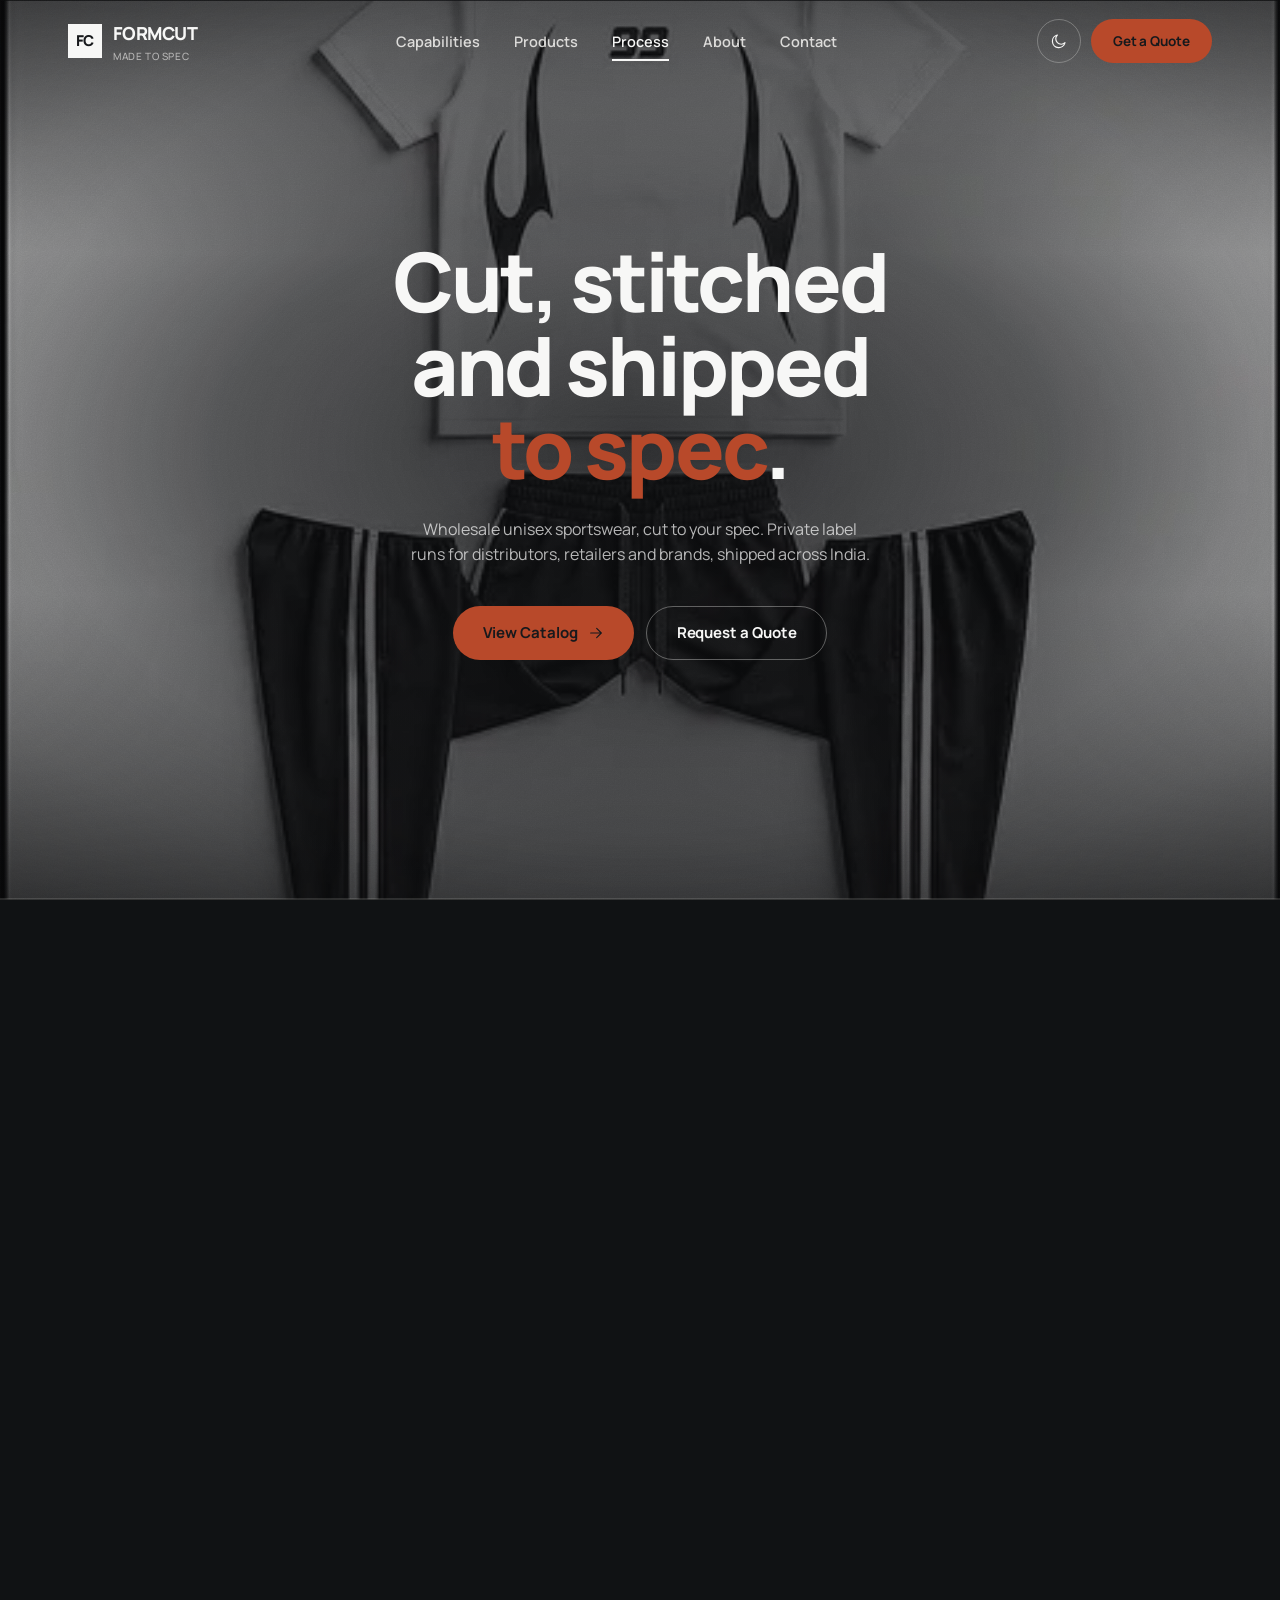
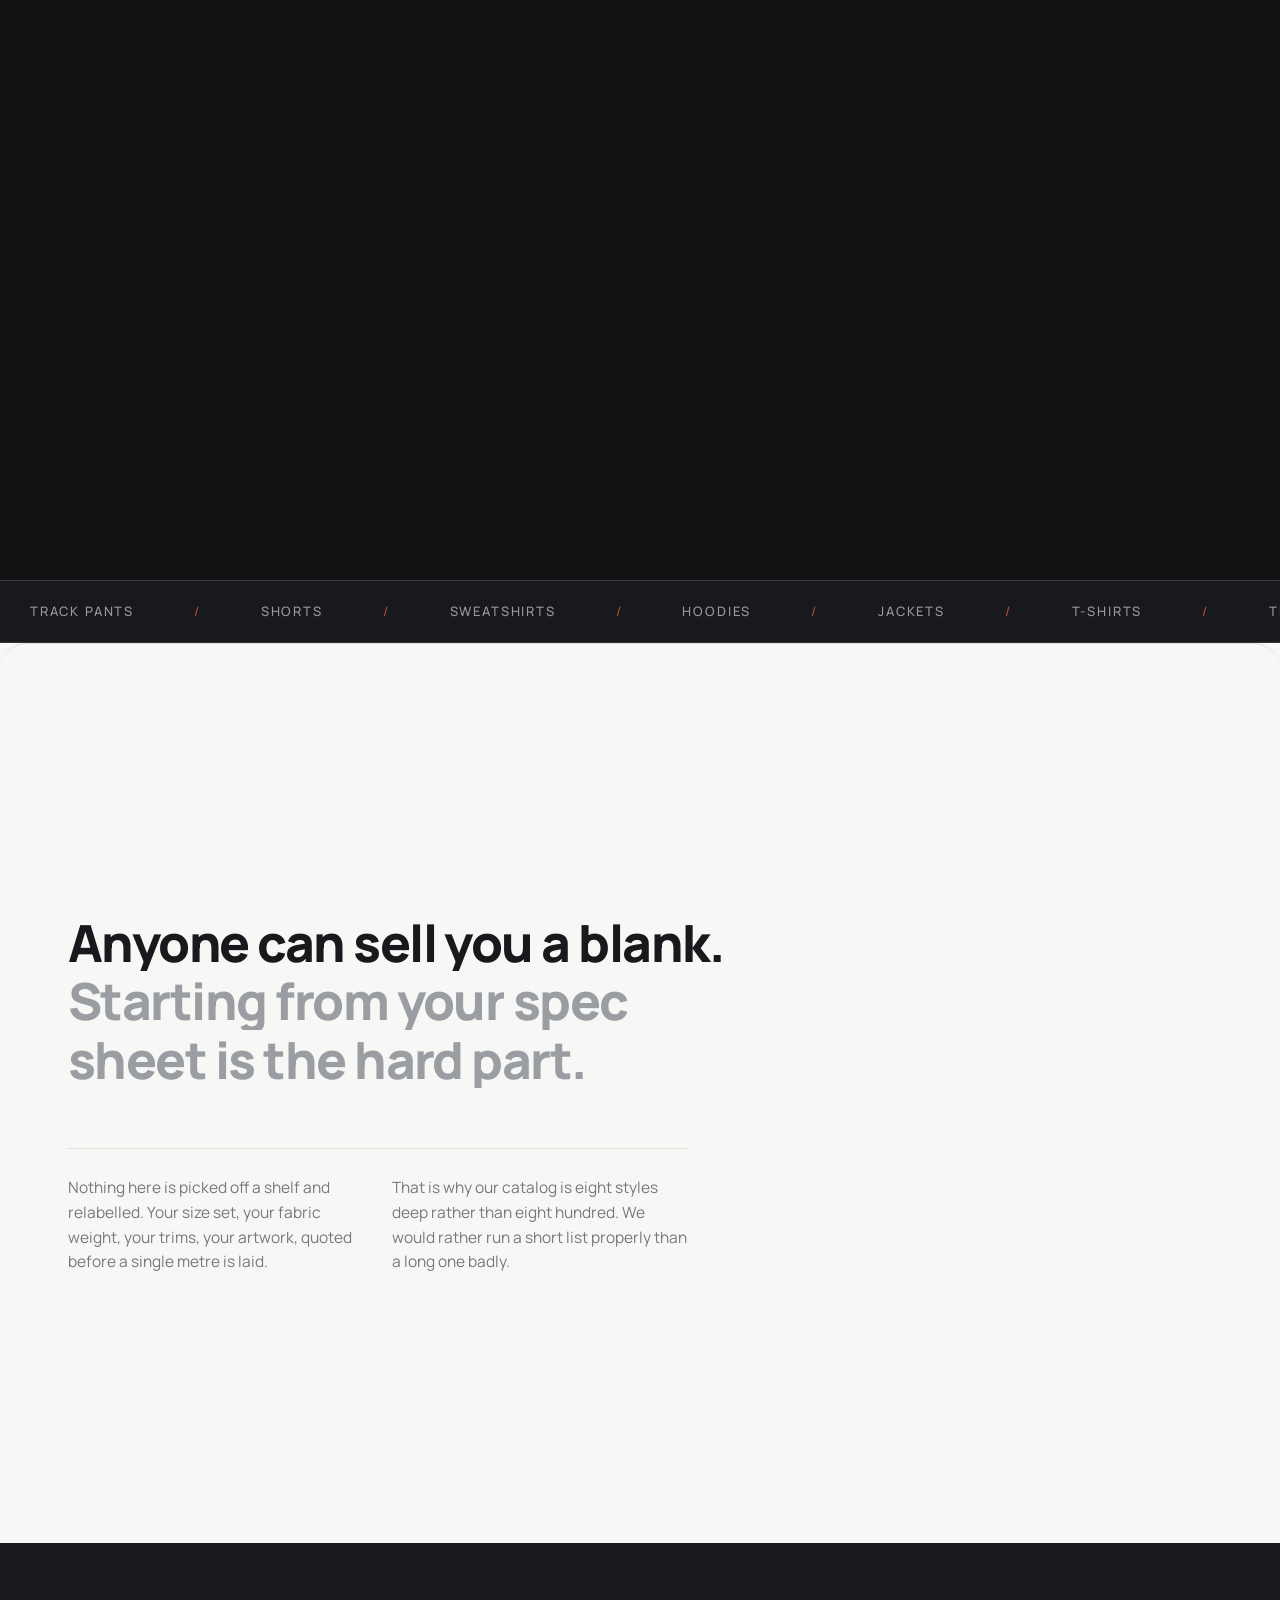
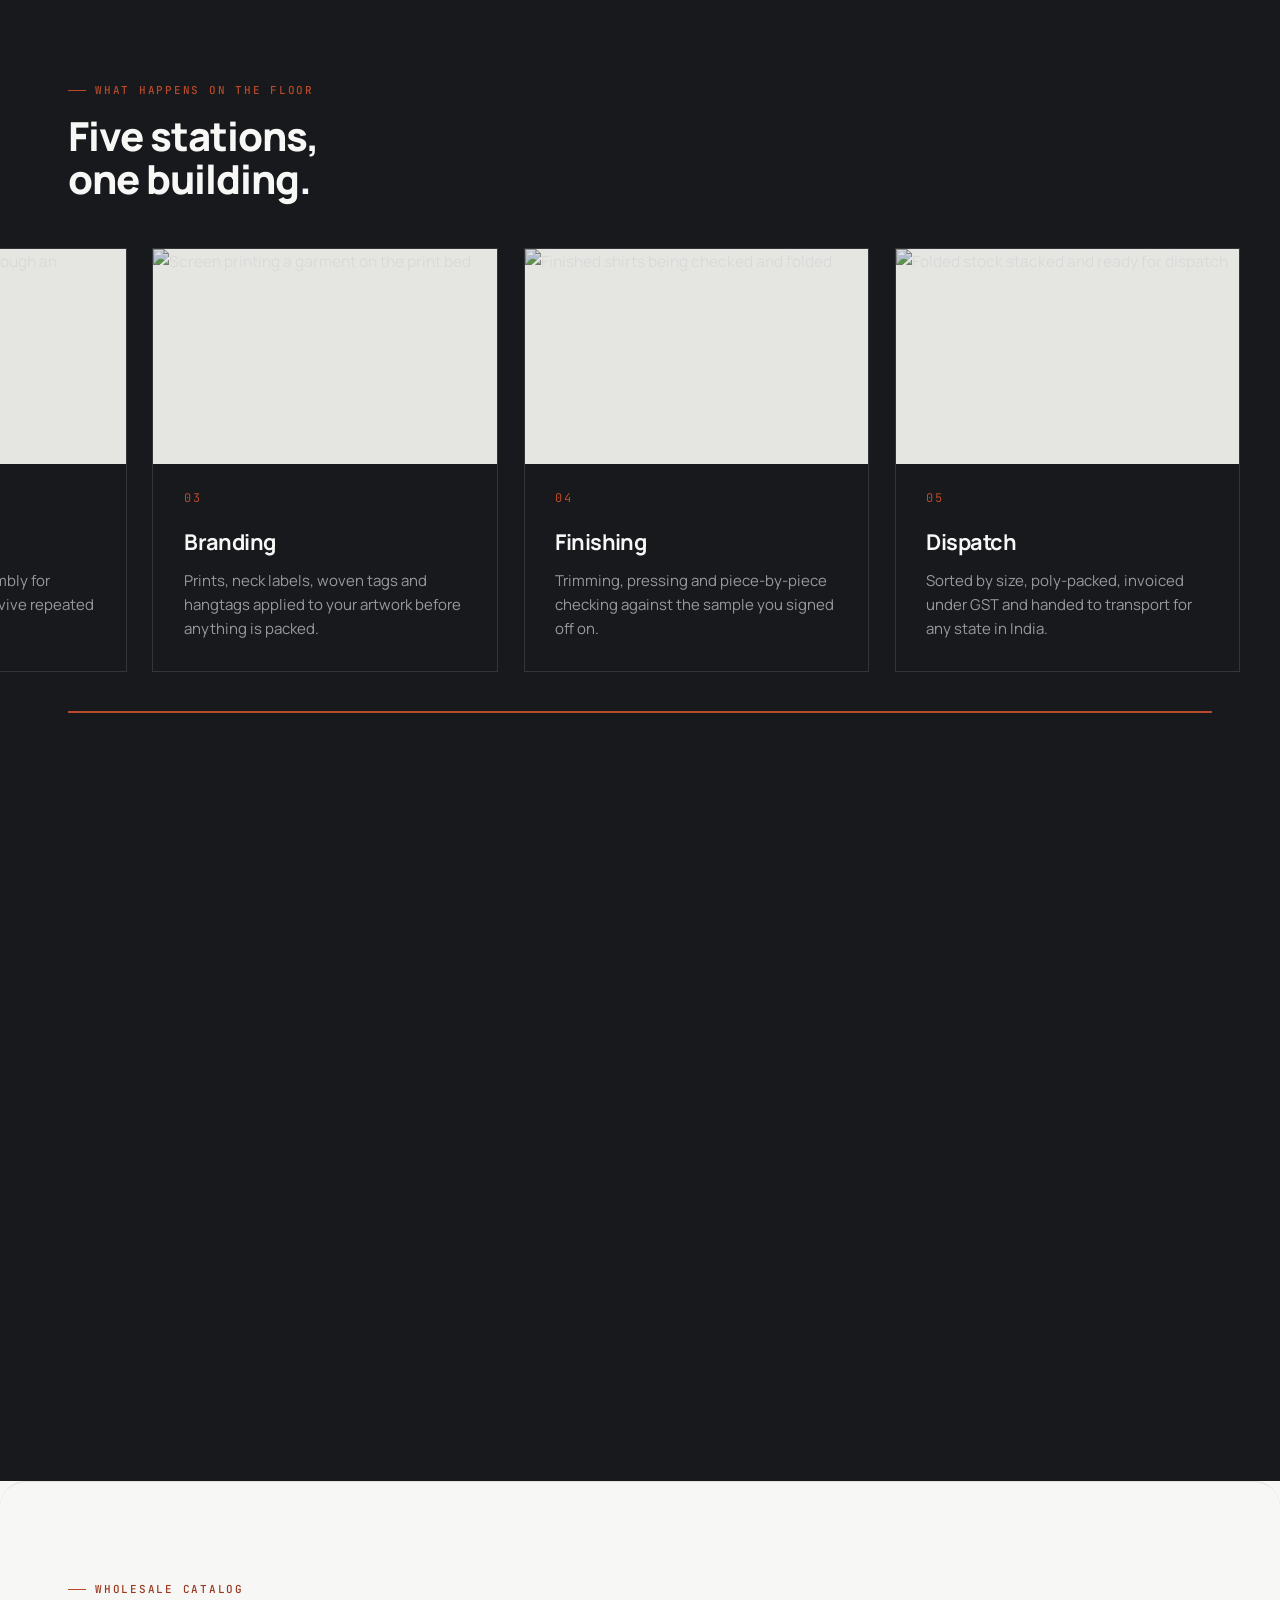
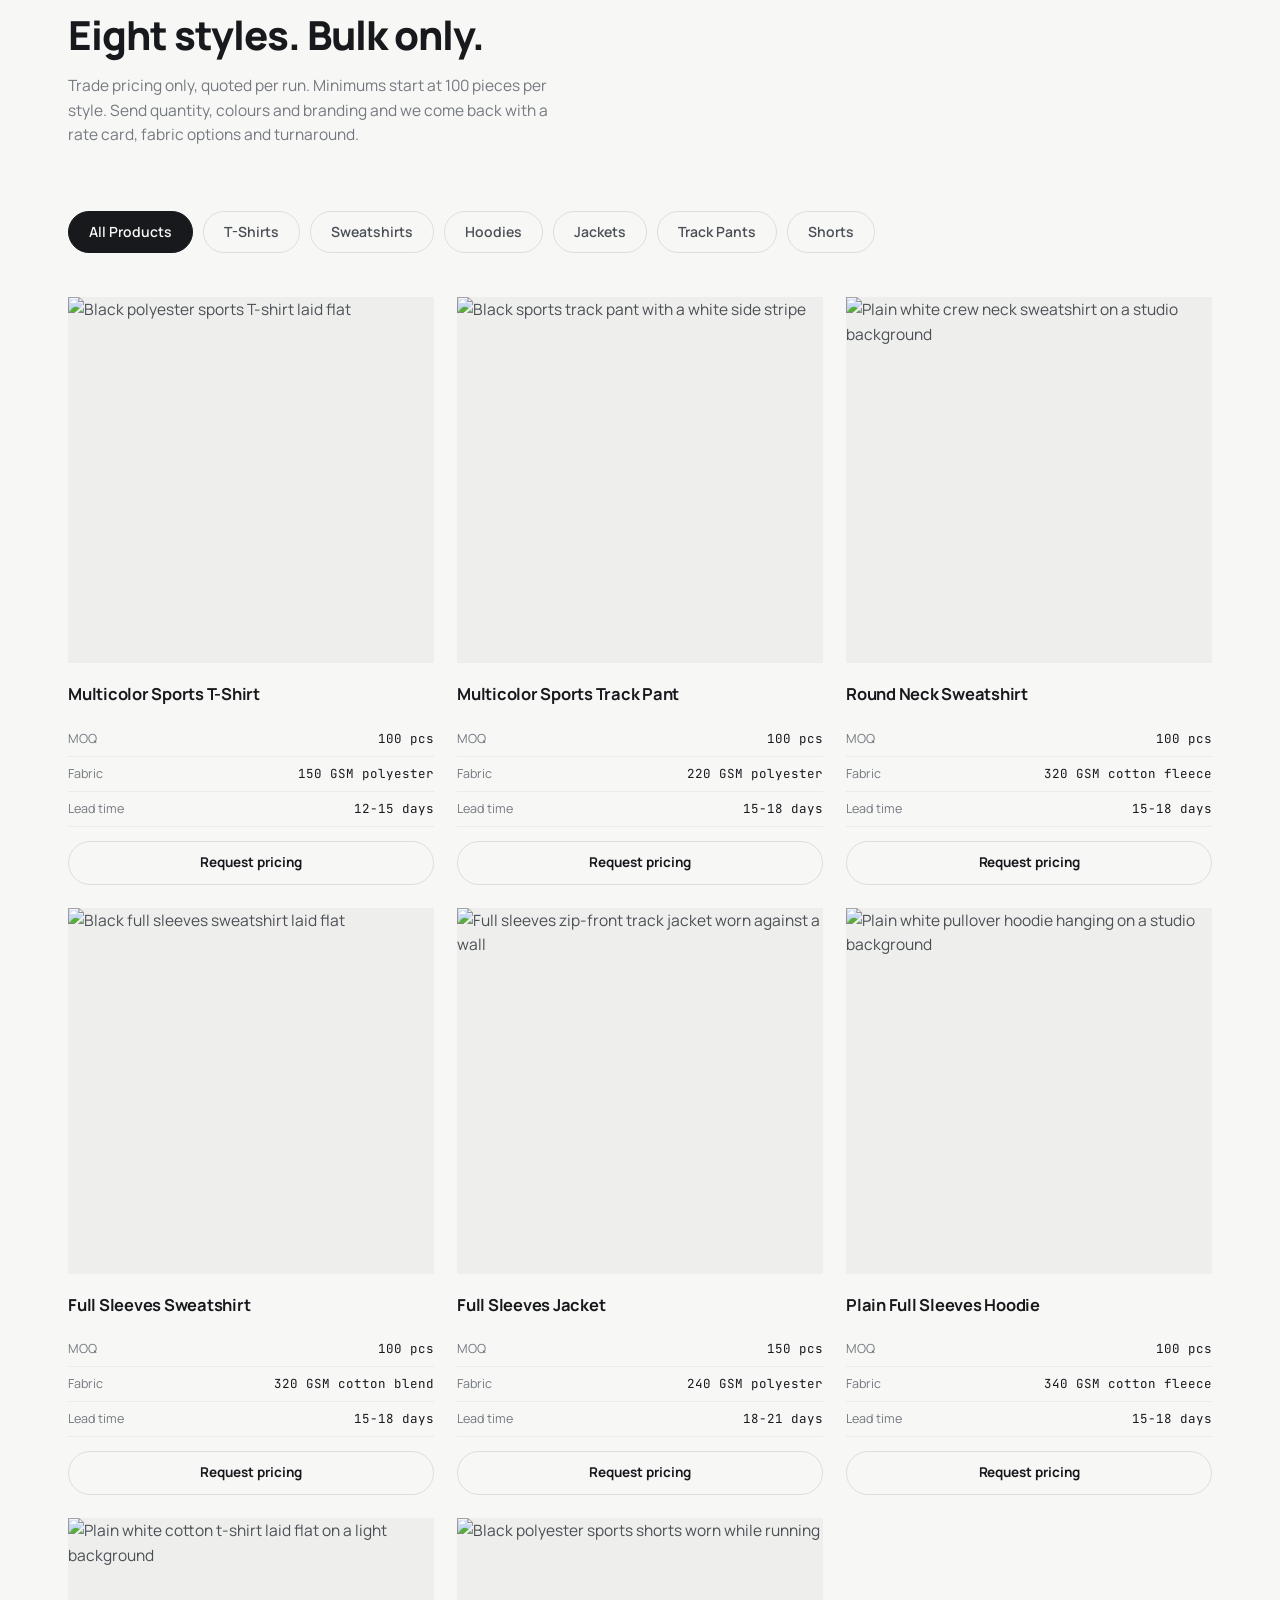
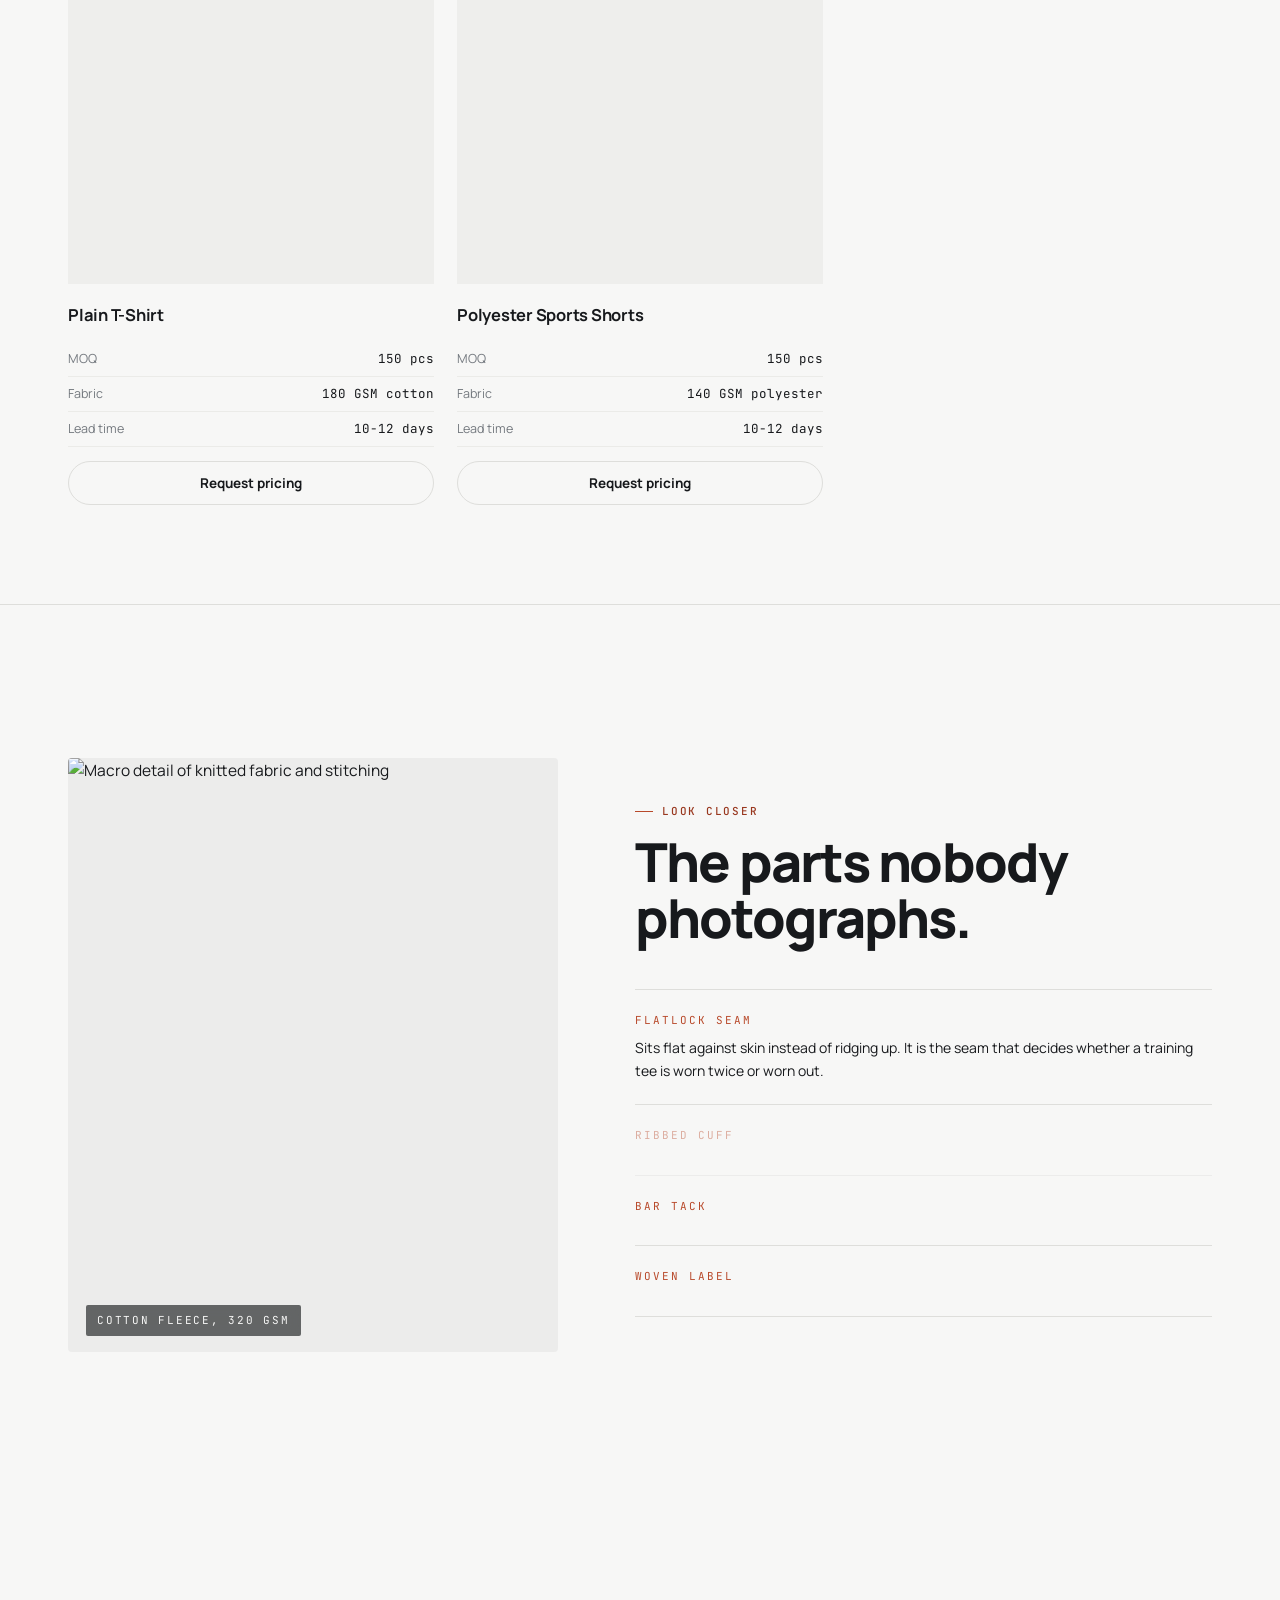
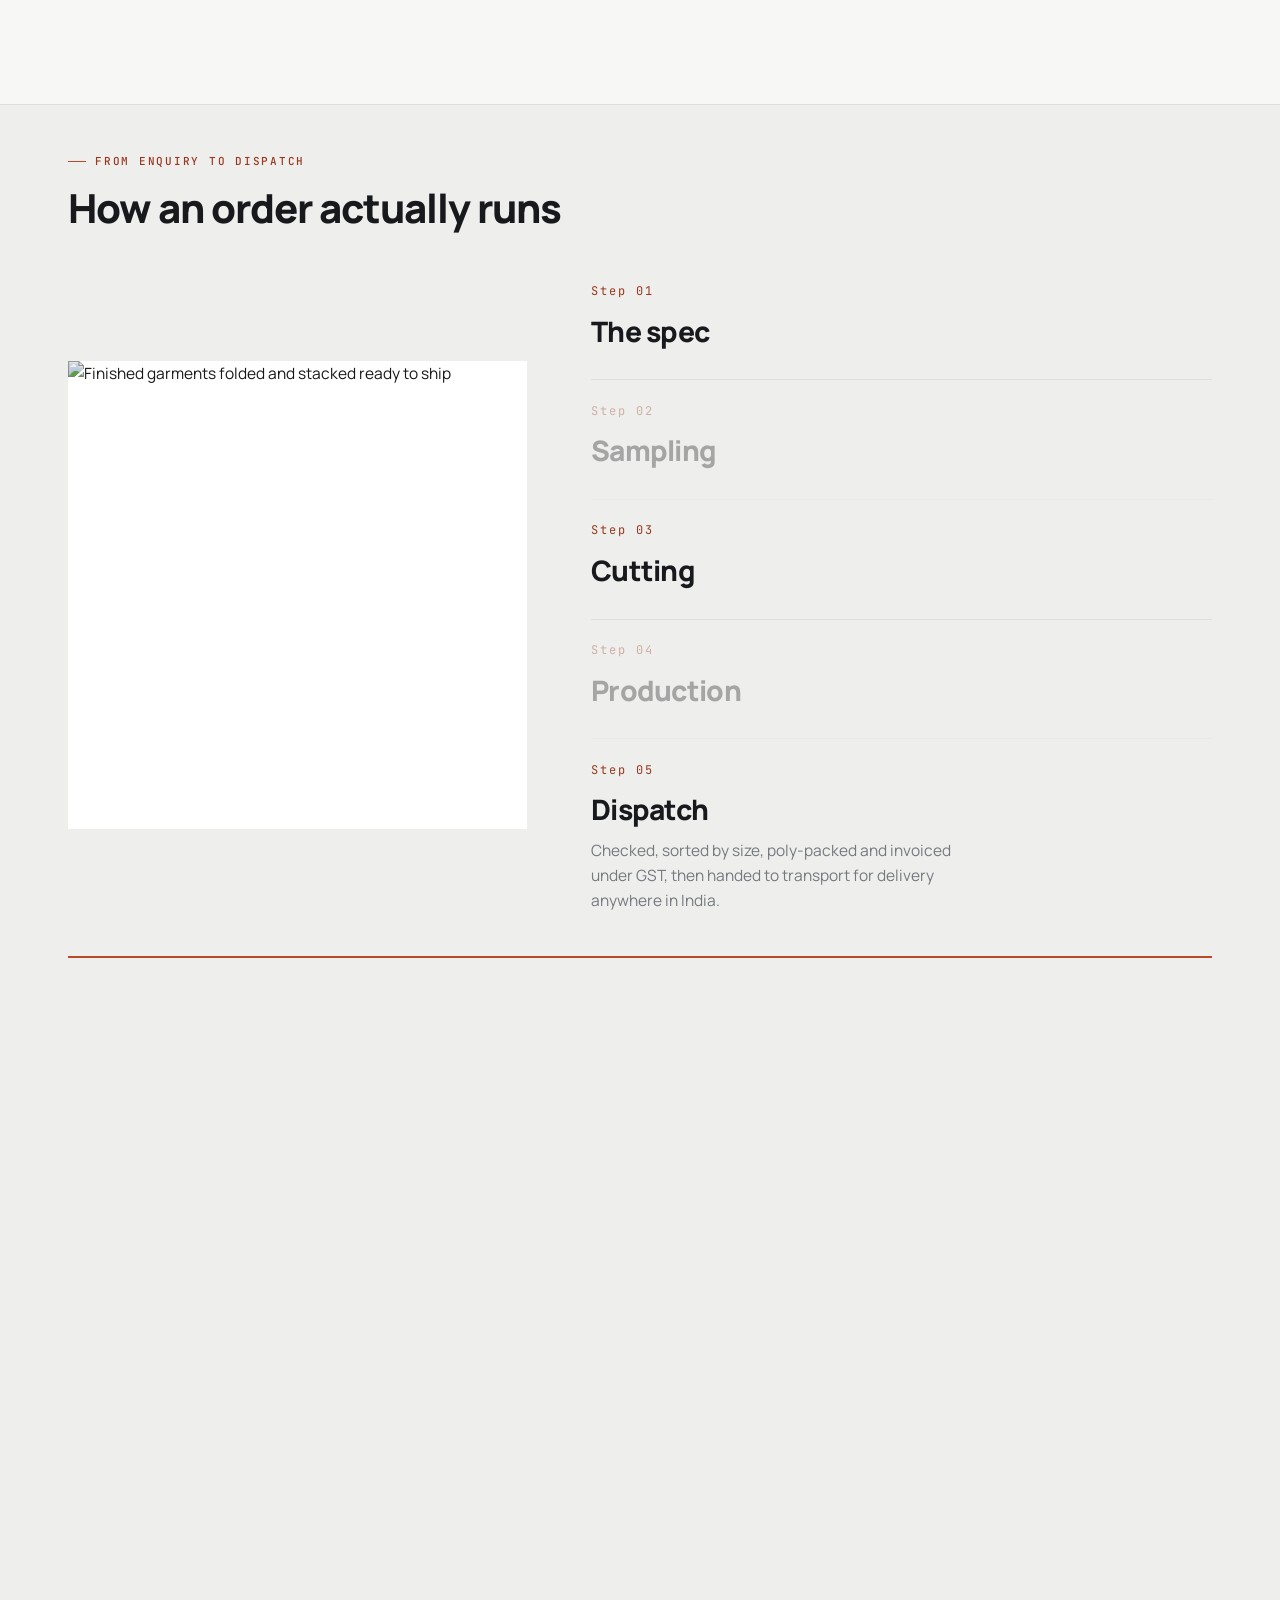
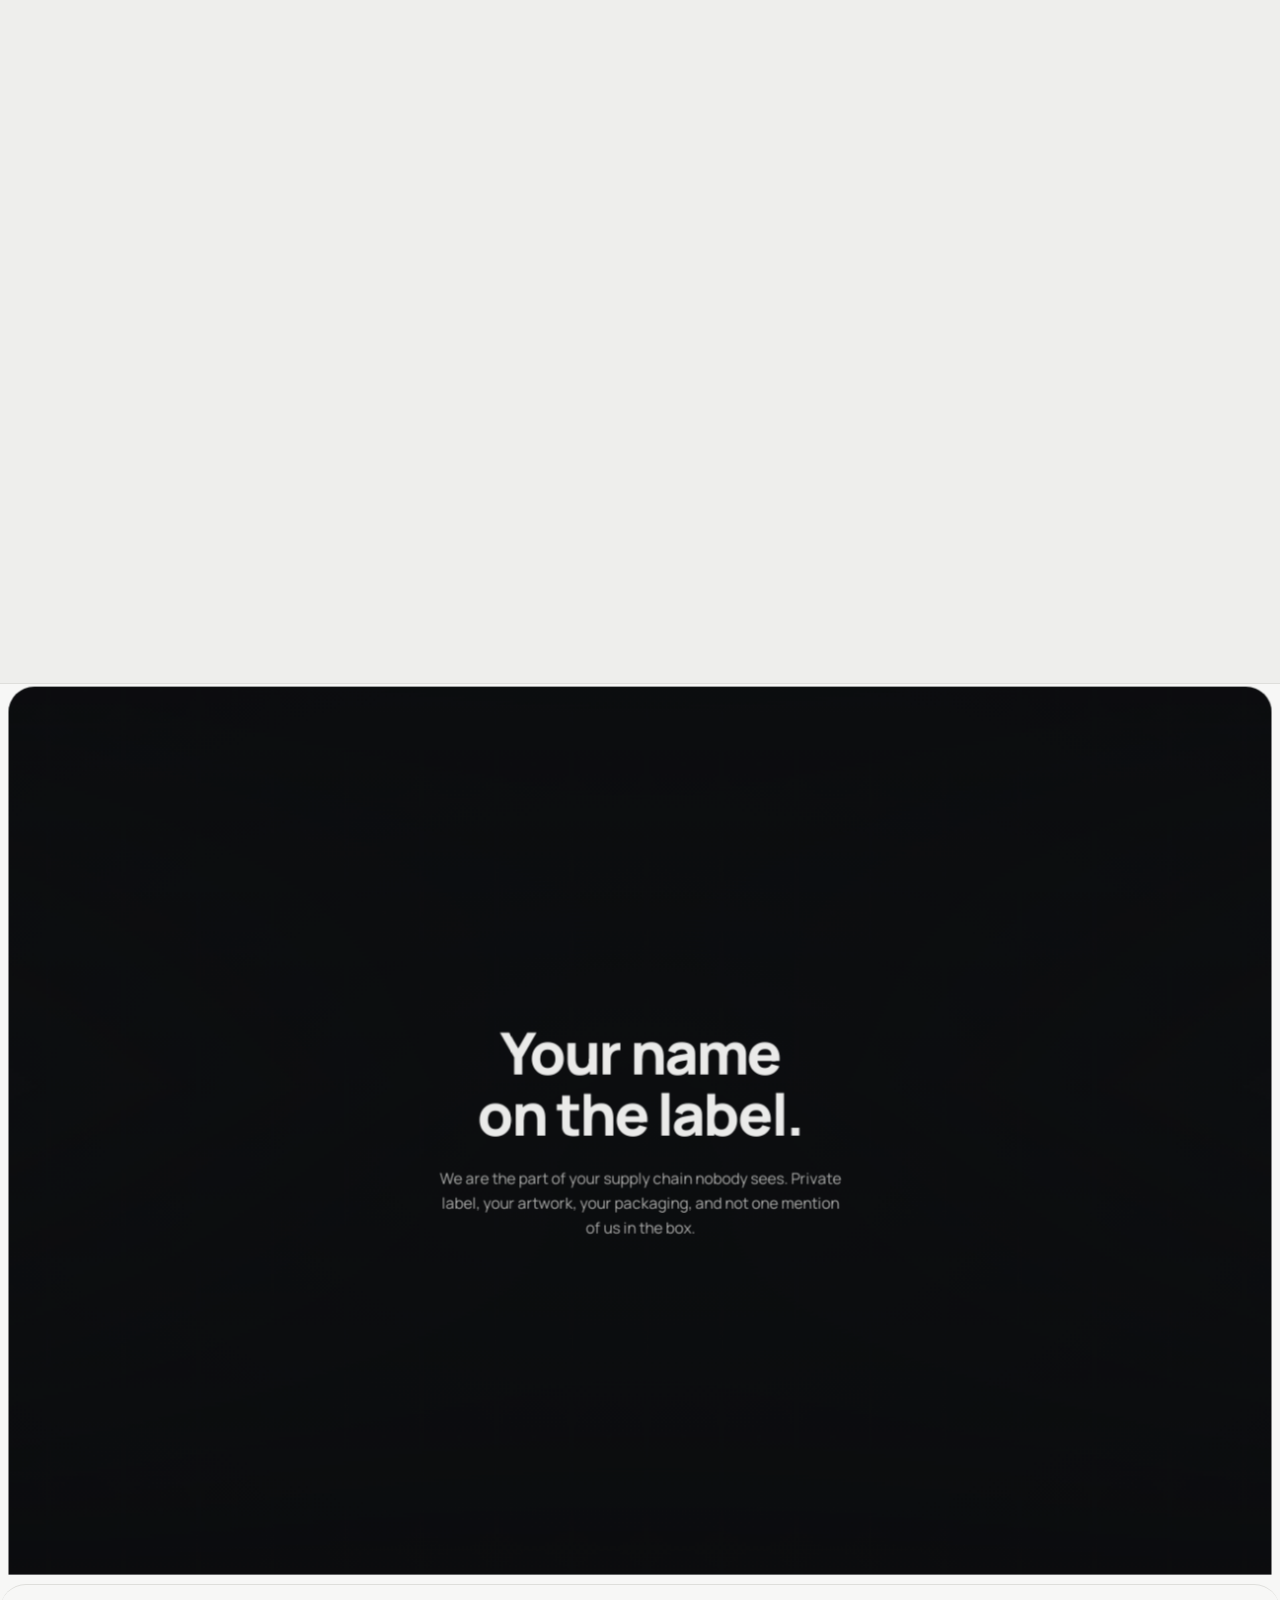
==== index.html @ 36f15566 "Add phone and WhatsApp to contact, wire the dead footer icons Adds a tappable phone row and a click-" ====
<!DOCTYPE html>
<html lang="en" class="is-loading">
<head>
<meta charset="UTF-8">
<meta name="viewport" content="width=device-width, initial-scale=1.0">
<title>FORMCUT - Made-to-Spec Unisex Sportswear</title>
<meta name="description" content="FORMCUT cuts unisex sportswear to your spec: track pants, hoodies, sweatshirts, jackets, tees and shorts. Wholesale runs and private label, shipped across India.">
<link rel="canonical" href="https://formcut.panshulgaur1.workers.dev/">
<meta property="og:type" content="website">
<meta property="og:site_name" content="FORMCUT">
<meta property="og:url" content="https://formcut.panshulgaur1.workers.dev/">
<meta property="og:title" content="FORMCUT - Made-to-Spec Unisex Sportswear">
<meta property="og:description" content="Wholesale unisex sportswear cut to your spec. Private label runs for distributors, retailers and brands, shipped across India. Minimum 100 pieces per style.">
<meta property="og:image" content="https://formcut.panshulgaur1.workers.dev/assets/og-formcut.png">
<meta property="og:image:width" content="1200">
<meta property="og:image:height" content="630">
<meta property="og:image:alt" content="FORMCUT - made-to-spec wholesale sportswear">
<meta name="twitter:card" content="summary_large_image">
<meta name="twitter:title" content="FORMCUT - Made-to-Spec Unisex Sportswear">
<meta name="twitter:description" content="Wholesale unisex sportswear cut to your spec. Private label runs for distributors, retailers and brands, shipped across India. Minimum 100 pieces per style.">
<meta name="twitter:image" content="https://formcut.panshulgaur1.workers.dev/assets/og-formcut.png">
<meta name="theme-color" content="#17191c">
<link rel="icon" href="data:image/svg+xml,<svg xmlns=%22http://www.w3.org/2000/svg%22 viewBox=%220 0 100 100%22><rect width=%22100%22 height=%22100%22 fill=%22%2317191c%22/><text x=%2250%22 y=%2272%22 font-family=%22Arial%22 font-weight=%22900%22 font-size=%2242%22 letter-spacing=%22-2%22 fill=%22%23b8492a%22 text-anchor=%22middle%22>FC</text></svg>">
<link rel="preconnect" href="https://fonts.googleapis.com">
<link rel="preconnect" href="https://fonts.gstatic.com" crossorigin>
<!-- type= lets a browser without WebP skip this rather than waste the
     request; js/script.js probes support and picks the matching set. -->
<link rel="preload" as="image" type="image/webp" href="assets/flowshirt/frame-01.webp">
<link rel="preconnect" href="https://images.unsplash.com" crossorigin>
<link rel="stylesheet" href="css/styles.css?v=38">
</head>
<body>

<!-- ============================================================
     Icon sprite (inlined so file:// previews and static hosting
     both work without a build step or external fetch)
     ============================================================ -->
<svg style="display:none" aria-hidden="true">
  <symbol id="icon-menu" viewBox="0 0 24 24"><path d="M3 7h18M3 12h18M3 17h18" fill="none" stroke="currentColor" stroke-width="1.75" stroke-linecap="round"/></symbol>
  <symbol id="icon-close" viewBox="0 0 24 24"><path d="M5 5l14 14M19 5L5 19" fill="none" stroke="currentColor" stroke-width="1.75" stroke-linecap="round"/></symbol>
  <symbol id="icon-arrow-right" viewBox="0 0 24 24"><path d="M4 12h16M13 5l7 7-7 7" fill="none" stroke="currentColor" stroke-width="1.75" stroke-linecap="round" stroke-linejoin="round"/></symbol>
  <symbol id="icon-check" viewBox="0 0 24 24"><path d="M4 12.5l5.5 5.5L20 6.5" fill="none" stroke="currentColor" stroke-width="2" stroke-linecap="round" stroke-linejoin="round"/></symbol>
  <symbol id="icon-badge-check" viewBox="0 0 24 24"><path d="M9 12.2l2.2 2.2L16 9.5M12 3l2 1.6 2.5-.4 1 2.3 2.3 1-.4 2.5L21 12l-1.6 2 .4 2.5-2.3 1-1 2.3-2.5-.4L12 21l-2-1.6-2.5.4-1-2.3-2.3-1 .4-2.5L3 12l1.6-2-.4-2.5 2.3-1 1-2.3 2.5.4z" fill="none" stroke="currentColor" stroke-width="1.6" stroke-linecap="round" stroke-linejoin="round"/></symbol>
  <symbol id="icon-mail" viewBox="0 0 24 24"><path d="M4 6h16v12H4z" fill="none" stroke="currentColor" stroke-width="1.75" stroke-linejoin="round"/><path d="M4.5 6.5l7.5 6 7.5-6" fill="none" stroke="currentColor" stroke-width="1.75" stroke-linecap="round" stroke-linejoin="round"/></symbol>
  <symbol id="icon-phone" viewBox="0 0 24 24"><path d="M6 3.5l3 1.2 -1.2 2.8a12 12 0 0 0 6.7 6.7l2.8-1.2 1.2 3v3a1.5 1.5 0 0 1-1.6 1.5C10.9 20 4 13.1 4.5 6.1A1.5 1.5 0 0 1 6 3.5z" fill="none" stroke="currentColor" stroke-width="1.6" stroke-linejoin="round" stroke-linecap="round"/></symbol>
  <symbol id="icon-pin" viewBox="0 0 24 24"><path d="M12 21s7-6.5 7-12a7 7 0 1 0-14 0c0 5.5 7 12 7 12z" fill="none" stroke="currentColor" stroke-width="1.6" stroke-linejoin="round"/><circle cx="12" cy="9" r="2.4" fill="none" stroke="currentColor" stroke-width="1.6"/></symbol>
  <symbol id="icon-shield" viewBox="0 0 24 24"><path d="M12 3.5l7 2.6v5.4c0 4.8-3 7.9-7 9-4-1.1-7-4.2-7-9V6.1z" fill="none" stroke="currentColor" stroke-width="1.6" stroke-linejoin="round"/><path d="M9 12l2.2 2.2L15.5 9.5" fill="none" stroke="currentColor" stroke-width="1.6" stroke-linecap="round" stroke-linejoin="round"/></symbol>
  <symbol id="icon-factory" viewBox="0 0 24 24"><path d="M3 20V10l5 3v-3l5 3V6l6 4v10z" fill="none" stroke="currentColor" stroke-width="1.6" stroke-linejoin="round"/><path d="M3 20h18M7 16v2M11.5 16v2M16 16v2" fill="none" stroke="currentColor" stroke-width="1.6" stroke-linecap="round"/></symbol>
  <symbol id="icon-truck" viewBox="0 0 24 24"><path d="M3 6h10v10H3zM13 10h4l4 3v3h-8z" fill="none" stroke="currentColor" stroke-width="1.6" stroke-linejoin="round"/><circle cx="7" cy="18" r="1.8" fill="none" stroke="currentColor" stroke-width="1.6"/><circle cx="17.5" cy="18" r="1.8" fill="none" stroke="currentColor" stroke-width="1.6"/></symbol>
  <symbol id="icon-users" viewBox="0 0 24 24"><circle cx="9" cy="8" r="3" fill="none" stroke="currentColor" stroke-width="1.6"/><path d="M3.5 19c0-3 2.5-5 5.5-5s5.5 2 5.5 5" fill="none" stroke="currentColor" stroke-width="1.6" stroke-linecap="round"/><path d="M15.5 5.5a3 3 0 0 1 0 5.8M20.5 19c0-2.6-1.9-4.5-4.2-5" fill="none" stroke="currentColor" stroke-width="1.6" stroke-linecap="round"/></symbol>
  <symbol id="icon-tag" viewBox="0 0 24 24"><path d="M11.5 3.5H20v8.5L12 20 3.5 11.5z" fill="none" stroke="currentColor" stroke-width="1.6" stroke-linejoin="round"/><circle cx="15.5" cy="7.5" r="1.4" fill="currentColor" stroke="none"/></symbol>
  <symbol id="icon-package" viewBox="0 0 24 24"><path d="M3.5 7.5L12 3.5l8.5 4L12 11.5z" fill="none" stroke="currentColor" stroke-width="1.6" stroke-linejoin="round"/><path d="M3.5 7.5v9L12 20.5l8.5-4v-9M12 11.5v9" fill="none" stroke="currentColor" stroke-width="1.6" stroke-linejoin="round"/></symbol>
  <symbol id="icon-scissors" viewBox="0 0 24 24"><circle cx="6" cy="6" r="2.6" fill="none" stroke="currentColor" stroke-width="1.6"/><circle cx="6" cy="18" r="2.6" fill="none" stroke="currentColor" stroke-width="1.6"/><path d="M8.3 7.6L20 18M8.3 16.4L20 6" fill="none" stroke="currentColor" stroke-width="1.6" stroke-linecap="round"/></symbol>
  <symbol id="icon-thread" viewBox="0 0 24 24"><path d="M12 2v14" fill="none" stroke="currentColor" stroke-width="1.6" stroke-linecap="round"/><ellipse cx="12" cy="4" rx="3.4" ry="1.6" fill="none" stroke="currentColor" stroke-width="1.6"/><path d="M8.6 4v9c0 2 1.5 3.4 3.4 3.4s3.4-1.4 3.4-3.4V4" fill="none" stroke="currentColor" stroke-width="1.6"/><path d="M12 16.4V22M10.4 20.4l1.6 1.6 1.6-1.6" fill="none" stroke="currentColor" stroke-width="1.6" stroke-linecap="round" stroke-linejoin="round"/></symbol>
  <symbol id="icon-ruler" viewBox="0 0 24 24"><path d="M3 8h18v8H3z" fill="none" stroke="currentColor" stroke-width="1.6" stroke-linejoin="round"/><path d="M7 8v4M11 8v3M15 8v4M19 8v3" fill="none" stroke="currentColor" stroke-width="1.6" stroke-linecap="round"/></symbol>
  <symbol id="icon-spec" viewBox="0 0 24 24"><path d="M5.5 3h9l4.5 4.5V21H5.5z" fill="none" stroke="currentColor" stroke-width="1.6" stroke-linejoin="round"/><path d="M14.2 3v4.8H19" fill="none" stroke="currentColor" stroke-width="1.6" stroke-linejoin="round"/><path d="M8.6 12h6.8M8.6 15.4h6.8M8.6 18h4.2" fill="none" stroke="currentColor" stroke-width="1.6" stroke-linecap="round"/></symbol>
  <symbol id="icon-sun" viewBox="0 0 24 24"><circle cx="12" cy="12" r="4.2" fill="none" stroke="currentColor" stroke-width="1.6"/><path d="M12 2.5v2.5M12 19v2.5M4.2 4.2l1.8 1.8M18 18l1.8 1.8M2.5 12H5M19 12h2.5M4.2 19.8L6 18M18 6l1.8-1.8" fill="none" stroke="currentColor" stroke-width="1.6" stroke-linecap="round"/></symbol>
  <symbol id="icon-moon" viewBox="0 0 24 24"><path d="M20 14.2A8.5 8.5 0 1 1 9.8 4a7 7 0 0 0 10.2 10.2z" fill="none" stroke="currentColor" stroke-width="1.6" stroke-linejoin="round"/></symbol>
  <symbol id="icon-scale" viewBox="0 0 24 24"><path d="M12 3v18M7 3h10M4 8l3.5-4L11 8M13 8l3.5-4L20 8M4 8a3.5 3.5 0 0 0 7 0M13 8a3.5 3.5 0 0 0 7 0" fill="none" stroke="currentColor" stroke-width="1.5" stroke-linecap="round" stroke-linejoin="round"/></symbol>
  <symbol id="icon-instagram" viewBox="0 0 24 24"><rect x="3.5" y="3.5" width="17" height="17" rx="4.6" fill="none" stroke="currentColor" stroke-width="1.6"/><circle cx="12" cy="12" r="3.9" fill="none" stroke="currentColor" stroke-width="1.6"/><circle cx="17" cy="7" r="1.1" fill="currentColor"/></symbol>
  <symbol id="icon-linkedin" viewBox="0 0 24 24"><rect x="3.5" y="3.5" width="17" height="17" rx="2.4" fill="none" stroke="currentColor" stroke-width="1.6"/><path d="M8 10.5V17M8 7.6v.1M12 17v-3.6c0-1.6 1-2.6 2.3-2.6S16.5 11.8 16.5 13.4V17" fill="none" stroke="currentColor" stroke-width="1.6" stroke-linecap="round"/></symbol>
  <symbol id="icon-whatsapp" viewBox="0 0 24 24"><path d="M20.2 11.6a8.2 8.2 0 0 1-12.2 7.2L3.8 20.2l1.4-4.1A8.2 8.2 0 1 1 20.2 11.6z" fill="none" stroke="currentColor" stroke-width="1.6" stroke-linejoin="round"/><path d="M9.2 8.4c.6-.1.9.1 1.1.6l.5 1.2c.1.3 0 .5-.2.7l-.4.4c-.2.2-.2.4-.1.6a6 6 0 0 0 2.4 2.4c.2.1.4.1.6-.1l.4-.4c.2-.2.4-.3.7-.2l1.2.5c.5.2.7.5.6 1.1-.1.7-.8 1.3-1.6 1.3-3 0-6.5-3.5-6.5-6.5 0-.8.6-1.5 1.3-1.6z" fill="currentColor"/></symbol>

  <symbol id="icon-tshirt" viewBox="0 0 100 100"><path d="M35,15 Q50,22 65,15 L85,25 L95,40 L80,35 L78,85 L22,85 L20,35 L5,40 L15,25 Z" fill="none" stroke="currentColor" stroke-width="3" stroke-linejoin="round" stroke-linecap="round"/></symbol>
  <symbol id="icon-tshirt-sport" viewBox="0 0 100 100"><path d="M35,15 Q50,22 65,15 L85,25 L95,40 L80,35 L78,85 L22,85 L20,35 L5,40 L15,25 Z" fill="none" stroke="currentColor" stroke-width="3" stroke-linejoin="round" stroke-linecap="round"/><path d="M28,42 L42,80 M58,42 L72,80" fill="none" stroke="currentColor" stroke-width="2.5" stroke-linecap="round" opacity="0.55"/></symbol>
  <symbol id="icon-sweatshirt-round" viewBox="0 0 100 100"><path d="M35,15 Q50,21 65,15 L85,26 L95,42 L80,36 L78,92 L22,92 L20,36 L5,42 L15,26 Z" fill="none" stroke="currentColor" stroke-width="3" stroke-linejoin="round" stroke-linecap="round"/><path d="M25,87 L75,87 M9,39 L18,36 M91,39 L82,36" fill="none" stroke="currentColor" stroke-width="2.5" stroke-linecap="round" opacity="0.55"/></symbol>
  <symbol id="icon-sweatshirt-full" viewBox="0 0 100 100"><path d="M35,15 L30,9 L70,9 L65,15 L88,21 L92,80 L80,77 L78,91 L22,91 L20,77 L8,80 L12,21 Z" fill="none" stroke="currentColor" stroke-width="3" stroke-linejoin="round" stroke-linecap="round"/><path d="M47,15 L47,29 M53,15 L53,29 M13,78 L20,76 M87,78 L80,76" fill="none" stroke="currentColor" stroke-width="2.5" stroke-linecap="round" opacity="0.55"/></symbol>
  <symbol id="icon-hoodie" viewBox="0 0 100 100"><path d="M25,21 Q50,2 75,21 L89,23 L93,82 L80,79 L78,93 L22,93 L20,79 L7,82 L11,23 Z" fill="none" stroke="currentColor" stroke-width="3" stroke-linejoin="round" stroke-linecap="round"/><path d="M25,63 Q50,56 75,63" fill="none" stroke="currentColor" stroke-width="2.5" stroke-linecap="round" opacity="0.55"/><path d="M46,23 L44,34 M54,23 L56,34" fill="none" stroke="currentColor" stroke-width="2.5" stroke-linecap="round" opacity="0.55"/></symbol>
  <symbol id="icon-jacket" viewBox="0 0 100 100"><path d="M32,18 L38,7 L62,7 L68,18 L90,24 L94,85 L80,82 L78,95 L22,95 L20,82 L6,85 L10,24 Z" fill="none" stroke="currentColor" stroke-width="3" stroke-linejoin="round" stroke-linecap="round"/><path d="M38,7 L45,21 M62,7 L55,21" fill="none" stroke="currentColor" stroke-width="2.5" stroke-linecap="round" opacity="0.55"/><path d="M50,19 L50,92" fill="none" stroke="currentColor" stroke-width="2.25" stroke-linecap="round" opacity="0.55"/><circle cx="50" cy="30" r="1.8" fill="currentColor" opacity="0.55"/></symbol>
  <symbol id="icon-trackpant" viewBox="0 0 100 100"><path d="M27,10 L73,10 L75,23 L25,23 Z" fill="none" stroke="currentColor" stroke-width="3" stroke-linejoin="round" stroke-linecap="round"/><path d="M25,23 L48,23 L45,90 L31,90 L29,52 Z" fill="none" stroke="currentColor" stroke-width="3" stroke-linejoin="round" stroke-linecap="round"/><path d="M52,23 L75,23 L71,52 L69,90 L55,90 Z" fill="none" stroke="currentColor" stroke-width="3" stroke-linejoin="round" stroke-linecap="round"/><path d="M29,28 L27,86 M71,28 L73,86" fill="none" stroke="currentColor" stroke-width="2.25" stroke-linecap="round" opacity="0.55"/></symbol>
  <symbol id="icon-shorts" viewBox="0 0 100 100"><path d="M27,10 L73,10 L75,23 L25,23 Z" fill="none" stroke="currentColor" stroke-width="3" stroke-linejoin="round" stroke-linecap="round"/><path d="M25,23 L48,23 L45,58 L30,58 L28,40 Z" fill="none" stroke="currentColor" stroke-width="3" stroke-linejoin="round" stroke-linecap="round"/><path d="M52,23 L75,23 L72,40 L70,58 L55,58 Z" fill="none" stroke="currentColor" stroke-width="3" stroke-linejoin="round" stroke-linecap="round"/><path d="M29,27 L27,54 M71,27 L73,54" fill="none" stroke="currentColor" stroke-width="2.25" stroke-linecap="round" opacity="0.55"/></symbol>
</svg>

<a href="#main" class="skip-link">Skip to content</a>

<!-- ============================================================
     Loader - short, tied to real frame-decode progress
     ============================================================ -->
<div class="loader" id="loader" role="status" aria-live="polite">
  <div class="loader-inner">
    <span class="loader-word">FORMCUT</span>
    <span class="loader-count" id="loaderCount">0</span>
  </div>
  <div class="loader-bar"><span id="loaderBar"></span></div>
  <span class="sr-only">Loading product imagery</span>
</div>

<!-- Custom cursor, desktop pointer only -->
<div class="cursor" id="cursor" aria-hidden="true"><span class="cursor-label" id="cursorLabel"></span></div>

<!-- ============================================================
     Header
     ============================================================ -->
<header class="site-header on-hero" id="siteHeader">
  <div class="container">
    <!-- Full navigation, not "#top": clicking the wordmark reloads the site
         at the home page, which is what a logo is expected to do. -->
    <a href="index.html" class="brand" data-cursor="home">
      <span class="brand-mark">FC</span>
      <span>FORMCUT<span class="brand-sub">Made to spec</span></span>
    </a>

    <nav class="nav-links" aria-label="Primary">
      <a href="#capabilities">Capabilities</a>
      <a href="#products">Products</a>
      <a href="#process">Process</a>
      <a href="#about">About</a>
      <a href="#contact">Contact</a>
    </nav>

    <div class="header-actions">
      <button class="btn-icon" id="themeToggle" aria-label="Switch to dark mode">
        <svg class="icon-sun"><use href="#icon-sun"/></svg>
        <svg class="icon-moon" hidden><use href="#icon-moon"/></svg>
      </button>
      <a href="quote.html" class="btn btn-primary btn-sm" id="headerCta" data-magnetic>Get a Quote</a>
      <button class="nav-toggle" id="navToggle" aria-label="Open menu" aria-expanded="false" aria-controls="mobileNav">
        <svg><use href="#icon-menu"/></svg>
      </button>
    </div>
  </div>
</header>

<!-- Mobile overlay menu -->
<div class="mobile-nav" id="mobileNav">
  <button class="mobile-nav-close" id="mobileNavClose" aria-label="Close menu">
    <svg><use href="#icon-close"/></svg>
  </button>
  <nav class="mobile-nav-links" aria-label="Mobile">
    <a href="#capabilities" style="--i:0">Capabilities</a>
    <a href="#products" style="--i:1">Products</a>
    <a href="#process" style="--i:2">Process</a>
    <a href="#about" style="--i:3">About</a>
    <a href="#contact" style="--i:4">Contact</a>
  </nav>
  <div class="mobile-nav-foot">
    <a href="mailto:hello@formcut.studio">hello@formcut.studio</a>
    <a href="#contact">Udyog Vihar, Gurugram</a>
    <a href="quote.html" class="btn btn-primary">Get a Quote</a>
  </div>
</div>

<main id="main">

<!-- ============================================================
     HERO - the scroll animation is the hero. 16 real photos of the
     tee + track pant set preload, decode, then draw to <canvas> as
     the pinned section scrolls: assembled set exploding into its
     labeled construction panels.
     ============================================================ -->
<section class="hero" id="top">
  <div class="hero-sticky">
    <div class="hero-frame">
      <canvas id="heroCanvas" width="853" height="480" role="img"
              aria-label="A graphic tee and striped track pant set separating into its labeled construction panels as the page scrolls"></canvas>
      <!-- WebGL elastic sheet; takes over from the 2D canvas above when
           supported (js/hero-mesh.js). The photo then warps under the pointer. -->
      <div class="hero-mesh" id="heroMesh" aria-hidden="true"></div>
      <noscript>
        <img src="assets/flowshirt/frame-16.jpg" alt="Tee and track pant set shown fully separated into labeled construction panels">
      </noscript>
    </div>

    <div class="hero-scrim" aria-hidden="true"></div>
    <!-- photographic finish: lens vignette + fine film grain over the sheet -->
    <div class="hero-vignette" aria-hidden="true"></div>
    <div class="hero-grain" aria-hidden="true"></div>

    <div class="hero-overlay">
      <div class="hero-copy" id="heroCopy">
        <h1>Cut, stitched<br>and shipped<br><em>to spec</em>.</h1>
        <p class="lead">Wholesale unisex sportswear, cut to your spec. Private label runs for distributors, retailers and brands, shipped across India.</p>
        <div class="hero-actions">
          <a href="#products" class="btn btn-primary" data-magnetic>
            View Catalog
            <svg><use href="#icon-arrow-right"/></svg>
          </a>
          <a href="quote.html" class="btn btn-on-dark">Request a Quote</a>
        </div>
      </div>

      <!-- Captions carry the narrative across the rest of the frames, taking
           over the same slot once the opening copy has faded. Bands are in
           scroll-progress units (0-1) and are read by js/script.js. -->
      <div class="hero-captions" id="heroCaptions" aria-hidden="true">
        <!-- The space before each <br> matters: the break is hidden on narrow
             screens (see styles.css) and without it the two lines would run
             together into one word. -->
        <p class="hero-caption" data-from="0.30" data-to="0.46">
          Every panel cut to <br>your size set. Not ours.
        </p>
        <p class="hero-caption" data-from="0.46" data-to="0.62">
          Sleeve, leg, collar, cuff. <br>Nothing drifts across the run.
        </p>
        <p class="hero-caption" data-from="0.62" data-to="0.80">
          Seams built to survive <br>the wash, not the photo.
        </p>
        <p class="hero-caption" data-from="0.80" data-to="1.01">
          Your label goes on it. <br>Ours never does.
        </p>
      </div>
    </div>

    <div class="hero-progress"><div class="hero-progress-bar" id="heroBar"></div></div>
  </div>
</section>

<!-- ============================================================
     Marquee
     ============================================================ -->
<div class="marquee" aria-hidden="true">
  <div class="marquee-track">
    <div class="marquee-item">
      <span>Track Pants</span><span>Shorts</span><span>Sweatshirts</span><span>Hoodies</span><span>Jackets</span><span>T-Shirts</span>
    </div>
    <div class="marquee-item">
      <span>Track Pants</span><span>Shorts</span><span>Sweatshirts</span><span>Hoodies</span><span>Jackets</span><span>T-Shirts</span>
    </div>
  </div>
</div>

<!-- ============================================================
     Editorial statement
     ============================================================ -->
<section class="statement panel">
  <div class="container">
    <h2 class="statement-text" data-split>
      Anyone can sell you a blank.
      <span class="dim">Starting from your spec sheet is the hard part.</span>
    </h2>
    <div class="statement-meta">
      <p data-reveal style="--stagger:0">Nothing here is picked off a shelf and relabelled. Your size set, your fabric weight, your trims, your artwork, quoted before a single metre is laid.</p>
      <p data-reveal style="--stagger:1">That is why our catalog is eight styles deep rather than eight hundred. We would rather run a short list properly than a long one badly.</p>
    </div>
  </div>
</section>

<!-- ============================================================
     Horizontal scroll - capabilities
     ============================================================ -->
<section class="hscroll" id="capabilities" aria-label="Manufacturing capabilities">
  <div class="hscroll-sticky">
    <div class="hscroll-head">
      <span class="eyebrow eyebrow-on-dark">What happens on the floor</span>
      <h2>Five stations,<br>one building.</h2>
    </div>

    <div class="hscroll-track" id="hscrollTrack">
      <article class="hcard">
        <div class="hcard-media">
          <img src="https://images.unsplash.com/photo-1718184021018-d2158af6b321?ixlib=rb-4.1.0&amp;w=760&amp;h=520&amp;fit=crop&amp;q=80&amp;fm=jpg"
               alt="Fabric being cut with shears on the cutting table" loading="lazy" width="760" height="520">
        </div>
        <span class="hcard-num">01</span>
        <div>
          <h3>Cutting</h3>
          <p>Fabric is laid, marked and cut against the approved size set, so panel consistency holds across the full run.</p>
        </div>
      </article>
      <article class="hcard">
        <div class="hcard-media">
          <img src="https://images.unsplash.com/photo-1534126511673-b6899657816a?ixlib=rb-4.1.0&amp;w=760&amp;h=520&amp;fit=crop&amp;q=80&amp;fm=jpg"
               alt="Operator running a panel through an industrial sewing machine" loading="lazy" width="760" height="520">
        </div>
        <span class="hcard-num">02</span>
        <div>
          <h3>Stitching</h3>
          <p>Flatlock and overlock assembly for sportswear seams that survive repeated wear and washing.</p>
        </div>
      </article>
      <article class="hcard">
        <div class="hcard-media">
          <img src="https://images.unsplash.com/photo-1586939735437-d61392bd039b?ixlib=rb-4.1.0&amp;w=760&amp;h=520&amp;fit=crop&amp;q=80&amp;fm=jpg"
               alt="Screen printing a garment on the print bed" loading="lazy" width="760" height="520">
        </div>
        <span class="hcard-num">03</span>
        <div>
          <h3>Branding</h3>
          <p>Prints, neck labels, woven tags and hangtags applied to your artwork before anything is packed.</p>
        </div>
      </article>
      <article class="hcard">
        <div class="hcard-media">
          <img src="https://images.unsplash.com/photo-1635274605638-d44babc08a4f?ixlib=rb-4.1.0&amp;w=760&amp;h=520&amp;fit=crop&amp;q=80&amp;fm=jpg"
               alt="Finished shirts being checked and folded" loading="lazy" width="760" height="520">
        </div>
        <span class="hcard-num">04</span>
        <div>
          <h3>Finishing</h3>
          <p>Trimming, pressing and piece-by-piece checking against the sample you signed off on.</p>
        </div>
      </article>
      <article class="hcard">
        <div class="hcard-media">
          <img src="https://images.unsplash.com/photo-1515459961680-58264ee27219?ixlib=rb-4.1.0&amp;w=760&amp;h=520&amp;fit=crop&amp;q=80&amp;fm=jpg"
               alt="Folded stock stacked and ready for dispatch" loading="lazy" width="760" height="520">
        </div>
        <span class="hcard-num">05</span>
        <div>
          <h3>Dispatch</h3>
          <p>Sorted by size, poly-packed, invoiced under GST and handed to transport for any state in India.</p>
        </div>
      </article>
    </div>

    <div class="hscroll-progress">
      <div class="hscroll-progress-track"><div class="hscroll-progress-bar" id="hscrollBar"></div></div>
    </div>
  </div>
</section>

<!-- ============================================================
     Products
     ============================================================ -->
<section id="products" class="panel">
  <div class="container">
    <div class="section-head">
      <span class="eyebrow" data-reveal>Wholesale catalog</span>
      <h2 data-reveal style="--stagger:1">Eight styles. Bulk only.</h2>
      <p data-reveal style="--stagger:2">Trade pricing only, quoted per run. Minimums start at 100 pieces per style. Send quantity, colours and branding and we come back with a rate card, fabric options and turnaround.</p>
    </div>

    <div class="category-rail" role="group" aria-label="Filter products by category">
      <button class="pill is-active" data-filter="all">All Products</button>
      <button class="pill" data-filter="tshirts">T-Shirts</button>
      <button class="pill" data-filter="sweatshirts">Sweatshirts</button>
      <button class="pill" data-filter="hoodies">Hoodies</button>
      <button class="pill" data-filter="jackets">Jackets</button>
      <button class="pill" data-filter="trackpants">Track Pants</button>
      <button class="pill" data-filter="shorts">Shorts</button>
    </div>

    <div class="product-grid" id="productGrid">

      <article class="product-card" data-category="tshirts" data-reveal style="--stagger:0">
        <div class="product-stage">
          <img src="https://images.unsplash.com/photo-1716952029045-feb119b58583?ixlib=rb-4.1.0&amp;w=640&amp;h=640&amp;fit=crop&amp;q=80&amp;fm=jpg"
               alt="Black polyester sports T-shirt laid flat" loading="lazy" width="640" height="640">
        </div>
        <div class="product-body">
          <h3>Multicolor Sports T-Shirt</h3>
          <ul class="spec-list">
            <li><span>MOQ</span><span>100 pcs</span></li>
            <li><span>Fabric</span><span>150 GSM polyester</span></li>
            <li><span>Lead time</span><span>12-15 days</span></li>
          </ul>
          <a href="quote.html?product=Unisex%20Multicolor%20Sports%20T-Shirt" class="btn btn-secondary btn-sm" data-product="Unisex Multicolor Sports T-Shirt">Request pricing</a>
        </div>
      </article>

      <article class="product-card" data-category="trackpants" data-reveal style="--stagger:1">
        <div class="product-stage">
          <img src="https://images.unsplash.com/photo-1715532098035-a343b26eaeaa?ixlib=rb-4.1.0&amp;w=640&amp;h=640&amp;fit=crop&amp;q=80&amp;fm=jpg"
               alt="Black sports track pant with a white side stripe" loading="lazy" width="640" height="640">
        </div>
        <div class="product-body">
          <h3>Multicolor Sports Track Pant</h3>
          <ul class="spec-list">
            <li><span>MOQ</span><span>100 pcs</span></li>
            <li><span>Fabric</span><span>220 GSM polyester</span></li>
            <li><span>Lead time</span><span>15-18 days</span></li>
          </ul>
          <a href="quote.html?product=Unisex%20Multicolor%20Sports%20Track%20Pant" class="btn btn-secondary btn-sm" data-product="Unisex Multicolor Sports Track Pant">Request pricing</a>
        </div>
      </article>

      <article class="product-card" data-category="sweatshirts" data-reveal style="--stagger:2">
        <div class="product-stage">
          <img src="https://images.unsplash.com/photo-1620799140408-edc6dcb6d633?ixlib=rb-4.1.0&amp;w=640&amp;h=640&amp;fit=crop&amp;q=80&amp;fm=jpg"
               alt="Plain white crew neck sweatshirt on a studio background" loading="lazy" width="640" height="640">
        </div>
        <div class="product-body">
          <h3>Round Neck Sweatshirt</h3>
          <ul class="spec-list">
            <li><span>MOQ</span><span>100 pcs</span></li>
            <li><span>Fabric</span><span>320 GSM cotton fleece</span></li>
            <li><span>Lead time</span><span>15-18 days</span></li>
          </ul>
          <a href="quote.html?product=Unisex%20Round%20Neck%20Sweatshirt" class="btn btn-secondary btn-sm" data-product="Unisex Round Neck Sweatshirt">Request pricing</a>
        </div>
      </article>

      <article class="product-card" data-category="sweatshirts" data-reveal style="--stagger:3">
        <div class="product-stage">
          <img src="https://images.unsplash.com/photo-1655183003950-3b803a84202d?ixlib=rb-4.1.0&amp;w=640&amp;h=640&amp;fit=crop&amp;q=80&amp;fm=jpg"
               alt="Black full sleeves sweatshirt laid flat" loading="lazy" width="640" height="640">
        </div>
        <div class="product-body">
          <h3>Full Sleeves Sweatshirt</h3>
          <ul class="spec-list">
            <li><span>MOQ</span><span>100 pcs</span></li>
            <li><span>Fabric</span><span>320 GSM cotton blend</span></li>
            <li><span>Lead time</span><span>15-18 days</span></li>
          </ul>
          <a href="quote.html?product=Unisex%20Full%20Sleeves%20Sweatshirt" class="btn btn-secondary btn-sm" data-product="Unisex Full Sleeves Sweatshirt">Request pricing</a>
        </div>
      </article>

      <article class="product-card" data-category="jackets" data-reveal style="--stagger:0">
        <div class="product-stage">
          <img src="https://images.unsplash.com/photo-1643622782660-30dedcd8d75a?ixlib=rb-4.1.0&amp;w=640&amp;h=640&amp;fit=crop&amp;q=80&amp;fm=jpg"
               alt="Full sleeves zip-front track jacket worn against a wall" loading="lazy" width="640" height="640">
        </div>
        <div class="product-body">
          <h3>Full Sleeves Jacket</h3>
          <ul class="spec-list">
            <li><span>MOQ</span><span>150 pcs</span></li>
            <li><span>Fabric</span><span>240 GSM polyester</span></li>
            <li><span>Lead time</span><span>18-21 days</span></li>
          </ul>
          <a href="quote.html?product=Unisex%20Full%20Sleeves%20Jacket" class="btn btn-secondary btn-sm" data-product="Unisex Full Sleeves Jacket">Request pricing</a>
        </div>
      </article>

      <article class="product-card" data-category="hoodies" data-reveal style="--stagger:1">
        <div class="product-stage">
          <img src="https://images.unsplash.com/photo-1620799140188-3b2a02fd9a77?ixlib=rb-4.1.0&amp;w=640&amp;h=640&amp;fit=crop&amp;q=80&amp;fm=jpg"
               alt="Plain white pullover hoodie hanging on a studio background" loading="lazy" width="640" height="640">
        </div>
        <div class="product-body">
          <h3>Plain Full Sleeves Hoodie</h3>
          <ul class="spec-list">
            <li><span>MOQ</span><span>100 pcs</span></li>
            <li><span>Fabric</span><span>340 GSM cotton fleece</span></li>
            <li><span>Lead time</span><span>15-18 days</span></li>
          </ul>
          <a href="quote.html?product=Unisex%20Plain%20Full%20Sleeves%20Hoodie" class="btn btn-secondary btn-sm" data-product="Unisex Plain Full Sleeves Hoodie">Request pricing</a>
        </div>
      </article>

      <article class="product-card" data-category="tshirts" data-reveal style="--stagger:2">
        <div class="product-stage">
          <img src="https://images.unsplash.com/photo-1651761179569-4ba2aa054997?ixlib=rb-4.1.0&amp;w=640&amp;h=640&amp;fit=crop&amp;q=80&amp;fm=jpg"
               alt="Plain white cotton t-shirt laid flat on a light background" loading="lazy" width="640" height="640">
        </div>
        <div class="product-body">
          <h3>Plain T-Shirt</h3>
          <ul class="spec-list">
            <li><span>MOQ</span><span>150 pcs</span></li>
            <li><span>Fabric</span><span>180 GSM cotton</span></li>
            <li><span>Lead time</span><span>10-12 days</span></li>
          </ul>
          <a href="quote.html?product=Unisex%20Plain%20T-Shirt" class="btn btn-secondary btn-sm" data-product="Unisex Plain T-Shirt">Request pricing</a>
        </div>
      </article>

      <article class="product-card" data-category="shorts" data-reveal style="--stagger:3">
        <div class="product-stage">
          <img src="https://images.unsplash.com/photo-1554139844-af2fc8ad3a3a?ixlib=rb-4.1.0&amp;w=640&amp;h=640&amp;fit=crop&amp;q=80&amp;fm=jpg"
               alt="Black polyester sports shorts worn while running" loading="lazy" width="640" height="640">
        </div>
        <div class="product-body">
          <h3>Polyester Sports Shorts</h3>
          <ul class="spec-list">
            <li><span>MOQ</span><span>150 pcs</span></li>
            <li><span>Fabric</span><span>140 GSM polyester</span></li>
            <li><span>Lead time</span><span>10-12 days</span></li>
          </ul>
          <a href="quote.html?product=Unisex%20Polyester%20Sports%20Shorts" class="btn btn-secondary btn-sm" data-product="Unisex Polyester Sports Shorts">Request pricing</a>
        </div>
      </article>

    </div>
  </div>
</section>

<!-- ============================================================
     Construction detail - editorial annotation
     ------------------------------------------------------------
     Menswear-tailoring device: one garment held still while named
     construction details are called out one at a time. Pinned so the
     reader gets a deliberate pause here rather than scrolling past.
     ============================================================ -->
<section class="detail" id="detail" aria-label="Construction detail">
  <div class="detail-sticky">
    <div class="container detail-grid">

      <figure class="detail-media">
        <img src="https://images.unsplash.com/photo-1777413138420-b598fe3cf938?ixlib=rb-4.1.0&amp;w=900&amp;h=1180&amp;fit=crop&amp;q=80&amp;fm=jpg"
             alt="Macro detail of knitted fabric and stitching" loading="lazy" width="900" height="1180">
        <figcaption class="detail-stamp">Cotton fleece, 320 GSM</figcaption>
      </figure>

      <div class="detail-copy">
        <span class="eyebrow">Look closer</span>
        <h2>The parts nobody<br>photographs.</h2>

        <ul class="detail-list" id="detailList">
          <li class="detail-item is-active">
            <span class="detail-key">Flatlock seam</span>
            <p><span>Sits flat against skin instead of ridging up. It is the seam that decides whether a training tee is worn twice or worn out.</span></p>
          </li>
          <li class="detail-item">
            <span class="detail-key">Ribbed cuff</span>
            <p><span>Knitted with enough recovery to still grip the wrist after thirty washes, not just on the day it ships.</span></p>
          </li>
          <li class="detail-item">
            <span class="detail-key">Bar tack</span>
            <p><span>Pocket mouths and drawcord exits get reinforced where the stress actually lands. Cheap runs skip this and split there first.</span></p>
          </li>
          <li class="detail-item">
            <span class="detail-key">Woven label</span>
            <p><span>Your mark, sewn into the neck seam. The one part of the garment that says who it belongs to.</span></p>
          </li>
        </ul>
      </div>

    </div>
  </div>
</section>

<!-- ============================================================
     Process - sticky visual, stepped narrative
     ============================================================ -->
<!-- Pinned screen with its own scroll runway, like the hero and the
     capabilities pan. The steps advance with scroll progress, so nothing
     inside it scrolls independently. -->
<section class="process" id="process">
  <div class="process-sticky">
   <div class="container">
    <div class="section-head">
      <span class="eyebrow">From enquiry to dispatch</span>
      <h2>How an order actually runs</h2>
    </div>

    <div class="process-grid">
      <div class="process-visual" aria-hidden="true">
        <div class="process-visual-inner" id="processVisual">
          <img class="pv-shot is-current" data-step="0" alt="A buyer and maker going over garment measurements together" loading="lazy" width="760" height="950"
               src="https://images.unsplash.com/photo-1753162659146-c2997eb8bc45?ixlib=rb-4.1.0&amp;w=760&amp;h=950&amp;fit=crop&amp;q=80&amp;fm=jpg">
          <img class="pv-shot" data-step="1" alt="A paper pattern being cut for the first sample" loading="lazy" width="760" height="950"
               src="https://images.unsplash.com/photo-1786276479250-e5840e89742e?ixlib=rb-4.1.0&amp;w=760&amp;h=950&amp;fit=crop&amp;q=80&amp;fm=jpg">
          <img class="pv-shot" data-step="2" alt="Fabric being cut to pattern on the cutting mat" loading="lazy" width="760" height="950"
               src="https://images.unsplash.com/photo-1771440048473-93e9171ad7d9?ixlib=rb-4.1.0&amp;w=760&amp;h=950&amp;fit=crop&amp;q=80&amp;fm=jpg">
          <img class="pv-shot" data-step="3" alt="A row of industrial sewing machines on the production line" loading="lazy" width="760" height="950"
               src="https://images.unsplash.com/photo-1640875129780-8bf56b672594?ixlib=rb-4.1.0&amp;w=760&amp;h=950&amp;fit=crop&amp;q=80&amp;fm=jpg">
          <img class="pv-shot" data-step="4" alt="Finished garments folded and stacked ready to ship" loading="lazy" width="760" height="950"
               src="https://images.unsplash.com/photo-1700659392887-0a026c53f8e2?ixlib=rb-4.1.0&amp;w=760&amp;h=950&amp;fit=crop&amp;q=80&amp;fm=jpg">
        </div>
      </div>

      <div class="process-steps" id="processSteps">
        <div class="process-step is-current" data-step-index="0">
          <span class="process-step-num">Step 01</span>
          <h3>The spec</h3>
          <p><span>You send style, quantity, colours and any branding. We come back with fabric options, pricing and a realistic lead time, usually inside one business day.</span></p>
        </div>
        <div class="process-step" data-step-index="1">
          <span class="process-step-num">Step 02</span>
          <h3>Sampling</h3>
          <p><span>We cut a sample against your size set so fit, fabric weight and print placement are settled on cloth rather than on a screen.</span></p>
        </div>
        <div class="process-step" data-step-index="2">
          <span class="process-step-num">Step 03</span>
          <h3>Cutting</h3>
          <p><span>Once the sample is approved, the full lay is marked and cut. Panels are bundled per size so nothing drifts during assembly.</span></p>
        </div>
        <div class="process-step" data-step-index="3">
          <span class="process-step-num">Step 04</span>
          <h3>Production</h3>
          <p><span>Stitching, branding and finishing run back to back, so a delay at one station gets caught the same day instead of surfacing at delivery.</span></p>
        </div>
        <div class="process-step" data-step-index="4">
          <span class="process-step-num">Step 05</span>
          <h3>Dispatch</h3>
          <p><span>Checked, sorted by size, poly-packed and invoiced under GST, then handed to transport for delivery anywhere in India.</span></p>
        </div>
      </div>
    </div>

    <div class="process-progress"><div class="process-progress-bar" id="processBar"></div></div>
   </div>
  </div>
</section>

<!-- ============================================================
     Cinematic full-bleed
     ============================================================ -->
<section class="cinematic panel" aria-label="Your brand, our craft">
  <div class="cinematic-media" id="cinematicMedia">
    <img src="https://images.unsplash.com/photo-1673201229733-69d19c5c4a87?ixlib=rb-4.1.0&amp;w=1800&amp;q=80&amp;fm=jpg"
         alt="Hands guiding fabric through an industrial sewing machine" loading="lazy">
  </div>
  <div class="cinematic-copy">
    <h2 data-split>Your name<br>on the label.</h2>
    <p data-reveal>We are the part of your supply chain nobody sees. Private label, your artwork, your packaging, and not one mention of us in the box.</p>
  </div>
</section>

<!-- ============================================================
     About
     ============================================================ -->
<section id="about" class="panel">
  <div class="container">
    <div class="about-grid">
      <div class="about-copy">
        <span class="eyebrow" data-reveal>About FORMCUT</span>
        <h2 data-reveal style="--stagger:1">Small enough to answer, set up to run bulk</h2>
        <p data-reveal style="--stagger:2">Started in 2024 out of Gurugram, FORMCUT is a wholesale-only manufacturer. We supply distributors, multi-brand retailers, private-label owners, corporate uniform buyers and teams. We do not sell single pieces to the public.</p>
        <p data-reveal style="--stagger:3">We keep the team small on purpose. It means shorter approval chains, direct contact with the person cutting your fabric, and room to take both bulk wholesale orders and smaller custom runs.</p>
        <div style="margin-top:32px" data-reveal>
          <a href="quote.html" class="btn btn-secondary" data-magnetic>
            Start an enquiry
            <svg><use href="#icon-arrow-right"/></svg>
          </a>
        </div>
      </div>

      <div class="about-panel" data-reveal>
        <div>
          <div class="about-row"><span>Nature of business</span><span>Manufacturer &amp; Supplier</span></div>
          <div class="about-row"><span>Year established</span><span>2024</span></div>
          <div class="about-row"><span>Team size</span><span>Up to 8 people</span></div>
          <div class="about-row"><span>Market covered</span><span>Pan India</span></div>
          <div class="about-row"><span>GST status</span><span>Registered</span></div>
        </div>
        <p class="about-quote">"Talk to the person who will actually cut your fabric."</p>
      </div>
    </div>
  </div>
</section>

<!-- ============================================================
     Capability grid
     ============================================================ -->
<section id="why-us" class="panel">
  <div class="container">
    <div class="section-head">
      <span class="eyebrow" data-reveal>Why us</span>
      <h2 data-reveal style="--stagger:1">Cheap is easy. Consistent is not.</h2>
    </div>

    <div class="bento">
      <div class="bento-card dark span-2" data-reveal style="--stagger:0">
        <div class="bento-icon"><svg><use href="#icon-factory"/></svg></div>
        <div>
          <h3>One name on the order</h3>
          <p>No subcontractor in the middle, no fabric or trim swapped without asking you. If something slips, there is exactly one number to call.</p>
        </div>
      </div>
      <div class="bento-card" data-reveal style="--stagger:1">
        <div class="bento-icon"><svg><use href="#icon-tag"/></svg></div>
        <div>
          <h3>Private label</h3>
          <p>Your neck labels, hangtags and packaging, applied before it ships.</p>
        </div>
      </div>
      <div class="bento-card" data-reveal style="--stagger:2">
        <div class="bento-icon"><svg><use href="#icon-scale"/></svg></div>
        <div>
          <h3>Flexible batches</h3>
          <p>Bulk wholesale or a short custom run. Same care either way.</p>
        </div>
      </div>
      <div class="bento-card span-2" data-reveal style="--stagger:3">
        <div class="bento-icon"><svg><use href="#icon-truck"/></svg></div>
        <div>
          <h3>Pan-India dispatch</h3>
          <p>Packed and shipped to any state from Gurugram.</p>
        </div>
      </div>
      <div class="bento-card span-2" data-reveal style="--stagger:4">
        <div class="bento-icon"><svg><use href="#icon-shield"/></svg></div>
        <div>
          <h3>GST-compliant billing</h3>
          <p>Registered under 07AAAFC0000A1Z5, with proper invoicing on every order, wholesale or retail.</p>
        </div>
      </div>
    </div>
  </div>
</section>

<!-- ============================================================
     Stats
     ============================================================ -->
<section class="stats panel" aria-label="Company facts">
  <div class="container">
    <div class="stats-grid">
      <div class="stat" data-reveal style="--stagger:0">
        <div class="stat-value"><span data-count="25000">25000</span><span class="unit">+</span></div>
        <p class="stat-label">Pieces we can cut per month</p>
      </div>
      <div class="stat" data-reveal style="--stagger:1">
        <div class="stat-value"><span data-count="100">100</span></div>
        <p class="stat-label">Minimum order quantity, per style</p>
      </div>
      <div class="stat" data-reveal style="--stagger:2">
        <div class="stat-value"><span data-count="21">21</span><span class="unit">d</span></div>
        <p class="stat-label">Outer lead time on a full bulk run</p>
      </div>
      <div class="stat" data-reveal style="--stagger:3">
        <div class="stat-value">Pan<span class="unit">.</span></div>
        <p class="stat-label">India delivery coverage, every state</p>
      </div>
    </div>
  </div>
</section>

<!-- ============================================================
     Big type
     ============================================================ -->
<section class="bigtype panel">
  <div class="container">
    <h2 data-split>Made to spec.<br><span class="accent">Not to stock.</span></h2>
    <div class="bigtype-foot">
      <p data-reveal>We do not hold warehouse inventory hoping it matches your order. Every run is cut for the buyer who asked for it.</p>
      <a href="quote.html" class="btn btn-on-dark" data-magnetic>
        Get pricing
        <svg><use href="#icon-arrow-right"/></svg>
      </a>
    </div>
  </div>
</section>

<!-- ============================================================
     Enquiry form
     ============================================================ -->
<section class="enquiry panel" id="enquiry">
  <div class="container">
    <div class="enquiry-grid">
      <div class="enquiry-info">
        <span class="eyebrow" data-reveal>Get a quote</span>
        <h2 data-reveal style="--stagger:1">Tell us what you need. We'll price it.</h2>
        <p data-reveal style="--stagger:2">Share the style, quantity and any branding on the quote form. We reply within one business day with trade pricing, fabric options and a realistic lead time. Minimum 100 pieces per style.</p>

        <div class="enquiry-contact" data-reveal style="--stagger:3">
          <a href="mailto:hello@formcut.studio" class="link-underline"><svg><use href="#icon-mail"/></svg>hello@formcut.studio</a>
          <div><svg><use href="#icon-pin"/></svg>Udyog Vihar, Gurugram - 122015</div>
        </div>

        <div style="margin-top:34px" data-reveal style="--stagger:4">
          <a href="quote.html" class="btn btn-primary btn-lg" data-magnetic data-cursor="quote">
            Open the quote form
            <svg><use href="#icon-arrow-right"/></svg>
          </a>
        </div>
      </div>

      <!-- The form itself lives on quote.html so there is a single copy of
           it to maintain; this panel just routes people there. -->
      <div class="quote-card" data-reveal>
        <h2>What happens next</h2>
        <ol class="quote-steps quote-steps-light">
          <li><span>1</span> We read the spec and check fabric availability.</li>
          <li><span>2</span> You get pricing, lead time and fabric options, usually within one business day.</li>
          <li><span>3</span> Approve a sample, then we cut the full run.</li>
        </ol>
        <div class="quote-assure">
          <div><svg><use href="#icon-badge-check"/></svg> GST registered, 07AAAFC0000A1Z5</div>
          <div><svg><use href="#icon-factory"/></svg> Sampled first, then cut in bulk</div>
          <div><svg><use href="#icon-truck"/></svg> Shipped pan-India</div>
        </div>
      </div>
    </div>
  </div>
</section>

<!-- ============================================================
     Contact
     ============================================================ -->
<section id="contact" class="panel">
  <div class="container">
    <div class="section-head">
      <span class="eyebrow" data-reveal>Visit the floor</span>
      <h2 data-reveal style="--stagger:1">Second Floor, Udyog Vihar</h2>
      <p data-reveal style="--stagger:2">Phase IV, Gurugram. Walk-ins are welcome, though a call ahead helps us have samples ready.</p>
    </div>

    <div class="contact-grid">
      <div class="contact-card" data-reveal>
        <div class="contact-row">
          <span class="ico"><svg><use href="#icon-pin"/></svg></span>
          <div>
            <h4>Address</h4>
            <p>Unit 12, Second Floor, Udyog Vihar Phase IV, Gurugram, Haryana, India - 122015</p>
          </div>
        </div>
        <div class="contact-row">
          <span class="ico"><svg><use href="#icon-mail"/></svg></span>
          <div>
            <h4>Email</h4>
            <a href="mailto:hello@formcut.studio">hello@formcut.studio</a>
          </div>
        </div>
        <div class="contact-row">
          <span class="ico"><svg><use href="#icon-phone"/></svg></span>
          <div>
            <h4>Contact person</h4>
            <p>Panshul Gaur, Head of Operations</p>
          </div>
        </div>
        <div class="contact-row">
          <span class="ico"><svg><use href="#icon-phone"/></svg></span>
          <div>
            <h4>Phone</h4>
            <!-- tel: uses the full E.164 number so it dials correctly from
                 abroad; the visible text stays in readable Indian grouping. -->
            <p><a href="tel:+917292002551" class="link-underline">+91 72920 02551</a></p>
          </div>
        </div>
        <div class="contact-row">
          <span class="ico"><svg><use href="#icon-whatsapp"/></svg></span>
          <div>
            <h4>WhatsApp</h4>
            <p><a href="https://wa.me/917292002551?text=Hi%20FORMCUT%2C%20I%27d%20like%20a%20wholesale%20quote." class="link-underline" target="_blank" rel="noopener noreferrer">Message us on WhatsApp</a></p>
          </div>
        </div>
        <div class="contact-row">
          <span class="ico"><svg><use href="#icon-badge-check"/></svg></span>
          <div>
            <h4>GST number</h4>
            <p style="font-family:var(--font-mono)">07AAAFC0000A1Z5</p>
          </div>
        </div>
        <a href="quote.html" class="btn btn-primary" style="align-self:flex-start" data-magnetic>
          Send an Enquiry
          <svg><use href="#icon-arrow-right"/></svg>
        </a>
      </div>

      <div class="map-frame" data-reveal style="--stagger:1">
        <!-- Approximate pin over Udyog Vihar, Gurugram. Placeholder location:
             this is a portfolio build, not a real facility. -->
        <iframe title="Map showing the approximate location of FORMCUT in Gurugram" loading="lazy"
                src="https://www.openstreetmap.org/export/embed.html?bbox=77.0650%2C28.4850%2C77.1090%2C28.5180&layer=mapnik&marker=28.5015%2C77.0870"></iframe>
      </div>
    </div>
  </div>
</section>

<!-- ============================================================
     Final CTA
     ============================================================ -->
<section class="final-cta panel">
  <div class="container">
    <h2 data-split>Ready to put it<br>into production?</h2>
    <p data-reveal>Send the spec. We will come back with fabric, pricing and a lead time you can plan around.</p>
    <a href="quote.html" class="btn btn-primary btn-lg" data-magnetic data-cursor="quote">
      Start an enquiry
      <svg><use href="#icon-arrow-right"/></svg>
    </a>
  </div>
</section>

</main>

<!-- ============================================================
     Footer
     ============================================================ -->
<footer class="site-footer">
  <div class="container">
    <div class="footer-top">
      <div class="footer-brand">
        <a href="#top" class="brand" style="color:var(--canvas-fixed)">
          <span class="brand-mark" style="background:var(--accent);color:var(--on-accent)">FC</span>
          <span>FORMCUT</span>
        </a>
        <p>Unisex sportswear manufacturer and supplier in Gurugram. GST registered, shipping pan-India since 2024.</p>
        <div class="footer-socials">
          <a href="mailto:hello@formcut.studio" aria-label="Email FORMCUT"><svg><use href="#icon-mail"/></svg></a>
          <a href="https://wa.me/917292002551?text=Hi%20FORMCUT%2C%20I%27d%20like%20a%20wholesale%20quote." target="_blank" rel="noopener noreferrer" aria-label="FORMCUT on WhatsApp"><svg><use href="#icon-whatsapp"/></svg></a>
          <a href="#contact" aria-label="FORMCUT on Instagram"><svg><use href="#icon-instagram"/></svg></a>
          <a href="#contact" aria-label="FORMCUT on LinkedIn"><svg><use href="#icon-linkedin"/></svg></a>
        </div>
      </div>

      <div class="footer-col">
        <h5>Site</h5>
        <ul>
          <li><a href="#top">Home</a></li>
          <li><a href="#capabilities">Capabilities</a></li>
          <li><a href="#products">Products</a></li>
          <li><a href="#process">Process</a></li>
          <li><a href="#about">About</a></li>
          <li><a href="#contact">Contact</a></li>
        </ul>
      </div>

      <div class="footer-col">
        <h5>Products</h5>
        <ul>
          <li><a href="#products" data-filter-link="tshirts">T-Shirts</a></li>
          <li><a href="#products" data-filter-link="sweatshirts">Sweatshirts</a></li>
          <li><a href="#products" data-filter-link="hoodies">Hoodies</a></li>
          <li><a href="#products" data-filter-link="jackets">Jackets</a></li>
          <li><a href="#products" data-filter-link="trackpants">Track Pants</a></li>
          <li><a href="#products" data-filter-link="shorts">Shorts</a></li>
        </ul>
      </div>

      <div class="footer-col">
        <h5>Enquiries</h5>
        <ul>
          <li><a href="mailto:hello@formcut.studio">hello@formcut.studio</a></li>
          <li><a href="#contact">Udyog Vihar, Gurugram - 122015</a></li>
          <li><a href="#contact">GST 07AAAFC0000A1Z5</a></li>
        </ul>

        <div class="newsletter">
          <h5>Trade updates</h5>
          <form class="newsletter-row" id="newsletterForm">
            <label for="nlEmail" class="sr-only">Email address for trade updates</label>
            <input type="email" id="nlEmail" name="email" placeholder="you@company.com" required>
            <button type="submit" aria-label="Subscribe to trade updates">
              <svg><use href="#icon-arrow-right"/></svg>
            </button>
          </form>
          <p class="newsletter-note" id="nlNote">New styles and capacity updates. No more than once a month.</p>
        </div>
      </div>
    </div>

    <div class="footer-bottom">
      <span>© <span id="year">2026</span> FORMCUT. All rights reserved.<span class="footer-credit">Designed &amp; built by Panshul Gaur</span></span>
      <div class="footer-legal">
        <a href="#about">Terms</a>
        <a href="privacy.html">Privacy</a>
        <a href="#contact">Trade enquiries</a>
        <a href="#photo-credits">Photo credits</a>
      </div>
      <button class="back-to-top" id="backToTop" aria-label="Back to top">
        <svg><use href="#icon-arrow-right"/></svg>
      </button>
    </div>

    <!-- Unsplash licence requires photographer attribution -->
    <p class="photo-credits" id="photo-credits">
      Catalogue and editorial photography via <a href="https://unsplash.com" rel="noopener">Unsplash</a>,
      including work by
      <a href="https://unsplash.com/@mediamodifier" rel="noopener">Mediamodifier</a>,
      <a href="https://unsplash.com/@rdcl" rel="noopener">Redicul Pict</a>,
      <a href="https://unsplash.com/@mockupbee" rel="noopener">mockupbee</a>,
      <a href="https://unsplash.com/@rezziizz" rel="noopener">Reza Hasannia</a> and
      <a href="https://unsplash.com/@flnkrs" rel="noopener">Florian Kurrasch</a>.
      Shown as stock reference only, not photographs of FORMCUT production.
    </p>
  </div>
</footer>

<script src="js/script.js?v=27"></script>
<!-- ES module: separate from the classic script above so script.js stays untouched -->
<script type="module" src="js/hero-mesh.js?v=6"></script>
</body>
</html>
---- css/styles.css ----
/* ==========================================================================
   FORMCUT - Design System
   ---------------------------------------------------------------------------
   Reading: premium B2B sportswear-manufacturer site for wholesale buyers,
   distributors and private-label brands. Restrained technical language:
   cool graphite neutrals, one muted terracotta accent used sparingly,
   real product photography, scroll as the primary storytelling device.

   Type: 1 grotesque (Manrope 400-800) + 1 utility mono. Display is the
   same family at 800 with tight tracking, not a separate condensed face.
   Shape: flat. Radius 0 on containers, full-pill on interactive only.
   Motion: 20% animation, 80% composition. Every move is scroll-motivated.
   ========================================================================== */

@import url("https://fonts.googleapis.com/css2?family=Manrope:wght@400;500;600;700;800&family=JetBrains+Mono:wght@400;500&display=swap");

/* --------------------------------------------------------------------------
   1. TOKENS
   -------------------------------------------------------------------------- */

:root {
  /* Surface + text (light, default).
     Cool graphite neutrals rather than warm cream - the warm-paper family
     reads generic and fought the accent. */
  --ink: #17191c;
  --ink-soft: #4a4f55;
  --canvas: #f7f7f6;
  --canvas-raised: #ffffff;
  --stage: #eeeeec;
  --stage-2: #e5e5e2;
  --line: #dededb;
  --line-soft: #ebebe8;
  --muted: #74797f;
  --muted-2: #9a9ea3;

  /* Accent: muted terracotta. One signal colour, used sparingly on
     primary actions and micro-labels only. */
  --accent: #b8492a;
  --accent-deep: #99381f;
  --accent-tint: #f2e5e0;

  --success: #2c6e4b;
  --danger: #b3382c;

  /* Fixed pair for intentionally-dark blocks (hero, cinematic, footer).
     These do NOT swap with theme, so those surfaces stay dark in both
     modes and their light text keeps contrast. */
  --ink-fixed: #17191c;
  --ink-fixed-2: #101214;
  --canvas-fixed: #f7f7f6;
  --on-dark-soft: rgba(247, 247, 246, 0.58);
  --on-dark-line: rgba(247, 247, 246, 0.13);

  /* Dark ink beats white for contrast on the accent orange in both
     themes, so accent buttons always use it. */
  --on-accent: var(--ink-fixed);

  /* Shape - flat system */
  --radius-pill: 999px;
  --radius-input: 2px;

  /* Type: one grotesque, one mono. The condensed display face was doing
     all the shouting, so display is now the same family at weight 800
     with tight tracking. */
  --font-display: "Manrope", "Segoe UI", Arial, sans-serif;
  --font-body: "Manrope", "Segoe UI", Arial, sans-serif;
  --font-mono: "JetBrains Mono", ui-monospace, "SFMono-Regular", Menlo, monospace;

  /* Fluid type scale - pulled back from poster sizes */
  --t-display: clamp(40px, 7.4vw, 104px);
  --t-h1: clamp(32px, 4.4vw, 56px);
  --t-h2: clamp(26px, 3.2vw, 40px);
  --t-h3: clamp(18px, 1.4vw, 21px);
  --t-body: clamp(15.5px, 1.05vw, 17px);
  --t-small: 14px;
  --t-caption: 12.5px;
  --t-eyebrow: 11px;

  /* Tracking for display sizes */
  --track-display: -0.035em;
  --track-heading: -0.025em;

  /* Layout - more air */
  --container: 1240px;
  --gutter: clamp(20px, 4vw, 48px);
  --section-y: clamp(84px, 11vw, 168px);

  /* Motion */
  --ease: cubic-bezier(0.16, 1, 0.3, 1);
  --ease-out: cubic-bezier(0.33, 1, 0.68, 1);
  --dur: 0.6s;

  --z-nav: 50;
  --z-mobile-nav: 60;
  --z-cursor: 80;
  --z-loader: 90;

  color-scheme: light;
}

:root[data-theme="dark"] {
  --ink: #eceded;
  --ink-soft: #b6babe;
  --canvas: #141516;
  --canvas-raised: #1a1c1e;
  --stage: #202224;
  --stage-2: #272a2c;
  --line: #2e3134;
  --line-soft: #242628;
  --muted: #9298a0;
  --muted-2: #767c84;

  --accent: #d4643f;
  --accent-deep: #e07c58;
  --accent-tint: #2e1c15;
  --on-accent: #141516;

  --success: #58a37c;
  --danger: #d9695c;

  color-scheme: dark;
}

@media (prefers-color-scheme: dark) {
  :root:not([data-theme="light"]) {
    --ink: #eceded;
    --ink-soft: #b6babe;
    --canvas: #141516;
    --canvas-raised: #1a1c1e;
    --stage: #202224;
    --stage-2: #272a2c;
    --line: #2e3134;
    --line-soft: #242628;
    --muted: #9298a0;
    --muted-2: #767c84;

    --accent: #d4643f;
    --accent-deep: #e07c58;
    --accent-tint: #2e1c15;
    --on-accent: #141516;

    --success: #58a37c;
    --danger: #d9695c;

    color-scheme: dark;
  }
}

/* --------------------------------------------------------------------------
   2. RESET
   -------------------------------------------------------------------------- */

*, *::before, *::after { box-sizing: border-box; }

html {
  -webkit-text-size-adjust: 100%;
  scroll-behavior: smooth;
  /* the pinned canvas sections handle their own offset; this keeps
     anchor jumps clear of the fixed header */
  scroll-padding-top: 80px;
  /* `clip`, NOT `hidden`. overflow-x:hidden turns <html> into a scroll
     container, which silently kills every position:sticky descendant
     (the pinned hero and the horizontal-scroll section). `clip` contains
     the overflow without creating a scroll container. */
  overflow-x: clip;
}

body {
  margin: 0;
  background: var(--canvas);
  color: var(--ink);
  font-family: var(--font-body);
  font-size: var(--t-body);
  line-height: 1.6;
  -webkit-font-smoothing: antialiased;
  overflow-x: clip;
  transition: background-color 0.4s var(--ease), color 0.4s var(--ease);
}

img, svg, canvas, video { display: block; max-width: 100%; }
/* the display:block above would otherwise beat the [hidden] attribute */
[hidden] { display: none !important; }
a { color: inherit; text-decoration: none; }
ul { list-style: none; margin: 0; padding: 0; }
button { font: inherit; color: inherit; background: none; border: none; cursor: pointer; }
input, textarea, select { font: inherit; color: inherit; }
h1, h2, h3, h4, h5, p, figure { margin: 0; }

:focus-visible {
  outline: 2px solid var(--accent);
  outline-offset: 3px;
  border-radius: 2px;
}

::selection { background: var(--accent); color: var(--on-accent); }

.skip-link {
  position: absolute;
  left: -9999px;
  top: 8px;
  z-index: 100;
  background: var(--ink-fixed);
  color: var(--canvas-fixed);
  padding: 12px 20px;
  font-weight: 700;
}
.skip-link:focus { left: 8px; }

.sr-only {
  position: absolute;
  width: 1px; height: 1px;
  padding: 0; margin: -1px;
  overflow: hidden;
  clip: rect(0 0 0 0);
  white-space: nowrap;
  border: 0;
}

@media (prefers-reduced-motion: reduce) {
  html { scroll-behavior: auto; }
  *, *::before, *::after {
    animation-duration: 0.001ms !important;
    animation-iteration-count: 1 !important;
    transition-duration: 0.001ms !important;
    scroll-behavior: auto !important;
  }
}

/* --------------------------------------------------------------------------
   3. LAYOUT PRIMITIVES
   -------------------------------------------------------------------------- */

.container {
  max-width: var(--container);
  margin-inline: auto;
  padding-inline: var(--gutter);
}

section { padding-block: var(--section-y); }
.section-tight { padding-block: calc(var(--section-y) * 0.55); }

/* --------------------------------------------------------------------------
   3b. STACKED PANELS
   Each panel sticks at the top of the viewport and the next one rides up
   over it, so every section reads as its own full-screen card. The panel
   underneath recedes (scale + dim) while it is being covered, driven by
   --panel-p (0 = front, 1 = fully covered) from js/script.js.

   NOT applied to .hero or .hscroll: both run their own pin + runway maths
   and a second sticky wrapper would fight them.
   -------------------------------------------------------------------------- */

.panel {
  --panel-p: 0;
  position: relative;
  min-height: 100vh;
  min-height: 100dvh;
  display: flex;
  align-items: center;
  /* opaque, or the panel below shows through as it slides under */
  background: var(--canvas);
  border-top: 1px solid var(--line);
  border-radius: 26px 26px 0 0;
  transform: scale(calc(1 - var(--panel-p) * 0.055));
  transform-origin: 50% 22%;
  filter: brightness(calc(1 - var(--panel-p) * 0.22));
}
.panel > .container { width: 100%; }
/* the panel is already a full screen, so the section rhythm padding on top
   of that only pushes borderline panels past the fold and out of stacking */
.panel { padding-block: clamp(88px, 11vh, 120px); }

/* Sticky is only safe when the panel fits the viewport. A sticky element
   taller than the screen pins its top at 0 and its lower content can never
   be scrolled to - that hid half the product grid. js/script.js measures
   each panel and only promotes the ones that fit. */
.panel.is-stacking {
  position: sticky;
  top: 0;
  overflow: hidden;
  will-change: transform, filter;
}

/* Taller-than-screen panels scroll normally, so they keep the card look
   without the stacking pin. */
.panel:not(.is-stacking) {
  transform: none;
  filter: none;
}

.panel-tall { align-items: flex-start; }

/* dark panels need their own opaque ground and no light hairline.
   position is restated because .cinematic sets `relative` later in the
   file at equal specificity, which would otherwise beat .panel. */
.panel.cinematic,
.panel.bigtype {
  background: var(--ink-fixed-2);
  border-top-color: transparent;
}
/* Full-bleed image panel. Pinned to exactly one screen and clipped: its
   own clamp() height plus the panel padding, and the -12% parallax inset
   on the media, pushed measured height past the fold and dropped it out
   of the stack. */
.panel.cinematic {
  padding-block: 0;
  height: 100vh;
  height: 100dvh;
  min-height: 0;
  max-height: 100vh;
  overflow: hidden;
}
/* restated: .cinematic sets `relative` later at equal specificity */
.panel.cinematic.is-stacking,
.panel.bigtype.is-stacking { position: sticky; top: 0; }
.panel.enquiry { background: var(--stage); }
.panel.process { background: var(--stage); }

/* the last panel sits on the footer, so no rounded lip below it */
.final-cta.panel { border-radius: 26px 26px 0 0; }

@media (prefers-reduced-motion: reduce) {
  .panel { transform: none !important; filter: none !important; }
}

@media (max-width: 767px) {
  .panel { border-radius: 18px 18px 0 0; }
}

.eyebrow {
  display: inline-flex;
  align-items: center;
  gap: 9px;
  font-family: var(--font-mono);
  font-size: var(--t-eyebrow);
  font-weight: 500;
  letter-spacing: 0.16em;
  text-transform: uppercase;
  color: var(--accent-deep);
}
.eyebrow::before {
  content: "";
  width: 18px;
  height: 1px;
  background: var(--accent);
}
.eyebrow-on-dark { color: var(--accent); }

.section-head {
  display: flex;
  flex-direction: column;
  gap: 16px;
  max-width: 680px;
  margin-bottom: clamp(40px, 5vw, 64px);
}
.section-head h2 {
  font-family: var(--font-body);
  font-weight: 800;
  font-size: var(--t-h2);
  line-height: 1.06;
  letter-spacing: -0.025em;
}
.section-head p {
  color: var(--muted);
  font-size: var(--t-body);
  max-width: 54ch;
}

/* --------------------------------------------------------------------------
   4. ANIMATION UTILITIES
   Data-attribute driven, all fed by one scroll engine in js/script.js.
   -------------------------------------------------------------------------- */

/* FadeIn / StaggerReveal */
[data-reveal] {
  opacity: 0;
  transform: translateY(26px);
  transition:
    opacity 0.8s var(--ease),
    transform 0.8s var(--ease);
  /* 100ms, not 80: at the tighter spacing a staggered group arrives as one
     clump. The extra beat is what makes the sequence read as deliberate. */
  transition-delay: calc(var(--stagger, 0) * 100ms);
}
[data-reveal].is-in { opacity: 1; transform: none; }

/* TextReveal - per-word mask wipe */
.split-word {
  display: inline-block;
  overflow: hidden;
  vertical-align: top;
}
.split-word > span {
  display: inline-block;
  transform: translateY(105%);
  transition: transform 0.85s var(--ease);
  transition-delay: calc(var(--stagger, 0) * 55ms);
}
[data-split].is-in .split-word > span { transform: none; }

/* ImageReveal - clip wipe */
[data-image-reveal] {
  clip-path: inset(0 0 100% 0);
  transition: clip-path 1.1s var(--ease);
}
[data-image-reveal].is-in { clip-path: inset(0 0 0 0); }

/* Parallax + scroll-scale, driven by --p (0-1 progress through viewport) */
[data-parallax] {
  --p: 0.5;
  transform: translate3d(0, calc((var(--p) - 0.5) * var(--parallax-shift, 60px) * -1), 0);
  will-change: transform;
}

@media (prefers-reduced-motion: reduce) {
  [data-reveal] { opacity: 1 !important; transform: none !important; }
  .split-word > span { transform: none !important; }
  [data-image-reveal] { clip-path: none !important; }
  [data-parallax] { transform: none !important; }
}

/* --------------------------------------------------------------------------
   5. LOADER
   -------------------------------------------------------------------------- */

.loader {
  position: fixed;
  inset: 0;
  z-index: var(--z-loader);
  background: var(--ink-fixed-2);
  color: var(--canvas-fixed);
  display: flex;
  flex-direction: column;
  justify-content: flex-end;
  padding: var(--gutter);
  transition: opacity 0.7s var(--ease), visibility 0.7s;
}
.loader.is-done { opacity: 0; visibility: hidden; }

.loader-inner {
  display: flex;
  align-items: flex-end;
  justify-content: space-between;
  gap: 24px;
  max-width: var(--container);
  margin-inline: auto;
  width: 100%;
}
.loader-word {
  font-family: var(--font-display);
  font-weight: 800;
  font-size: clamp(34px, 6.5vw, 76px);
  line-height: 0.95;
  letter-spacing: var(--track-display);
}
.loader-count {
  font-family: var(--font-mono);
  font-size: clamp(24px, 4vw, 44px);
  color: var(--accent);
  font-variant-numeric: tabular-nums;
}
.loader-bar {
  position: absolute;
  left: 0; right: 0; bottom: 0;
  height: 2px;
  background: rgba(250, 249, 246, 0.14);
}
.loader-bar span {
  display: block;
  height: 100%;
  width: 0%;
  background: var(--accent);
  transition: width 0.25s linear;
}

/* --------------------------------------------------------------------------
   6. CUSTOM CURSOR (desktop, fine pointer only)
   -------------------------------------------------------------------------- */

.cursor, .cursor-dot { display: none; }

@media (hover: hover) and (pointer: fine) {
  .cursor {
    display: grid;
    place-items: center;
    position: fixed;
    top: 0; left: 0;
    width: 40px; height: 40px;
    margin: -20px 0 0 -20px;
    border: 1px solid var(--ink);
    border-radius: 50%;
    pointer-events: none;
    z-index: var(--z-cursor);
    transition:
      width 0.3s var(--ease), height 0.3s var(--ease),
      margin 0.3s var(--ease), background-color 0.3s var(--ease),
      border-color 0.3s var(--ease), opacity 0.3s var(--ease);
    opacity: 0;
  }
  .cursor.is-active { opacity: 1; }
  .cursor-label {
    font-family: var(--font-mono);
    font-size: 10px;
    letter-spacing: 0.1em;
    text-transform: uppercase;
    color: var(--on-accent);
    opacity: 0;
    transition: opacity 0.2s var(--ease);
  }
  /* over an interactive target */
  .cursor.is-hover {
    width: 74px; height: 74px;
    margin: -37px 0 0 -37px;
    background: var(--accent);
    border-color: var(--accent);
  }
  .cursor.is-hover .cursor-label { opacity: 1; }
  /* over dark surfaces the ring needs to invert */
  .cursor.on-dark { border-color: var(--canvas-fixed); }
}

@media (prefers-reduced-motion: reduce) {
  .cursor { display: none !important; }
}

/* --------------------------------------------------------------------------
   7. BUTTONS
   -------------------------------------------------------------------------- */

.btn {
  position: relative;
  display: inline-flex;
  align-items: center;
  justify-content: center;
  gap: 10px;
  height: 54px;
  padding-inline: 30px;
  border-radius: var(--radius-pill);
  font-weight: 700;
  font-size: 15px;
  letter-spacing: -0.005em;
  white-space: nowrap;
  overflow: hidden;
  isolation: isolate;
  transition: transform 0.3s var(--ease), color 0.3s var(--ease), background-color 0.3s var(--ease), border-color 0.3s var(--ease);
}
.btn:active { transform: scale(0.975); }
.btn svg { width: 16px; height: 16px; transition: transform 0.4s var(--ease); }
.btn:hover svg { transform: translateX(4px); }

/* wipe fill on hover */
.btn::before {
  content: "";
  position: absolute;
  inset: 0;
  z-index: -1;
  transform: scaleX(0);
  transform-origin: right;
  transition: transform 0.45s var(--ease);
}
.btn:hover::before { transform: scaleX(1); transform-origin: left; }

.btn-primary { background: var(--accent); color: var(--on-accent); }
.btn-primary::before { background: var(--ink-fixed); }
.btn-primary:hover { color: var(--canvas-fixed); }

.btn-secondary {
  background: transparent;
  color: var(--ink);
  border: 1px solid var(--line);
}
.btn-secondary::before { background: var(--ink); }
.btn-secondary:hover { color: var(--canvas); border-color: var(--ink); }

.btn-on-dark {
  background: transparent;
  color: var(--canvas-fixed);
  border: 1px solid rgba(250, 249, 246, 0.34);
}
.btn-on-dark::before { background: var(--canvas-fixed); }
.btn-on-dark:hover { color: var(--ink-fixed); border-color: var(--canvas-fixed); }

.btn-sm { height: 44px; padding-inline: 22px; font-size: 13.5px; }
.btn-lg { height: 62px; padding-inline: 40px; font-size: 16px; }

.btn-icon {
  display: inline-flex;
  align-items: center;
  justify-content: center;
  width: 44px; height: 44px;
  border-radius: var(--radius-pill);
  border: 1px solid var(--line);
  transition: background-color 0.3s var(--ease), border-color 0.3s var(--ease);
}
.btn-icon:hover { background: var(--stage); }
.btn-icon svg { width: 18px; height: 18px; }

/* animated text link */
.link-underline {
  position: relative;
  display: inline-block;
  font-weight: 600;
}
.link-underline::after {
  content: "";
  position: absolute;
  left: 0; right: 0; bottom: -3px;
  height: 1px;
  background: currentColor;
  transform: scaleX(0);
  transform-origin: right;
  transition: transform 0.4s var(--ease);
}
.link-underline:hover::after { transform: scaleX(1); transform-origin: left; }

.pill {
  display: inline-flex;
  align-items: center;
  height: 42px;
  padding-inline: 20px;
  border-radius: var(--radius-pill);
  background: transparent;
  border: 1px solid var(--line);
  font-weight: 600;
  font-size: 14px;
  color: var(--ink-soft);
  white-space: nowrap;
  transition: background-color 0.3s var(--ease), color 0.3s var(--ease), border-color 0.3s var(--ease);
}
.pill:hover { border-color: var(--ink); color: var(--ink); }
.pill.is-active { background: var(--ink); color: var(--canvas); border-color: var(--ink); }

/* --------------------------------------------------------------------------
   8. HEADER / NAV
   -------------------------------------------------------------------------- */

.site-header {
  position: fixed;
  top: 0; left: 0; right: 0;
  z-index: var(--z-nav);
  height: 84px;
  display: flex;
  align-items: center;
  border-bottom: 1px solid transparent;
  transition:
    height 0.4s var(--ease),
    background-color 0.4s var(--ease),
    border-color 0.4s var(--ease),
    backdrop-filter 0.4s var(--ease);
}
.site-header .container {
  display: flex;
  align-items: center;
  justify-content: space-between;
  gap: 24px;
  width: 100%;
}

/* over the dark hero: transparent, light text */
.site-header.on-hero {
  background: transparent;
  color: var(--canvas-fixed);
}
.site-header.on-hero .brand-mark {
  background: var(--canvas-fixed);
  color: var(--ink-fixed);
}
.site-header.on-hero .brand-sub { color: rgba(250, 249, 246, 0.6); }
.site-header.on-hero .nav-links a { color: rgba(250, 249, 246, 0.82); }
.site-header.on-hero .nav-links a:hover,
.site-header.on-hero .nav-links a.is-active { color: var(--canvas-fixed); }
.site-header.on-hero .nav-links a::after { background: var(--canvas-fixed); }
.site-header.on-hero .btn-icon,
.site-header.on-hero .nav-toggle {
  border-color: rgba(250, 249, 246, 0.28);
  color: var(--canvas-fixed);
}
.site-header.on-hero .btn-icon:hover,
.site-header.on-hero .nav-toggle:hover { background: rgba(250, 249, 246, 0.12); }

/* scrolled past hero: solid, shrinks */
.site-header.is-scrolled {
  height: 68px;
  background: color-mix(in srgb, var(--canvas) 82%, transparent);
  backdrop-filter: blur(16px) saturate(150%);
  -webkit-backdrop-filter: blur(16px) saturate(150%);
  border-bottom-color: var(--line);
}

.brand {
  display: flex;
  align-items: center;
  gap: 11px;
  font-weight: 800;
  font-size: 18px;
  letter-spacing: -0.03em;
  text-transform: uppercase;
}
.brand-mark {
  display: grid;
  place-items: center;
  width: 34px; height: 34px;
  background: var(--ink-fixed);
  color: var(--canvas-fixed);
  font-family: var(--font-display);
  font-weight: 800;
  font-size: 15px;
  letter-spacing: -0.02em;
  flex-shrink: 0;
  transition: background-color 0.4s var(--ease), color 0.4s var(--ease);
}
.brand-sub {
  display: block;
  font-weight: 500;
  font-size: 10px;
  letter-spacing: 0.06em;
  color: var(--muted);
  text-transform: uppercase;
}

.nav-links { display: flex; align-items: center; gap: 2px; }
.nav-links a {
  position: relative;
  padding: 10px 16px;
  font-weight: 600;
  font-size: 14.5px;
  color: var(--ink-soft);
  transition: color 0.3s var(--ease);
}
.nav-links a:hover { color: var(--ink); }
.nav-links a::after {
  content: "";
  position: absolute;
  left: 16px; right: 16px; bottom: 2px;
  height: 2px;
  background: var(--ink);
  transform: scaleX(0);
  transform-origin: right;
  transition: transform 0.35s var(--ease);
}
.nav-links a:hover::after,
.nav-links a.is-active::after { transform: scaleX(1); transform-origin: left; }
.nav-links a.is-active { color: var(--ink); }

.header-actions { display: flex; align-items: center; gap: 10px; }

.nav-toggle {
  display: none;
  width: 44px; height: 44px;
  border: 1px solid var(--line);
  border-radius: var(--radius-pill);
  align-items: center;
  justify-content: center;
}
.nav-toggle svg { width: 20px; height: 20px; }

/* mobile overlay menu */
.mobile-nav {
  position: fixed;
  inset: 0;
  z-index: var(--z-mobile-nav);
  background: var(--ink-fixed-2);
  color: var(--canvas-fixed);
  padding: 100px var(--gutter) var(--gutter);
  display: flex;
  flex-direction: column;
  clip-path: inset(0 0 100% 0);
  transition: clip-path 0.65s var(--ease);
  overflow-y: auto;
}
.mobile-nav.is-open { clip-path: inset(0 0 0 0); }

.mobile-nav-close {
  position: absolute;
  top: 26px; right: var(--gutter);
  width: 44px; height: 44px;
  display: grid;
  place-items: center;
  border: 1px solid rgba(250, 249, 246, 0.3);
  border-radius: var(--radius-pill);
  color: var(--canvas-fixed);
}
.mobile-nav-close svg { width: 20px; height: 20px; }

.mobile-nav-links { display: flex; flex-direction: column; }
.mobile-nav-links a {
  padding: 18px 0;
  font-family: var(--font-display);
  font-weight: 800;
  font-size: clamp(27px, 7.5vw, 38px);
  line-height: 1.15;
  letter-spacing: var(--track-display);
  border-bottom: 1px solid var(--on-dark-line);
  opacity: 0;
  transform: translateY(24px);
  transition: opacity 0.6s var(--ease), transform 0.6s var(--ease);
  transition-delay: calc(var(--i, 0) * 70ms + 120ms);
}
.mobile-nav.is-open .mobile-nav-links a { opacity: 1; transform: none; }

.mobile-nav-foot {
  margin-top: auto;
  padding-top: 32px;
  display: flex;
  flex-direction: column;
  gap: 16px;
  opacity: 0;
  transition: opacity 0.6s var(--ease) 0.45s;
}
.mobile-nav.is-open .mobile-nav-foot { opacity: 1; }
.mobile-nav-foot a { color: var(--on-dark-soft); font-size: 14.5px; }
.mobile-nav-foot .btn { align-self: flex-start; }

/* --------------------------------------------------------------------------
   9. HERO - scroll-scrubbed frame sequence
   16 real photos preload, decode, draw to canvas as the pinned section
   scrolls: assembled set exploding into labeled construction panels.
   -------------------------------------------------------------------------- */

.hero {
  position: relative;
  height: 420vh;
  background: var(--ink-fixed-2);
  padding: 0;
  --hero-progress: 0;
}
.hero-sticky {
  position: sticky;
  top: 0;
  height: 100vh;
  height: 100dvh;
  display: flex;
  align-items: center;
  justify-content: center;
  overflow: hidden;
}
/* full-bleed: the frame fills the whole viewport, no letterbox */
.hero-frame {
  position: absolute;
  inset: 0;
  transform: scale(calc(1 + var(--hero-progress) * 0.06));
  transform-origin: center;
  will-change: transform;
}
.hero-frame > canvas,
.hero-frame img {
  width: 100%; height: 100%;
  object-fit: cover;
  display: block;
}

/* WebGL elastic sheet. Sits in the same box as the 2D canvas; only one of
   the two is ever visible (js/hero-mesh.js hides the other). */
.hero-mesh {
  position: absolute;
  inset: 0;
  display: none;
  /* pan-y, NOT none. `none` suppresses every default touch behaviour on the
     element, and this one covers the whole hero - so a touch starting
     anywhere on the first screen could not scroll the page. On a phone that
     made the site impossible to get past. */
  touch-action: pan-y;
}

/* The sheet is driven by hover, which does not exist on a touch device, so
   the interaction has nothing to offer there and only competes with the
   scroll. Let touches pass straight through to the page instead. */
@media (hover: none), (pointer: coarse) {
  .hero-mesh {
    pointer-events: none;
    touch-action: auto;
  }
}

.hero-mesh.is-live { display: block; }
.hero-mesh canvas {
  display: block;
  width: 100%;
  height: 100%;
}

/* scrim so overlaid copy stays readable over the light grey frames.
   Heavier on the left where the copy sits, plus a soft top/bottom wash
   for the fixed header and the progress bar. */
/* Copy is centred, so the scrim is centre-weighted: a soft radial pool
   behind the text plus a top/bottom wash for the header and progress bar. */
.hero-scrim {
  position: absolute;
  inset: 0;
  pointer-events: none;
  background:
    radial-gradient(ellipse 78% 66% at 50% 50%,
      rgba(13,14,16,0.82) 0%,
      rgba(13,14,16,0.62) 42%,
      rgba(13,14,16,0.22) 78%,
      rgba(13,14,16,0.1) 100%),
    linear-gradient(180deg, rgba(13,14,16,0.66) 0%, rgba(13,14,16,0.1) 28%, rgba(13,14,16,0.1) 66%, rgba(13,14,16,0.7) 100%);
}

/* Photographic finish. Two cheap layers do most of the "shot on a camera"
   work that a flat WebGL sheet is missing: falloff toward the corners, and
   a fine grain that keeps the large flat areas from banding. */
.hero-vignette {
  position: absolute;
  inset: 0;
  pointer-events: none;
  background:
    radial-gradient(ellipse 92% 88% at 50% 46%,
      rgba(0,0,0,0) 52%,
      rgba(0,0,0,0.30) 82%,
      rgba(0,0,0,0.62) 100%);
  mix-blend-mode: multiply;
}
.hero-grain {
  position: absolute;
  /* oversized so the flicker translate never exposes an untextured edge */
  inset: -120px;
  pointer-events: none;
  opacity: 0.13;
  mix-blend-mode: overlay;
  /* inline feTurbulence: no network request, tiles seamlessly */
  background-image: url("data:image/svg+xml,%3Csvg xmlns='http://www.w3.org/2000/svg' width='220' height='220'%3E%3Cfilter id='n'%3E%3CfeTurbulence type='fractalNoise' baseFrequency='0.82' numOctaves='3' stitchTiles='stitch'/%3E%3CfeColorMatrix type='saturate' values='0'/%3E%3C/filter%3E%3Crect width='220' height='220' filter='url(%23n)'/%3E%3C/svg%3E");
  animation: grain-flicker 0.7s steps(1) infinite;
  will-change: transform;
}
@keyframes grain-flicker {
  0%   { transform: translate3d(0, 0, 0); }
  20%  { transform: translate3d(-6%, 3%, 0); }
  40%  { transform: translate3d(4%, -5%, 0); }
  60%  { transform: translate3d(-3%, -2%, 0); }
  80%  { transform: translate3d(5%, 4%, 0); }
  100% { transform: translate3d(0, 0, 0); }
}
@media (prefers-reduced-motion: reduce) {
  .hero-grain { animation: none; }
}

.hero-overlay {
  position: absolute;
  inset: 0;
  display: flex;
  align-items: center;
  justify-content: center;
  pointer-events: none;
}
.hero-copy {
  pointer-events: auto;
  /* px-based, NOT ch: this element inherits body font-size, so a ch cap
     here would size against 17px text and crush the 92px headline. */
  width: min(94vw, 900px);
  margin-inline: auto;
  padding-inline: var(--gutter);
  text-align: center;
  /* headline clears out early so the labeled panels read clean */
  opacity: calc(1 - var(--hero-progress) * 3.6);
  transform: translateY(calc(var(--hero-progress) * -44px));
  will-change: opacity, transform;
}
.hero-copy.is-hidden { pointer-events: none; visibility: hidden; }

/* Scroll captions - occupy the same slot as the opening copy and take
   over once it has faded, so the narrative continues across every frame */
.hero-captions {
  position: absolute;
  inset: 0;
  display: flex;
  align-items: center;
  justify-content: center;
  pointer-events: none;
}
.hero-caption {
  position: absolute;
  width: min(94vw, 900px);
  padding-inline: var(--gutter);
  text-align: center;
  font-family: var(--font-display);
  font-weight: 800;
  font-size: clamp(28px, 3.9vw, 56px);
  line-height: 1.1;
  letter-spacing: var(--track-display);
  text-wrap: balance;
  color: var(--canvas-fixed);
  opacity: 0;
  transform: translateY(20px);
  transition: opacity 0.55s var(--ease), transform 0.55s var(--ease);
}
.hero-caption.is-current { opacity: 1; transform: none; }
@media (prefers-reduced-motion: reduce) {
  .hero-caption { transition: opacity 0.2s linear; transform: none; }
}

.hero h1 {
  font-family: var(--font-display);
  font-weight: 800;
  font-size: clamp(42px, 6.4vw, 92px);
  line-height: 1.02;
  letter-spacing: var(--track-display);
  color: var(--canvas-fixed);
  max-width: none;
}
.hero h1 em { font-style: normal; color: var(--accent); }

.hero p.lead {
  margin: 26px auto 0;
  font-size: clamp(16px, 1.25vw, 19px);
  color: rgba(247, 247, 246, 0.72);
  max-width: 46ch;
}

.hero-actions {
  display: flex;
  flex-wrap: wrap;
  justify-content: center;
  gap: 12px;
  margin-top: 38px;
}

.hero-progress {
  position: absolute;
  left: 0; right: 0; bottom: 0;
  height: 2px;
  background: rgba(250, 249, 246, 0.13);
}
.hero-progress-bar {
  height: 100%;
  width: 0%;
  background: var(--accent);
}

/* load-in choreography (sequenced, not simultaneous) */
.is-loading .hero h1,
.is-loading .hero p.lead,
.is-loading .hero-actions { opacity: 0; transform: translateY(26px); }

.hero h1, .hero p.lead, .hero-actions {
  transition: opacity 0.9s var(--ease), transform 0.9s var(--ease);
}
.hero-ready .hero h1      { transition-delay: 0.08s; }
.hero-ready .hero p.lead  { transition-delay: 0.24s; }
.hero-ready .hero-actions { transition-delay: 0.38s; }

@media (prefers-reduced-motion: reduce) {
  .hero-copy { opacity: 1 !important; transform: none !important; }
  .hero-frame { transform: none !important; }
  .is-loading .hero h1,
  .is-loading .hero p.lead,
  .is-loading .hero-actions { opacity: 1; transform: none; }
}

/* --------------------------------------------------------------------------
   10. MARQUEE
   -------------------------------------------------------------------------- */

.marquee {
  overflow: hidden;
  background: var(--ink-fixed);
  border-block: 1px solid var(--on-dark-line);
  padding-block: 20px;
}
.marquee-track {
  display: flex;
  width: max-content;
  animation: marquee-scroll 34s linear infinite;
}
.marquee:hover .marquee-track { animation-play-state: paused; }
.marquee-item {
  display: flex;
  align-items: center;
  font-family: var(--font-body);
  font-weight: 500;
  font-size: 13px;
  letter-spacing: 0.14em;
  text-transform: uppercase;
  color: var(--on-dark-soft);
  white-space: nowrap;
}
.marquee-item span { padding-inline: 30px; }
.marquee-item span::after {
  content: "/";
  margin-left: 60px;
  color: var(--accent);
}
@keyframes marquee-scroll {
  from { transform: translate3d(0, 0, 0); }
  to { transform: translate3d(-50%, 0, 0); }
}
@media (prefers-reduced-motion: reduce) {
  .marquee-track { animation: none; }
}

/* --------------------------------------------------------------------------
   11. EDITORIAL STATEMENT
   -------------------------------------------------------------------------- */

.statement { background: var(--canvas); }
.statement-text {
  font-family: var(--font-body);
  font-weight: 800;
  font-size: clamp(26px, 4vw, 54px);
  line-height: 1.14;
  letter-spacing: -0.03em;
  max-width: 20ch;
}
.statement-text .dim { color: var(--muted-2); }
.statement-meta {
  margin-top: clamp(36px, 5vw, 60px);
  display: grid;
  grid-template-columns: repeat(2, minmax(0, 1fr));
  gap: 28px;
  max-width: 620px;
  padding-top: 26px;
  border-top: 1px solid var(--line);
}
.statement-meta p { color: var(--muted); font-size: 15.5px; }

/* --------------------------------------------------------------------------
   12. HORIZONTAL SCROLL - capabilities
   -------------------------------------------------------------------------- */

.hscroll {
  position: relative;
  background: var(--ink-fixed);
  color: var(--canvas-fixed);
  padding: 0;
}
.hscroll-sticky {
  position: sticky;
  top: 0;
  height: 100vh;
  height: 100dvh;
  display: flex;
  flex-direction: column;
  justify-content: center;
  overflow: hidden;
}
.hscroll-head {
  padding-inline: var(--gutter);
  max-width: var(--container);
  margin-inline: auto;
  width: 100%;
  margin-bottom: clamp(28px, 4vw, 48px);
}
.hscroll-head h2 {
  font-family: var(--font-display);
  font-weight: 800;
  font-size: var(--t-h2);
  line-height: 1.06;
  letter-spacing: var(--track-heading);
  margin-top: 16px;
}
.hscroll-track {
  display: flex;
  gap: clamp(16px, 2vw, 28px);
  padding-inline: var(--gutter);
  will-change: transform;
}
.hcard-media {
  aspect-ratio: 16 / 10;
  margin: calc(clamp(24px, 2.4vw, 34px) * -1) calc(clamp(24px, 2.4vw, 34px) * -1) clamp(20px, 2vw, 26px);
  overflow: hidden;
  background: var(--stage-2);
}
.hcard-media img {
  width: 100%; height: 100%;
  object-fit: cover;
  filter: grayscale(0.28) brightness(0.88);
  transition: transform 0.7s var(--ease), filter 0.5s var(--ease);
}
.hcard:hover .hcard-media img { transform: scale(1.05); filter: grayscale(0) brightness(1); }

.hcard {
  /* Upper bound scales with the viewport: capped at 400px the five cards
     almost fitted on a 1920 screen, so the pinned section travelled barely
     280px and the horizontal scroll read as broken. */
  flex: 0 0 clamp(260px, 27vw, 540px);
  border: 1px solid var(--on-dark-line);
  padding: clamp(24px, 2.4vw, 34px);
  min-height: clamp(300px, 38vh, 400px);
  display: flex;
  flex-direction: column;
  justify-content: space-between;
  transition: background-color 0.45s var(--ease), border-color 0.45s var(--ease);
}
.hcard:hover { background: rgba(250, 249, 246, 0.05); border-color: rgba(250, 249, 246, 0.3); }
.hcard-num {
  font-family: var(--font-mono);
  font-size: 12px;
  letter-spacing: 0.14em;
  color: var(--accent);
}
.hcard h3 {
  font-family: var(--font-display);
  font-weight: 700;
  font-size: clamp(19px, 1.7vw, 23px);
  line-height: 1.2;
  letter-spacing: var(--track-heading);
  margin-top: 20px;
}
.hcard p {
  margin-top: 14px;
  color: var(--on-dark-soft);
  font-size: 15px;
  max-width: 34ch;
}
.hscroll-progress {
  margin: clamp(24px, 3vw, 40px) auto 0;
  max-width: var(--container);
  width: 100%;
  padding-inline: var(--gutter);
}
.hscroll-progress-track {
  height: 2px;
  background: rgba(250, 249, 246, 0.14);
}
.hscroll-progress-bar {
  height: 100%;
  width: 0%;
  background: var(--accent);
}

/* --------------------------------------------------------------------------
   13. PRODUCTS
   -------------------------------------------------------------------------- */

.category-rail {
  display: flex;
  gap: 10px;
  overflow-x: auto;
  padding-bottom: 8px;
  scrollbar-width: none;
  margin-bottom: 36px;
}
.category-rail::-webkit-scrollbar { display: none; }
.category-rail .pill { flex-shrink: 0; }

.product-grid {
  display: grid;
  grid-template-columns: repeat(4, 1fr);
  gap: clamp(16px, 1.8vw, 26px);
}

.product-card {
  display: flex;
  flex-direction: column;
  background: transparent;
  transition: opacity 0.4s var(--ease), transform 0.4s var(--ease);
}
.product-card.is-hidden { display: none; }

.product-stage {
  aspect-ratio: 1 / 1;
  background: var(--stage);
  display: grid;
  place-items: center;
  color: var(--ink-soft);
  overflow: hidden;
  position: relative;
}
.product-stage svg { width: 52%; height: 52%; transition: transform 0.6s var(--ease); }
.product-stage img {
  width: 100%; height: 100%;
  object-fit: cover;
  transition: transform 0.7s var(--ease);
}
.product-card:hover .product-stage svg,
.product-card:hover .product-stage img { transform: scale(1.06); }

.product-body { padding-top: 18px; display: flex; flex-direction: column; gap: 14px; flex: 1; }
.product-body h3 {
  font-weight: 700;
  font-size: 16.5px;
  letter-spacing: -0.015em;
}

.spec-list { display: flex; flex-direction: column; }
.spec-list li {
  display: flex;
  justify-content: space-between;
  gap: 12px;
  font-size: 12.5px;
  padding-block: 7px;
  border-bottom: 1px solid var(--line-soft);
}
.spec-list span:first-child { color: var(--muted); }
.spec-list span:last-child { font-family: var(--font-mono); text-align: right; }

.product-body .btn { margin-top: auto; width: 100%; }

/* --------------------------------------------------------------------------
   14. PROCESS - sticky visual + stepped narrative
   -------------------------------------------------------------------------- */

/* Pinned screen with its own runway. Previously the left visual was the
   only sticky thing in a normally-scrolling section, which read as a spot
   stuck on the left while everything else moved. Now the whole panel pins
   and the steps advance with scroll progress, so nothing moves relative
   to anything else. */
.process {
  position: relative;
  height: 420vh;
  padding: 0;
  background: var(--stage);
  border-block: 1px solid var(--line);
}
.process-sticky {
  position: sticky;
  top: 0;
  height: 100vh;
  height: 100dvh;
  display: flex;
  align-items: center;
  overflow: hidden;
}
.process-sticky > .container { width: 100%; }
.process .section-head { margin-bottom: clamp(24px, 3.5vh, 44px); }

.process-grid {
  display: grid;
  grid-template-columns: 0.85fr 1.15fr;
  gap: clamp(32px, 5vw, 72px);
  align-items: center;
}
.process-visual {
  position: relative;
  aspect-ratio: 4 / 5;
  max-height: 52vh;
  margin-inline: auto;
  width: 100%;
  background: var(--canvas-raised);
  overflow: hidden;
}

.process-progress {
  margin-top: clamp(20px, 3vh, 36px);
  height: 2px;
  background: var(--line);
}
.process-progress-bar {
  height: 100%;
  width: 0%;
  background: var(--accent);
}
.process-visual-inner { position: relative; width: 100%; height: 100%; }
.process-visual .pv-icon {
  position: absolute;
  inset: 0;
  width: 100%; height: 100%;
  display: grid;
  place-items: center;
  color: var(--ink-soft);
  background: var(--stage-2);
  opacity: 0;
  transform: scale(1.04);
  transition: opacity 0.7s var(--ease), transform 0.9s var(--ease);
}
.process-visual .pv-icon svg { width: 44%; height: 44%; }

/* Photo per step, crossfaded by the same [data-step].is-current toggle */
.process-visual .pv-shot {
  position: absolute;
  inset: 0;
  width: 100%; height: 100%;
  object-fit: cover;
  opacity: 0;
  transform: scale(1.04);
  filter: grayscale(0.22) brightness(0.94);
  transition: opacity 0.7s var(--ease), transform 0.9s var(--ease);
}
.process-visual [data-step].is-current { opacity: 1; transform: scale(1); }

/* Collapsed by default so all five fit one screen; the active step opens.
   grid-template-rows 0fr -> 1fr is the animatable way to do auto height. */
.process-step {
  padding-block: clamp(12px, 1.8vh, 20px);
  border-bottom: 1px solid var(--line);
  opacity: 0.34;
  transition: opacity 0.45s var(--ease);
}
.process-step:last-child { border-bottom: none; }
.process-step.is-current { opacity: 1; }
.process-step p {
  display: grid;
  grid-template-rows: 0fr;
  margin-top: 0;
  transition: grid-template-rows 0.5s var(--ease), margin-top 0.5s var(--ease);
}
.process-step p > span { overflow: hidden; }
.process-step.is-current p {
  grid-template-rows: 1fr;
  margin-top: 12px;
}
.process-step-num {
  font-family: var(--font-mono);
  font-size: 12px;
  letter-spacing: 0.16em;
  color: var(--accent-deep);
}
.process-step h3 {
  font-family: var(--font-display);
  font-weight: 800;
  font-size: clamp(22px, 2.2vw, 30px);
  line-height: 1.12;
  letter-spacing: var(--track-heading);
  margin-top: 14px;
}
.process-step p {
  margin-top: 16px;
  color: var(--muted);
  max-width: 42ch;
}

/* --------------------------------------------------------------------------
   15. CINEMATIC full-bleed parallax
   -------------------------------------------------------------------------- */

.cinematic {
  position: relative;
  height: clamp(520px, 88vh, 860px);
  overflow: hidden;
  background: var(--ink-fixed-2);
  padding: 0;
  display: grid;
  place-items: center;
}
.cinematic-media {
  position: absolute;
  inset: -12% 0;
  --p: 0.5;
  transform: translate3d(0, calc((var(--p) - 0.5) * -90px), 0) scale(1.06);
  will-change: transform;
}
.cinematic-media img {
  width: 100%; height: 100%;
  object-fit: cover;
  filter: grayscale(0.35) contrast(1.05) brightness(0.55);
}
/* Centre-weighted wash as well as the vertical vignette: this frame is a
   bright workshop shot, so the copy needs a base behind it, not just at
   the top and bottom edges. */
.cinematic::after {
  content: "";
  position: absolute;
  inset: 0;
  background:
    radial-gradient(ellipse 70% 60% at 50% 50%, rgba(13,14,16,0.66) 0%, rgba(13,14,16,0.12) 100%),
    linear-gradient(180deg, rgba(13,14,16,0.7) 0%, rgba(13,14,16,0.3) 45%, rgba(13,14,16,0.85) 100%);
}
.cinematic-copy {
  position: relative;
  z-index: 1;
  text-align: center;
  color: var(--canvas-fixed);
  padding-inline: var(--gutter);
}
.cinematic-copy h2 {
  font-family: var(--font-display);
  font-weight: 800;
  font-size: clamp(30px, 4.6vw, 62px);
  line-height: 1.05;
  letter-spacing: var(--track-display);
}
.cinematic-copy p {
  margin: 22px auto 0;
  max-width: 46ch;
  color: rgba(250, 249, 246, 0.72);
}

@media (prefers-reduced-motion: reduce) {
  .cinematic-media { transform: scale(1.02) !important; }
}

/* --------------------------------------------------------------------------
   16. ABOUT
   -------------------------------------------------------------------------- */

.about-grid {
  display: grid;
  grid-template-columns: 1fr 1fr;
  gap: clamp(40px, 6vw, 80px);
  align-items: center;
}
.about-copy h2 {
  font-family: var(--font-body);
  font-weight: 800;
  font-size: var(--t-h2);
  line-height: 1.06;
  letter-spacing: -0.025em;
  margin-top: 18px;
}
.about-copy p { color: var(--muted); margin-top: 18px; max-width: 50ch; }

.about-panel {
  background: var(--ink-fixed);
  color: var(--canvas-fixed);
  padding: clamp(28px, 3.4vw, 44px);
  min-height: 430px;
  display: flex;
  flex-direction: column;
  justify-content: space-between;
  position: relative;
  overflow: hidden;
}
.about-panel::after {
  content: "";
  position: absolute;
  right: -70px; bottom: -70px;
  width: 280px; height: 280px;
  border-radius: 50%;
  background: radial-gradient(circle, color-mix(in srgb, var(--accent) 42%, transparent), transparent 70%);
}
.about-row {
  display: flex;
  justify-content: space-between;
  gap: 18px;
  position: relative;
  z-index: 1;
  padding-block: 16px;
  border-bottom: 1px solid var(--on-dark-line);
}
.about-row:first-child { padding-top: 0; }
.about-row span:first-child { color: var(--on-dark-soft); font-size: 14px; }
.about-row span:last-child { font-weight: 700; font-size: 14.5px; }
.about-quote {
  position: relative;
  z-index: 1;
  font-family: var(--font-display);
  font-weight: 700;
  font-size: clamp(17px, 1.5vw, 21px);
  line-height: 1.4;
  letter-spacing: var(--track-heading);
  margin-top: 32px;
}

/* --------------------------------------------------------------------------
   17. CAPABILITY GRID (why us)
   -------------------------------------------------------------------------- */

.bento {
  display: grid;
  grid-template-columns: repeat(4, 1fr);
  grid-auto-rows: minmax(210px, auto);
  gap: 1px;
  background: var(--line);
  border: 1px solid var(--line);
}
.bento-card {
  padding: clamp(24px, 2.4vw, 34px);
  display: flex;
  flex-direction: column;
  justify-content: space-between;
  gap: 30px;
  background: var(--canvas);
  transition: background-color 0.45s var(--ease);
}
.bento-card:hover { background: var(--canvas-raised); }
.bento-card h3 {
  font-weight: 700;
  font-size: 18px;
  letter-spacing: -0.02em;
}
.bento-card p { font-size: 14.5px; color: var(--muted); margin-top: 8px; }
.bento-icon {
  display: grid;
  place-items: center;
  width: 46px; height: 46px;
  border: 1px solid var(--line);
  color: var(--accent-deep);
  transition: transform 0.5s var(--ease);
}
.bento-card:hover .bento-icon { transform: translateY(-3px); }
.bento-icon svg { width: 21px; height: 21px; }

.bento-card.span-2 { grid-column: span 2; }

/* The filled dark + accent tiles were carrying most of the page's colour
   weight. One quiet dark tile as an anchor, everything else neutral. */
.bento-card.dark {
  background: var(--ink-fixed);
  color: var(--canvas-fixed);
}
.bento-card.dark:hover { background: var(--ink-fixed-2); }
.bento-card.dark .bento-icon { border-color: rgba(247,247,246,0.22); color: var(--canvas-fixed); }
.bento-card.dark p { color: var(--on-dark-soft); }

/* --------------------------------------------------------------------------
   18. STATS
   -------------------------------------------------------------------------- */

.stats { background: var(--canvas); }
.stats-grid {
  display: grid;
  grid-template-columns: repeat(4, 1fr);
  border-top: 1px solid var(--line);
}
.stat {
  padding: clamp(28px, 3.4vw, 44px) clamp(18px, 2vw, 28px);
  border-bottom: 1px solid var(--line);
  border-right: 1px solid var(--line);
}
.stat:first-child { padding-left: 0; }
.stat:last-child { border-right: none; }
.stat-value {
  font-family: var(--font-display);
  font-weight: 800;
  font-size: clamp(32px, 3.6vw, 50px);
  line-height: 1;
  letter-spacing: var(--track-display);
  font-variant-numeric: tabular-nums;
}
.stat-value .unit { color: var(--accent); }
.stat-label {
  margin-top: 12px;
  font-size: 13.5px;
  color: var(--muted);
  max-width: 22ch;
}

/* --------------------------------------------------------------------------
   19. BIG TYPE
   -------------------------------------------------------------------------- */

.bigtype {
  background: var(--ink-fixed-2);
  color: var(--canvas-fixed);
  overflow: hidden;
}
.bigtype h2 {
  font-family: var(--font-display);
  font-weight: 800;
  font-size: var(--t-display);
  line-height: 1.02;
  letter-spacing: var(--track-display);
  max-width: 16ch;
}
.bigtype h2 .accent { color: var(--accent); }
.bigtype-foot {
  margin-top: clamp(32px, 4vw, 56px);
  padding-top: 28px;
  border-top: 1px solid var(--on-dark-line);
  display: flex;
  flex-wrap: wrap;
  gap: 24px;
  justify-content: space-between;
  align-items: center;
}
.bigtype-foot p { color: var(--on-dark-soft); max-width: 44ch; }

/* --------------------------------------------------------------------------
   20. ENQUIRY FORM
   -------------------------------------------------------------------------- */

.enquiry { background: var(--stage); border-block: 1px solid var(--line); }
.enquiry-grid {
  display: grid;
  grid-template-columns: 0.85fr 1.15fr;
  gap: clamp(36px, 5vw, 64px);
}
.enquiry-info h2 {
  font-family: var(--font-body);
  font-weight: 800;
  font-size: var(--t-h2);
  line-height: 1.06;
  letter-spacing: -0.025em;
  margin-top: 16px;
}
.enquiry-info p { margin-top: 16px; color: var(--muted); max-width: 40ch; }
.enquiry-contact { margin-top: 32px; display: flex; flex-direction: column; gap: 16px; }
.enquiry-contact a, .enquiry-contact div {
  display: flex;
  align-items: center;
  gap: 12px;
  font-weight: 600;
  font-size: 14.5px;
}
.enquiry-contact svg { width: 18px; height: 18px; color: var(--accent-deep); flex-shrink: 0; }

.form-card {
  background: var(--canvas-raised);
  border: 1px solid var(--line);
  padding: clamp(24px, 3vw, 40px);
}
.form-grid { display: grid; grid-template-columns: 1fr 1fr; gap: 20px; }
.form-field { display: flex; flex-direction: column; gap: 8px; }
.form-field.full { grid-column: 1 / -1; }
.form-field label { font-size: 13px; font-weight: 700; letter-spacing: 0.01em; }
.form-field .hint { font-size: 12px; color: var(--muted); }

.form-field input,
.form-field select,
.form-field textarea {
  height: 50px;
  padding-inline: 15px;
  border: 1px solid var(--line);
  border-radius: var(--radius-input);
  background: var(--canvas);
  color: var(--ink);
  transition: border-color 0.25s var(--ease), box-shadow 0.25s var(--ease);
}
.form-field input::placeholder,
.form-field textarea::placeholder { color: var(--muted-2); }
.form-field textarea { height: auto; min-height: 116px; padding-block: 13px; resize: vertical; }
.form-field input:focus,
.form-field select:focus,
.form-field textarea:focus {
  outline: none;
  border-color: var(--accent);
  box-shadow: 0 0 0 3px var(--accent-tint);
}
.form-field.has-error input,
.form-field.has-error select,
.form-field.has-error textarea { border-color: var(--danger); }
.form-field .error-msg { display: none; font-size: 12.5px; color: var(--danger); font-weight: 600; }
.form-field.has-error .error-msg { display: block; }

.phone-field { display: flex; gap: 8px; }
.phone-field select { width: 100px; flex-shrink: 0; }

.form-submit { margin-top: 26px; display: flex; align-items: center; gap: 18px; flex-wrap: wrap; }
.form-note { font-size: 12.5px; color: var(--muted); max-width: 34ch; }

.form-success {
  display: none;
  align-items: center;
  gap: 12px;
  margin-top: 20px;
  padding: 16px 18px;
  background: color-mix(in srgb, var(--success) 12%, var(--canvas));
  color: var(--success);
  font-weight: 700;
  font-size: 14px;
}
.form-success.is-visible { display: flex; }
.form-success svg { width: 20px; height: 20px; flex-shrink: 0; }

/* --------------------------------------------------------------------------
   21. CONTACT
   -------------------------------------------------------------------------- */

.contact-grid {
  display: grid;
  grid-template-columns: 1fr 1fr;
  gap: clamp(28px, 3vw, 48px);
  align-items: stretch;
}
.contact-card {
  border: 1px solid var(--line);
  padding: clamp(26px, 3vw, 38px);
  display: flex;
  flex-direction: column;
  gap: 26px;
}
.contact-row { display: flex; gap: 18px; }
.contact-row .ico {
  display: grid;
  place-items: center;
  width: 44px; height: 44px;
  border: 1px solid var(--line);
  color: var(--accent-deep);
  flex-shrink: 0;
}
.contact-row .ico svg { width: 19px; height: 19px; }
.contact-row h4 { font-size: 13px; font-weight: 700; letter-spacing: 0.02em; text-transform: uppercase; }
.contact-row p, .contact-row a { font-size: 14.5px; color: var(--muted); margin-top: 5px; display: block; }
.contact-row a:hover { color: var(--accent-deep); }

.map-frame {
  border: 1px solid var(--line);
  min-height: 360px;
  overflow: hidden;
}
.map-frame iframe {
  width: 100%; height: 100%;
  min-height: 360px;
  border: 0;
  filter: grayscale(0.2) contrast(1.03);
}

/* --------------------------------------------------------------------------
   22. FINAL CTA
   -------------------------------------------------------------------------- */

/* Was a full-bleed accent block. Neutral canvas keeps the accent scarce,
   so it still lands on the button rather than competing with it. */
.final-cta {
  background: var(--canvas);
  color: var(--ink);
  text-align: center;
  overflow: hidden;
  border-top: 1px solid var(--line);
}
.final-cta h2 {
  font-family: var(--font-display);
  font-weight: 800;
  font-size: clamp(30px, 4.4vw, 58px);
  line-height: 1.06;
  letter-spacing: var(--track-display);
  max-width: 18ch;
  margin-inline: auto;
}
.final-cta p {
  margin: 22px auto 0;
  max-width: 46ch;
  color: var(--muted);
  font-size: 17px;
}
.final-cta .btn { margin-top: 40px; }

/* --------------------------------------------------------------------------
   22b. QUOTE PAGE (quote.html)
   Standalone page. No hero, so main has to clear the fixed header itself.
   -------------------------------------------------------------------------- */

.quote-page {
  padding-top: calc(84px + clamp(36px, 6vw, 76px));
  padding-bottom: clamp(56px, 8vw, 104px);
}
.quote-head { max-width: 62ch; margin-bottom: clamp(36px, 5vw, 60px); }
.quote-head h1 {
  font-family: var(--font-display);
  font-weight: 800;
  font-size: var(--t-h1);
  line-height: 1.06;
  letter-spacing: var(--track-display);
  margin-top: 16px;
}
.quote-head p { margin-top: 18px; color: var(--muted); max-width: 56ch; }

.quote-grid {
  display: grid;
  grid-template-columns: 1.35fr 0.65fr;
  gap: clamp(28px, 3.5vw, 52px);
  align-items: start;
}

.quote-aside { display: grid; gap: clamp(16px, 2vw, 22px); }
.quote-card {
  border: 1px solid var(--line);
  background: var(--canvas-raised);
  padding: clamp(22px, 2.4vw, 30px);
  display: grid;
  gap: 20px;
}
.quote-card h2 {
  font-weight: 800;
  font-size: 17px;
  letter-spacing: var(--track-heading);
}
.quote-card-dark {
  background: var(--ink-fixed);
  color: var(--canvas-fixed);
  border-color: var(--ink-fixed);
}

.quote-steps { display: grid; gap: 14px; counter-reset: qs; }
.quote-steps li {
  display: flex;
  gap: 12px;
  font-size: 14.5px;
  color: var(--on-dark-soft);
  line-height: 1.5;
}
.quote-steps span {
  flex-shrink: 0;
  display: grid;
  place-items: center;
  width: 22px; height: 22px;
  border-radius: 50%;
  background: var(--accent);
  color: var(--on-accent);
  font-family: var(--font-mono);
  font-size: 11px;
}

/* same step list on the light homepage panel */
.quote-steps-light li { color: var(--muted); }

.quote-assure { display: grid; gap: 10px; }
.quote-assure div {
  display: flex;
  align-items: center;
  gap: 10px;
  font-size: 13px;
  color: var(--muted);
}
.quote-assure svg { width: 16px; height: 16px; color: var(--accent-deep); flex-shrink: 0; }

.form-field .opt { color: var(--muted-2); font-weight: 500; }

@media (max-width: 1023px) {
  .quote-grid { grid-template-columns: 1fr; }
}

/* Failure banner. Same footprint as .form-success but reads as a problem,
   not a warning-coloured success. */
.form-fail {
  margin-top: 18px;
  padding: 14px 16px;
  border-radius: 8px;
  border: 1px solid rgba(200, 60, 40, 0.42);
  background: rgba(200, 60, 40, 0.09);
  font-size: 14px;
  line-height: 1.6;
}
.form-fail strong { display: block; margin-bottom: 3px; }
.form-fail[hidden] { display: none; }

/* Legal pages - long-form reading, so the measure is capped and the rhythm
   is looser than the marketing sections. */
.legal-body {
  max-width: 68ch;
  font-size: 15.5px;
  line-height: 1.72;
  color: var(--ink-2, var(--ink));
}
.legal-body h2 {
  font-family: var(--font-display);
  font-weight: 800;
  font-size: clamp(20px, 2.1vw, 26px);
  letter-spacing: var(--track-heading);
  color: var(--ink);
  margin: 42px 0 12px;
}
.legal-body p { margin: 0 0 16px; }
.legal-body ul { margin: 0 0 18px; padding-left: 20px; }
.legal-body li { margin-bottom: 7px; }
.legal-note {
  padding: 16px 18px;
  border-left: 3px solid var(--accent);
  background: var(--surface, rgba(127,127,127,0.07));
  border-radius: 0 6px 6px 0;
  margin-bottom: 34px !important;
}

/* Honeypot. Positioned off-canvas rather than display:none - some bots skip
   anything that computes to display:none, but almost none check position. */
.hp-field {
  position: absolute;
  left: -9999px;
  width: 1px;
  height: 1px;
  overflow: hidden;
}

/* Field hint. Always visible, unlike .error-msg which only shows on failure -
   so it must not use the error colour or it reads as a problem. */
.form-hint {
  display: block;
  margin-top: 6px;
  font-size: 12.5px;
  line-height: 1.45;
  color: var(--ink-3, var(--ink-2, inherit));
  opacity: 0.7;
}

/* Build credit. Sits under the copyright line as a separate row so the
   fiction (FORMCUT) and the author (a real person) never read as one string. */
.footer-credit {
  display: block;
  margin-top: 6px;
  font-family: var(--font-mono);
  font-size: 11px;
  letter-spacing: 0.14em;
  text-transform: uppercase;
  opacity: 0.55;
}

/* --------------------------------------------------------------------------
   22b-2. CONSTRUCTION DETAIL - editorial annotation
   Pinned runway: the garment holds still while each named detail takes
   its turn. Deliberately quiet - one thing legible at a time.
   -------------------------------------------------------------------------- */

.detail {
  position: relative;
  height: 300vh;
  background: var(--canvas);
  border-top: 1px solid var(--line);
  padding: 0;
}
.detail-sticky {
  position: sticky;
  top: 0;
  height: 100vh;
  height: 100dvh;
  display: flex;
  align-items: center;
  overflow: hidden;
}
.detail-grid {
  display: grid;
  grid-template-columns: minmax(0, 0.85fr) minmax(0, 1fr);
  gap: clamp(36px, 6vw, 90px);
  align-items: center;
  width: 100%;
}

.detail-media {
  position: relative;
  margin: 0;
  border-radius: 4px;
  overflow: hidden;
  background: var(--surface-2, #ececeb);
}
.detail-media img {
  display: block;
  width: 100%;
  height: min(66vh, 620px);
  object-fit: cover;
}
.detail-stamp {
  position: absolute;
  left: 18px;
  bottom: 16px;
  font-family: var(--font-mono);
  font-size: 11px;
  letter-spacing: 0.16em;
  text-transform: uppercase;
  color: var(--canvas-fixed);
  background: rgba(16,18,20,0.62);
  backdrop-filter: blur(6px);
  padding: 7px 11px;
  border-radius: 2px;
}

.detail-copy h2 {
  font-family: var(--font-display);
  font-weight: 800;
  font-size: clamp(30px, 4.2vw, 60px);
  line-height: 1.03;
  letter-spacing: var(--track-display);
  margin: 14px 0 clamp(26px, 3.4vw, 44px);
}

.detail-list {
  list-style: none;
  margin: 0;
  padding: 0;
  border-top: 1px solid var(--line);
}
.detail-item {
  border-bottom: 1px solid var(--line);
  padding: clamp(14px, 1.9vw, 22px) 0;
  /* the inactive state is dimmed, not hidden: the reader can still see how
     many details there are, which is what makes the pacing feel intentional */
  opacity: 0.42;
  transition: opacity 0.5s var(--ease);
}
.detail-item.is-active { opacity: 1; }
/* pointer affordance: the reader can jump straight to a detail */
.detail-item:hover { opacity: 0.8; }
.detail-item.is-active:hover { opacity: 1; }
.detail-key {
  display: block;
  font-family: var(--font-mono);
  font-size: 11px;
  letter-spacing: 0.18em;
  text-transform: uppercase;
  color: var(--accent);
  margin-bottom: 8px;
}
/* Collapses shut when inactive so only one description reads at a time.
   The 0fr->1fr grid trick needs a real child element to clip, which is
   what the inner <span> is for - a bare text node cannot take min-height. */
.detail-item p {
  margin: 0;
  display: grid;
  grid-template-rows: 0fr;
  transition: grid-template-rows 0.5s var(--ease);
}
.detail-item p > span {
  overflow: hidden;
  min-height: 0;
  font-size: clamp(14px, 1.05vw, 16px);
  line-height: 1.6;
  color: var(--ink-2, var(--ink));
}
.detail-item.is-active p { grid-template-rows: 1fr; }

@media (prefers-reduced-motion: reduce) {
  .detail { height: auto; }
  .detail-sticky { position: static; height: auto; padding-block: 90px; }
  .detail-item { opacity: 1; }
  .detail-item p { grid-template-rows: 1fr; transition: none; }
}

@media (max-width: 900px) {
  /* Stacked, the pair is taller than a screen, so pinning would clip it. */
  .detail { height: auto; }
  .detail-sticky {
    position: static;
    height: auto;
    padding-block: clamp(72px, 10vh, 110px);
  }
  .detail-grid { grid-template-columns: 1fr; }
  .detail-media img { height: min(52vh, 420px); }
  .detail-item { opacity: 1; }
  .detail-item p { grid-template-rows: 1fr; }
}

/* --------------------------------------------------------------------------
   22c. PAGE TRANSITION
   A single panel wipes up to cover, then wipes off on the next page.
   -------------------------------------------------------------------------- */

.page-veil {
  position: fixed;
  inset: 0;
  z-index: 95;
  display: grid;
  place-items: center;
  background: var(--ink-fixed-2);
  transform: scaleY(1);
  transform-origin: 50% 100%;
  transition: transform 0.55s var(--ease), opacity 0.4s var(--ease);
  pointer-events: none;
}
.page-veil-mark {
  font-family: var(--font-display);
  font-weight: 800;
  font-size: clamp(22px, 3vw, 34px);
  letter-spacing: var(--track-display);
  color: var(--canvas-fixed);
  opacity: 0.9;
  transition: opacity 0.3s var(--ease);
}

/* arrived: wipe off the top */
body.is-entered .page-veil {
  transform: scaleY(0);
  transform-origin: 50% 0%;
}
body.is-entered .page-veil-mark { opacity: 0; }

/* leaving: wipe back up to cover */
body.is-leaving .page-veil {
  transform: scaleY(1);
  transform-origin: 50% 100%;
}
body.is-leaving .page-veil-mark { opacity: 0.9; }

@media (prefers-reduced-motion: reduce) {
  .page-veil { display: none; }
}

/* --------------------------------------------------------------------------
   23. FOOTER
   -------------------------------------------------------------------------- */

.site-footer {
  background: var(--ink-fixed-2);
  color: var(--canvas-fixed);
  padding-block: clamp(56px, 7vw, 88px) 30px;
}
.footer-top {
  display: grid;
  grid-template-columns: 1.5fr 1fr 1fr 1.3fr;
  gap: clamp(28px, 4vw, 48px);
  padding-bottom: clamp(40px, 5vw, 60px);
  border-bottom: 1px solid var(--on-dark-line);
}
.footer-brand p {
  margin-top: 16px;
  color: var(--on-dark-soft);
  font-size: 14.5px;
  max-width: 34ch;
}
.footer-col h5 {
  font-family: var(--font-mono);
  font-size: 11px;
  letter-spacing: 0.16em;
  text-transform: uppercase;
  color: rgba(250, 249, 246, 0.45);
  margin-bottom: 20px;
}
.footer-col ul { display: flex; flex-direction: column; gap: 13px; }
.footer-col a {
  font-size: 14.5px;
  color: rgba(250, 249, 246, 0.8);
  transition: color 0.3s var(--ease);
}
.footer-col a:hover { color: var(--accent); }

.newsletter { margin-top: 20px; }
.newsletter-row { display: flex; gap: 8px; margin-top: 12px; }
.newsletter input {
  flex: 1;
  min-width: 0;
  height: 46px;
  padding-inline: 14px;
  background: transparent;
  border: 1px solid rgba(250, 249, 246, 0.24);
  color: var(--canvas-fixed);
  border-radius: var(--radius-input);
}
.newsletter input::placeholder { color: rgba(250, 249, 246, 0.4); }
.newsletter input:focus { outline: none; border-color: var(--accent); }
.newsletter button {
  display: grid;
  place-items: center;
  width: 46px; height: 46px;
  background: var(--accent);
  color: var(--on-accent);
  flex-shrink: 0;
  transition: background-color 0.3s var(--ease);
}
.newsletter button:hover { background: var(--canvas-fixed); }
.newsletter button svg { width: 18px; height: 18px; }
.newsletter-note { margin-top: 10px; font-size: 12px; color: rgba(250, 249, 246, 0.45); }

.footer-socials { display: flex; gap: 10px; margin-top: 24px; }
.footer-socials a {
  display: grid;
  place-items: center;
  width: 40px; height: 40px;
  border: 1px solid rgba(250, 249, 246, 0.2);
  border-radius: var(--radius-pill);
  transition: background-color 0.3s var(--ease), border-color 0.3s var(--ease), transform 0.3s var(--ease);
}
.footer-socials a:hover {
  background: var(--accent);
  border-color: var(--accent);
  color: var(--on-accent);
  transform: translateY(-2px);
}
.footer-socials svg { width: 17px; height: 17px; }

.footer-bottom {
  margin-top: 28px;
  display: flex;
  justify-content: space-between;
  align-items: center;
  flex-wrap: wrap;
  gap: 16px;
  font-size: 13px;
  color: rgba(250, 249, 246, 0.5);
}
.footer-legal { display: flex; gap: 22px; flex-wrap: wrap; }
.footer-legal a:hover { color: var(--canvas-fixed); }

.back-to-top {
  display: grid;
  place-items: center;
  width: 44px; height: 44px;
  border: 1px solid rgba(250, 249, 246, 0.2);
  border-radius: var(--radius-pill);
  color: var(--canvas-fixed);
  transition: background-color 0.3s var(--ease), transform 0.3s var(--ease);
}
.back-to-top:hover { background: rgba(250, 249, 246, 0.12); transform: translateY(-2px); }
.back-to-top svg { width: 17px; height: 17px; transform: rotate(-90deg); }

.photo-credits {
  margin-top: 20px;
  padding-top: 18px;
  border-top: 1px solid var(--on-dark-line);
  font-size: 12px;
  line-height: 1.6;
  color: rgba(250, 249, 246, 0.42);
  max-width: 92ch;
}
.photo-credits a { color: rgba(250, 249, 246, 0.66); text-decoration: underline; }
.photo-credits a:hover { color: var(--accent); }

/* --------------------------------------------------------------------------
   24. RESPONSIVE
   Each breakpoint is designed, not shrunk.
   -------------------------------------------------------------------------- */

/* Laptop 1024-1439 */
@media (max-width: 1439px) {
  .product-grid { grid-template-columns: repeat(3, 1fr); }
}

/* Tablet 768-1023 */
@media (max-width: 1023px) {
  .product-grid { grid-template-columns: repeat(2, 1fr); }
  .bento { grid-template-columns: repeat(2, 1fr); }
  .bento-card.span-2 { grid-column: span 2; }
  .stats-grid { grid-template-columns: repeat(2, 1fr); }
  .stat:nth-child(2n) { border-right: none; }
  .stat:nth-child(3) { padding-left: 0; }
  .footer-top { grid-template-columns: 1fr 1fr; }
  .process { height: 460vh; }
  .process-grid { grid-template-columns: 1fr; gap: clamp(16px, 3vh, 28px); }
  .process-visual { aspect-ratio: 16 / 10; max-height: 26vh; }
  .process-step { padding-block: clamp(8px, 1.4vh, 14px); }
  .about-grid { grid-template-columns: 1fr; }
  .about-panel { order: -1; min-height: 320px; }
  .enquiry-grid { grid-template-columns: 1fr; }
  .contact-grid { grid-template-columns: 1fr; }
}

/* Nav collapse + hero restructure */
@media (max-width: 900px) {
  .nav-links { display: none; }
  .nav-toggle { display: flex; }
  #headerCta { display: none; }

  /* copy stays ON the photo, centred, over a cover-cropped frame */
  .hero { height: 340vh; }
  .hero-copy {
    margin-inline: auto;
    max-width: none;
  }
  .hero h1 { max-width: none; font-size: clamp(38px, 11vw, 62px); }
  .hero p.lead { max-width: 32ch; font-size: 16px; }
  .hero-caption {
    width: 100%;
    font-size: clamp(30px, 8.6vw, 46px);
  }
  /* The authored <br> is a desktop line break. On a narrow column the line
     has already wrapped by the time it lands, so honouring it leaves an
     orphan word. Drop it and let `text-wrap: balance` split the caption. */
  .hero-caption br { display: none; }
  /* centred copy on a tall crop needs a centre pool, not a bottom wash */
  .hero-scrim {
    background:
      radial-gradient(ellipse 100% 46% at 50% 50%,
        rgba(13,14,16,0.86) 0%,
        rgba(13,14,16,0.62) 52%,
        rgba(13,14,16,0.2) 100%),
      linear-gradient(180deg, rgba(13,14,16,0.6) 0%, rgba(13,14,16,0.18) 26%, rgba(13,14,16,0.18) 72%, rgba(13,14,16,0.72) 100%);
  }

  .hscroll-sticky { justify-content: flex-start; padding-top: 104px; }
  .statement-meta { grid-template-columns: 1fr; gap: 20px; }
}

/* Mobile 320-767 */
@media (max-width: 767px) {
  .product-grid { grid-template-columns: repeat(2, 1fr); gap: 14px; }
  .product-body { padding-top: 14px; gap: 10px; }
  .product-body h3 { font-size: 14.5px; }
  .spec-list li { font-size: 11.5px; padding-block: 6px; }

  .form-grid { grid-template-columns: 1fr; }
  .bento { grid-template-columns: 1fr; }
  .bento-card.span-2 { grid-column: span 1; }
  .footer-top { grid-template-columns: 1fr; }
  .footer-bottom { flex-direction: column; align-items: flex-start; }

  .stats-grid { grid-template-columns: 1fr; }
  .stat { padding-inline: 0; border-right: none; }

  .hcard { flex: 0 0 78vw; min-height: 320px; }

  .cinematic { height: 74vh; }
}

@media (max-width: 400px) {
  .product-grid { grid-template-columns: 1fr; }
  .brand-sub { display: none; }
}
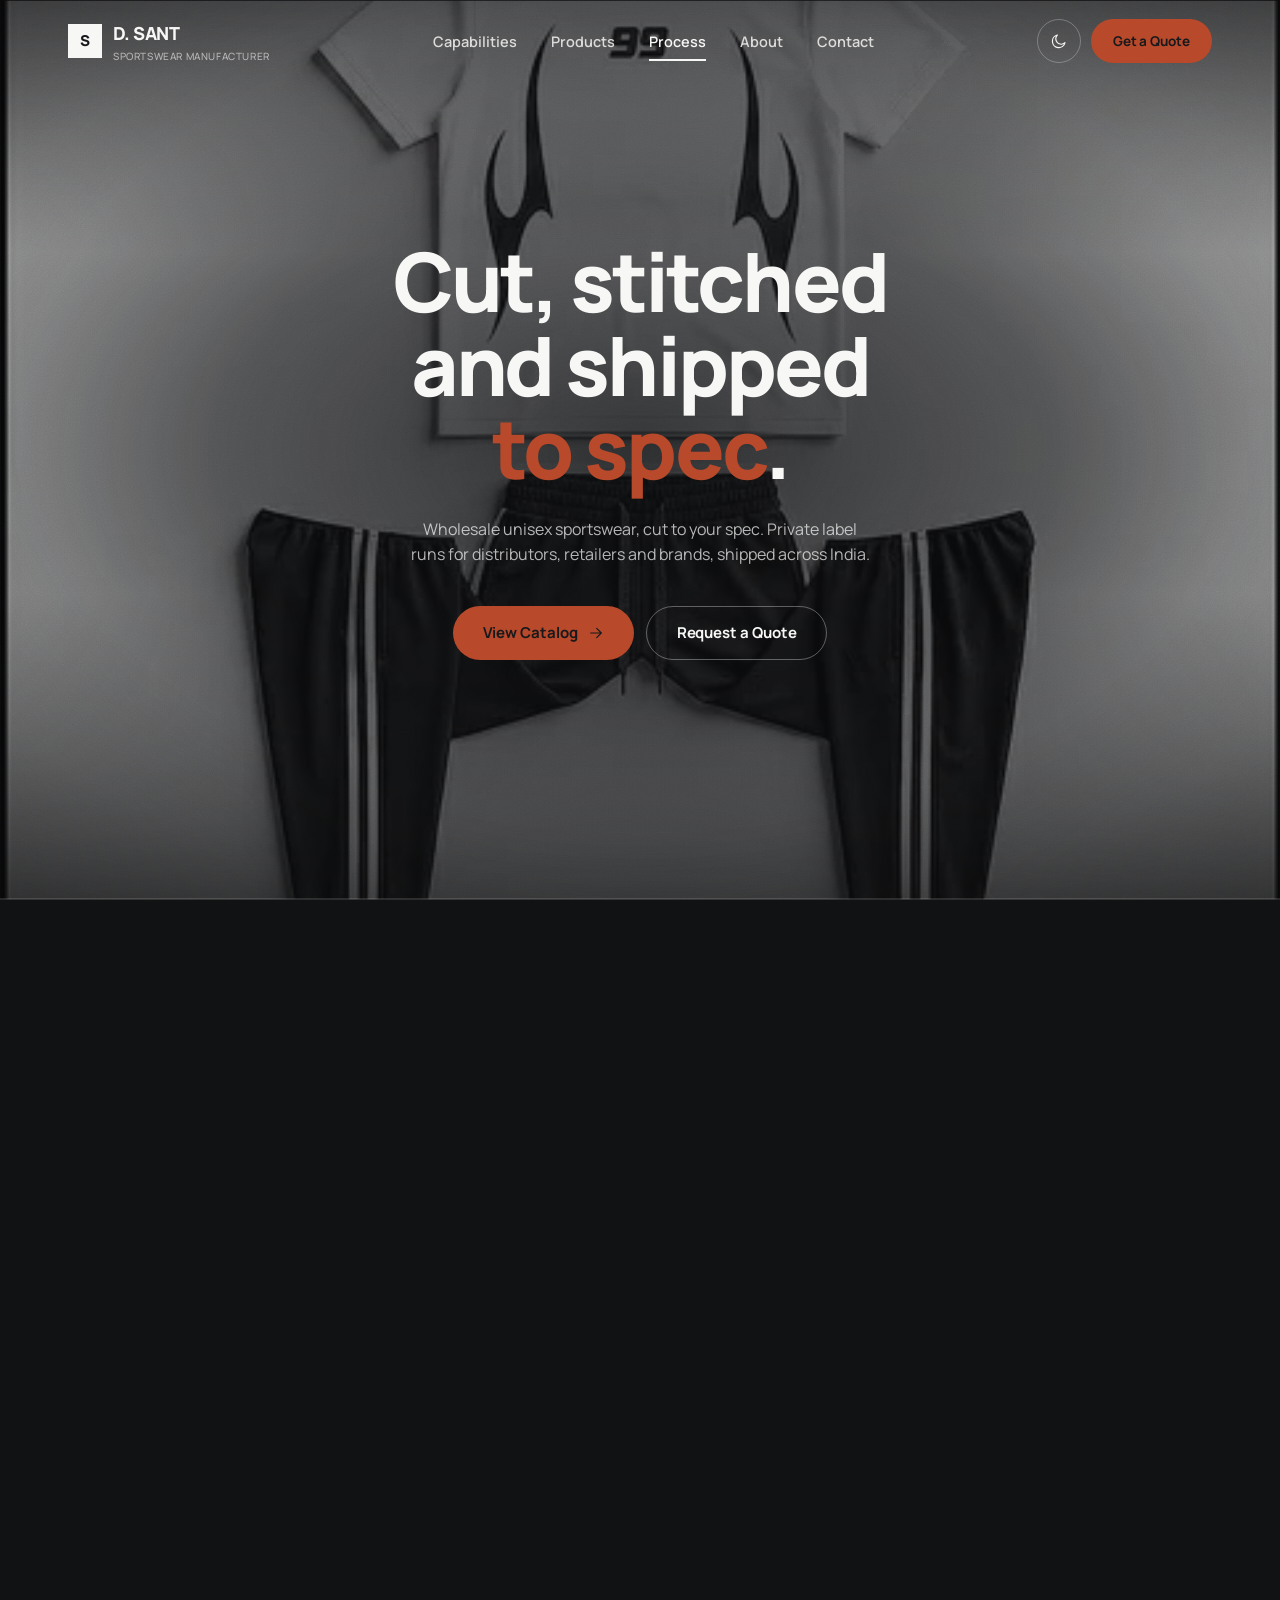
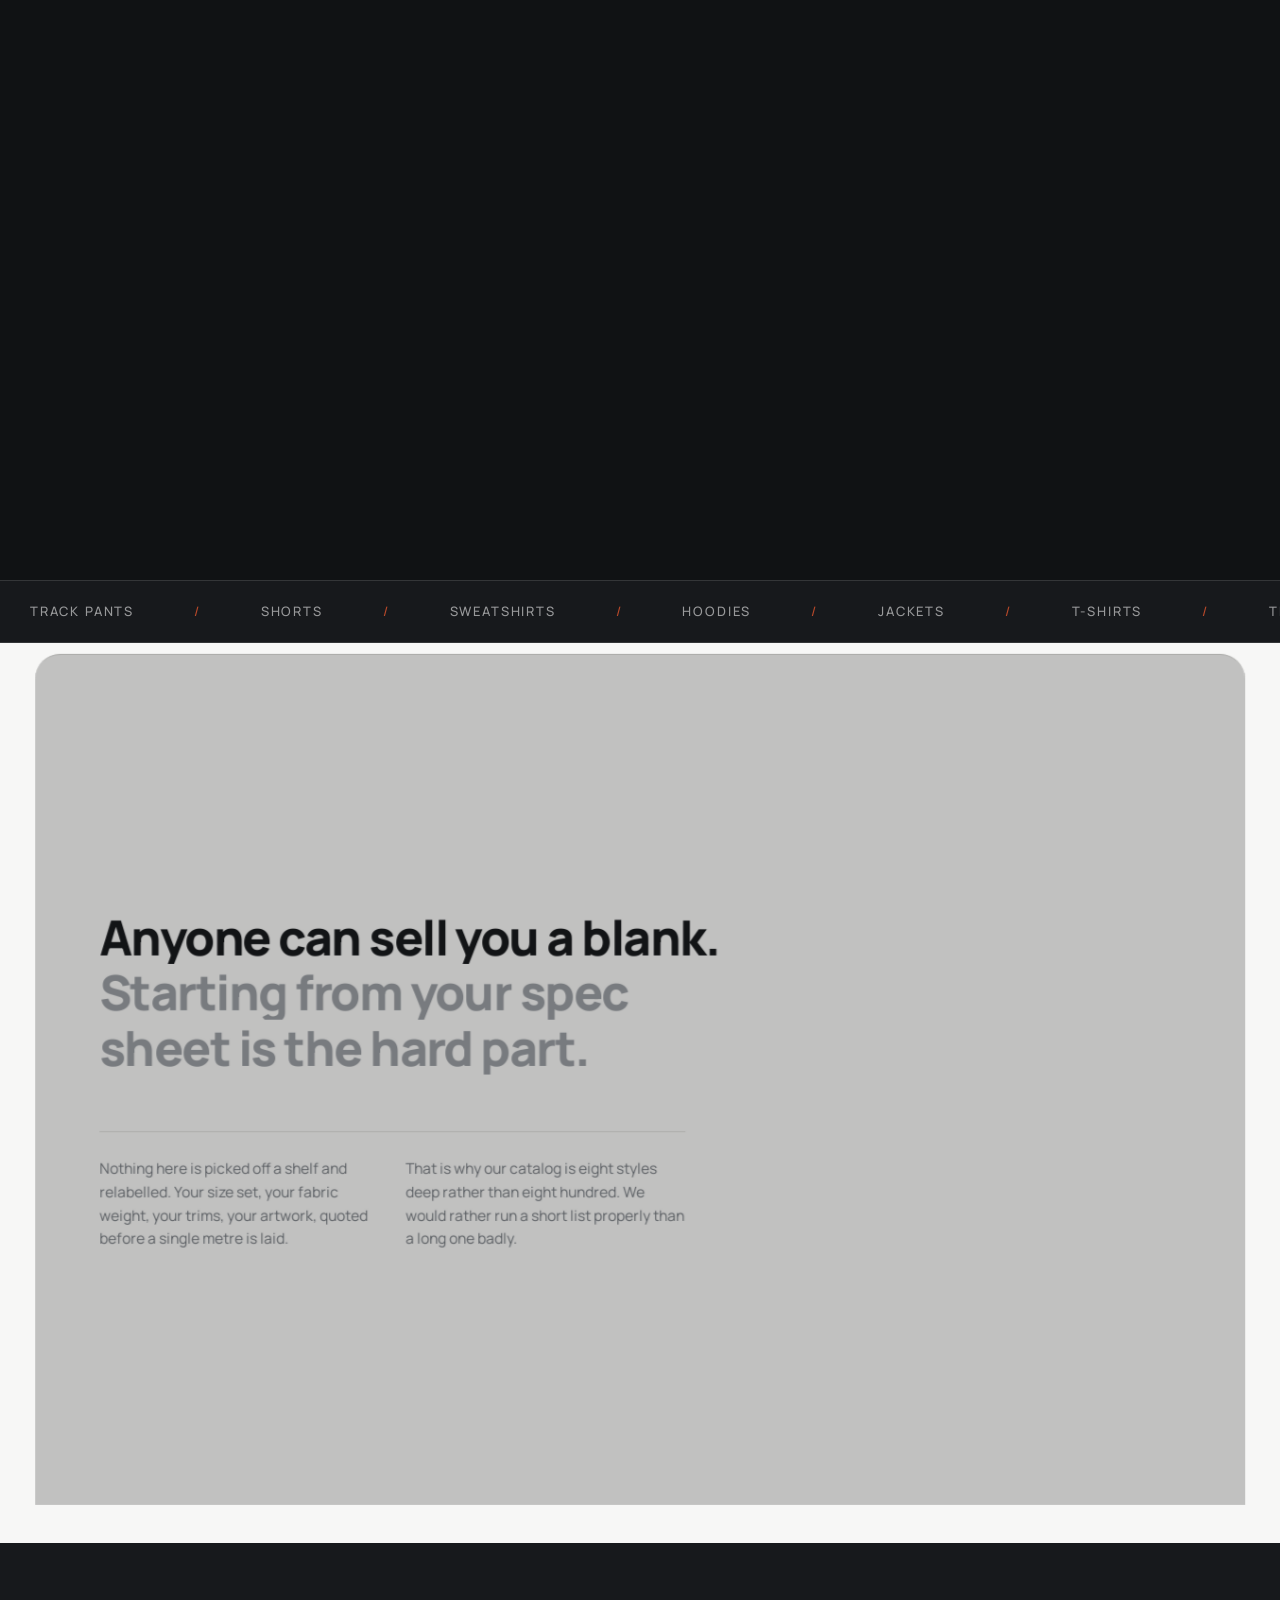
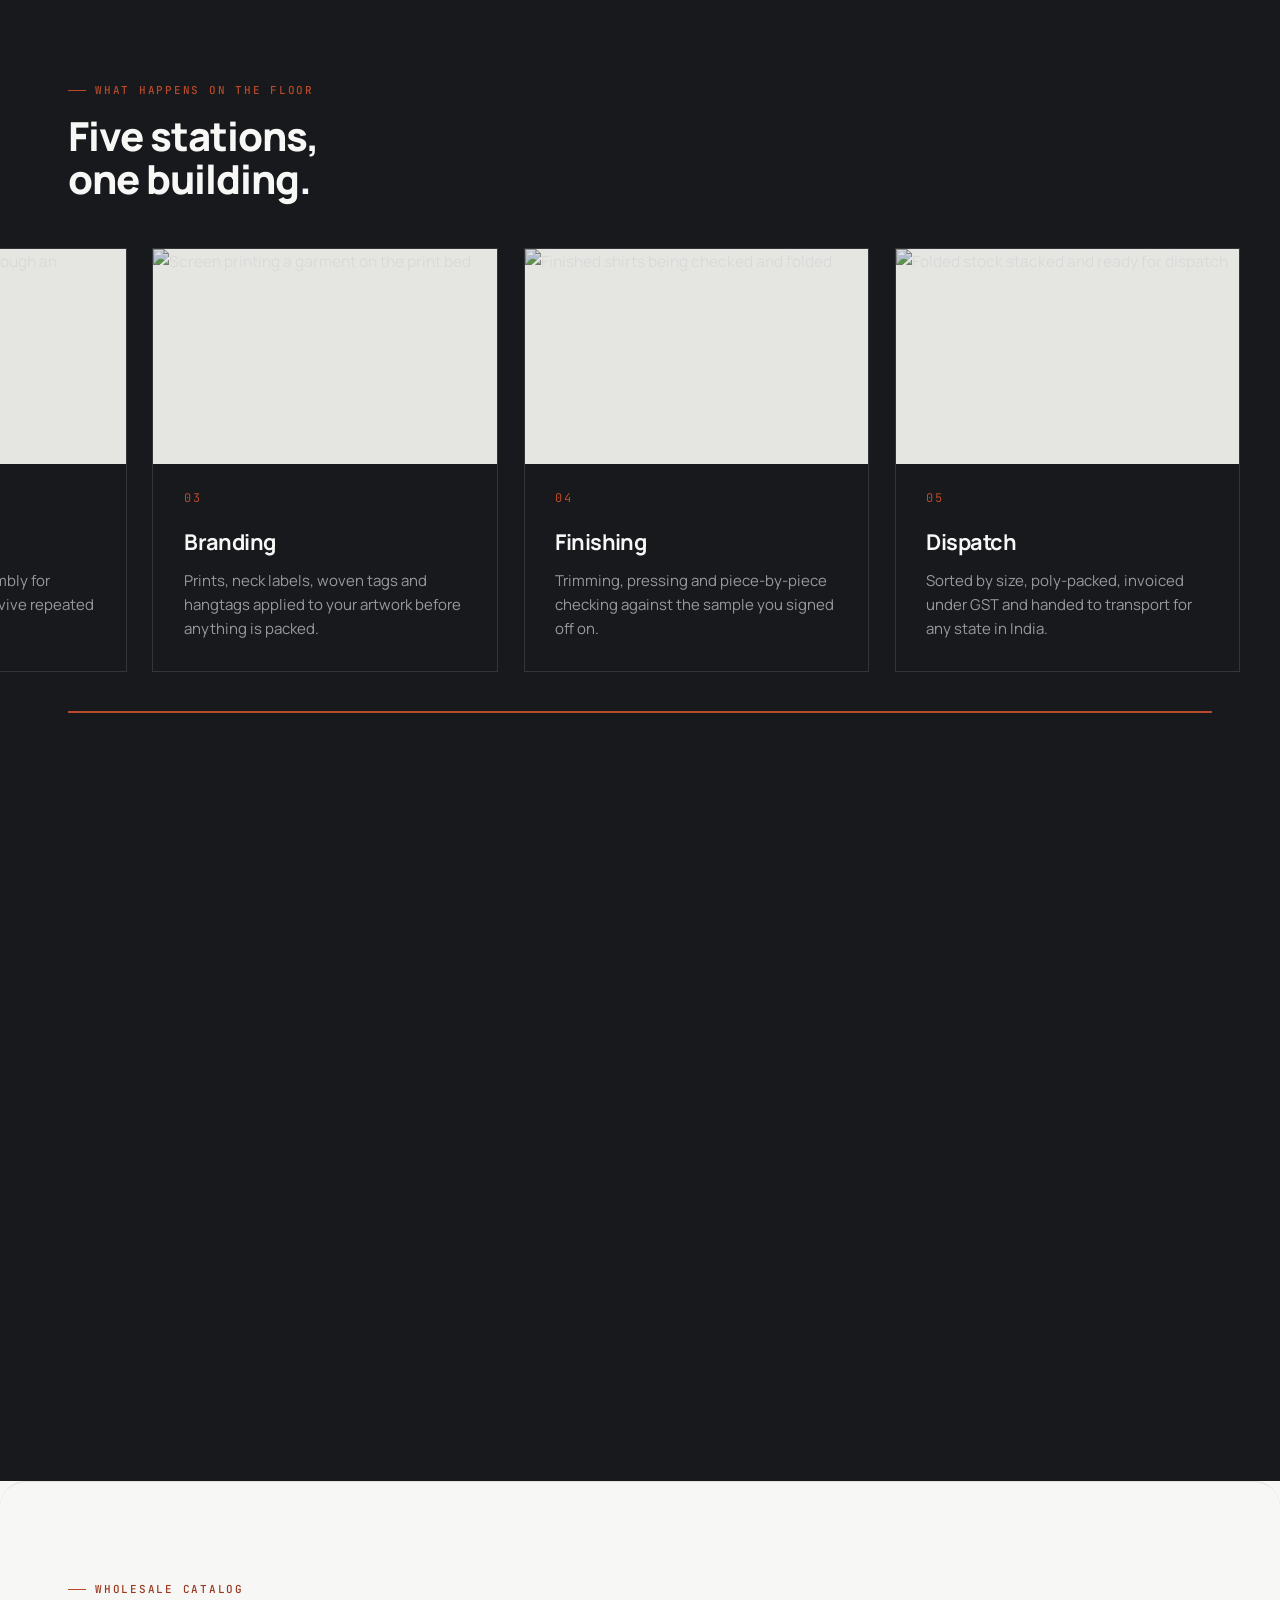
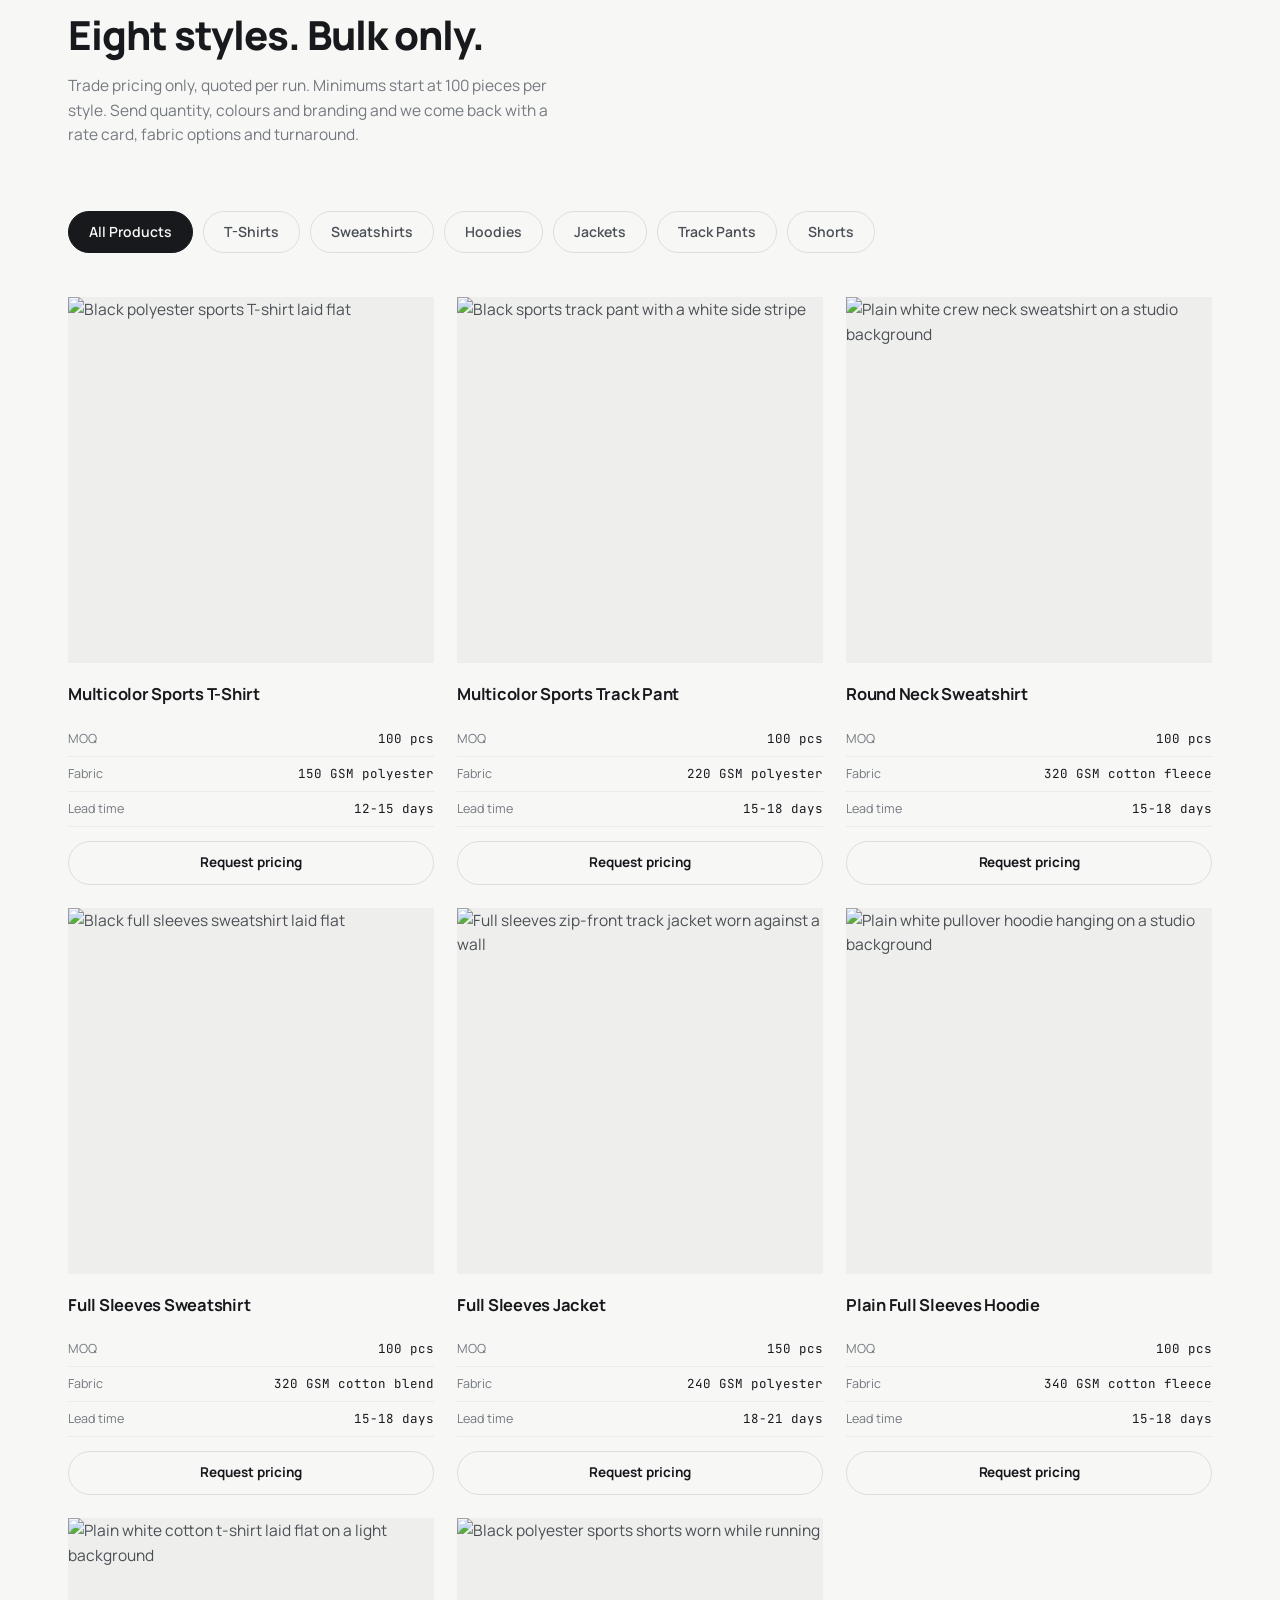
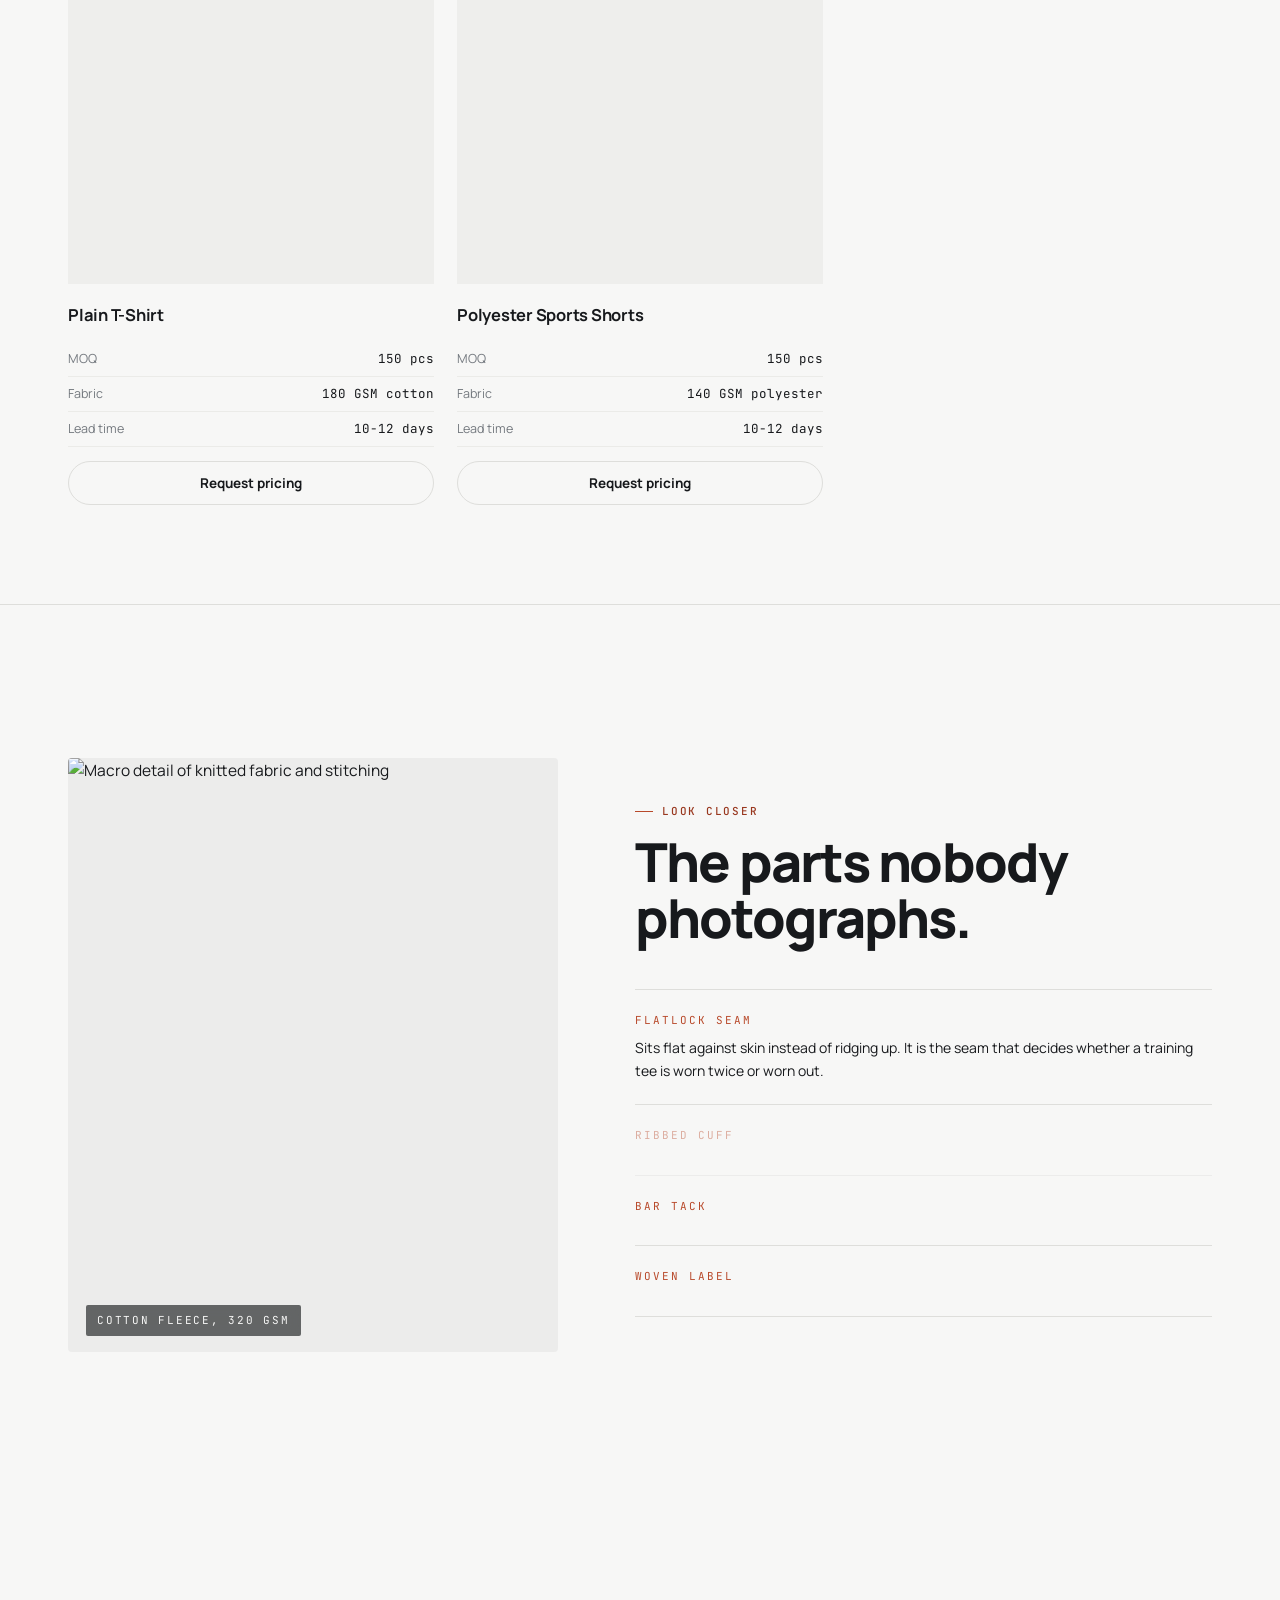
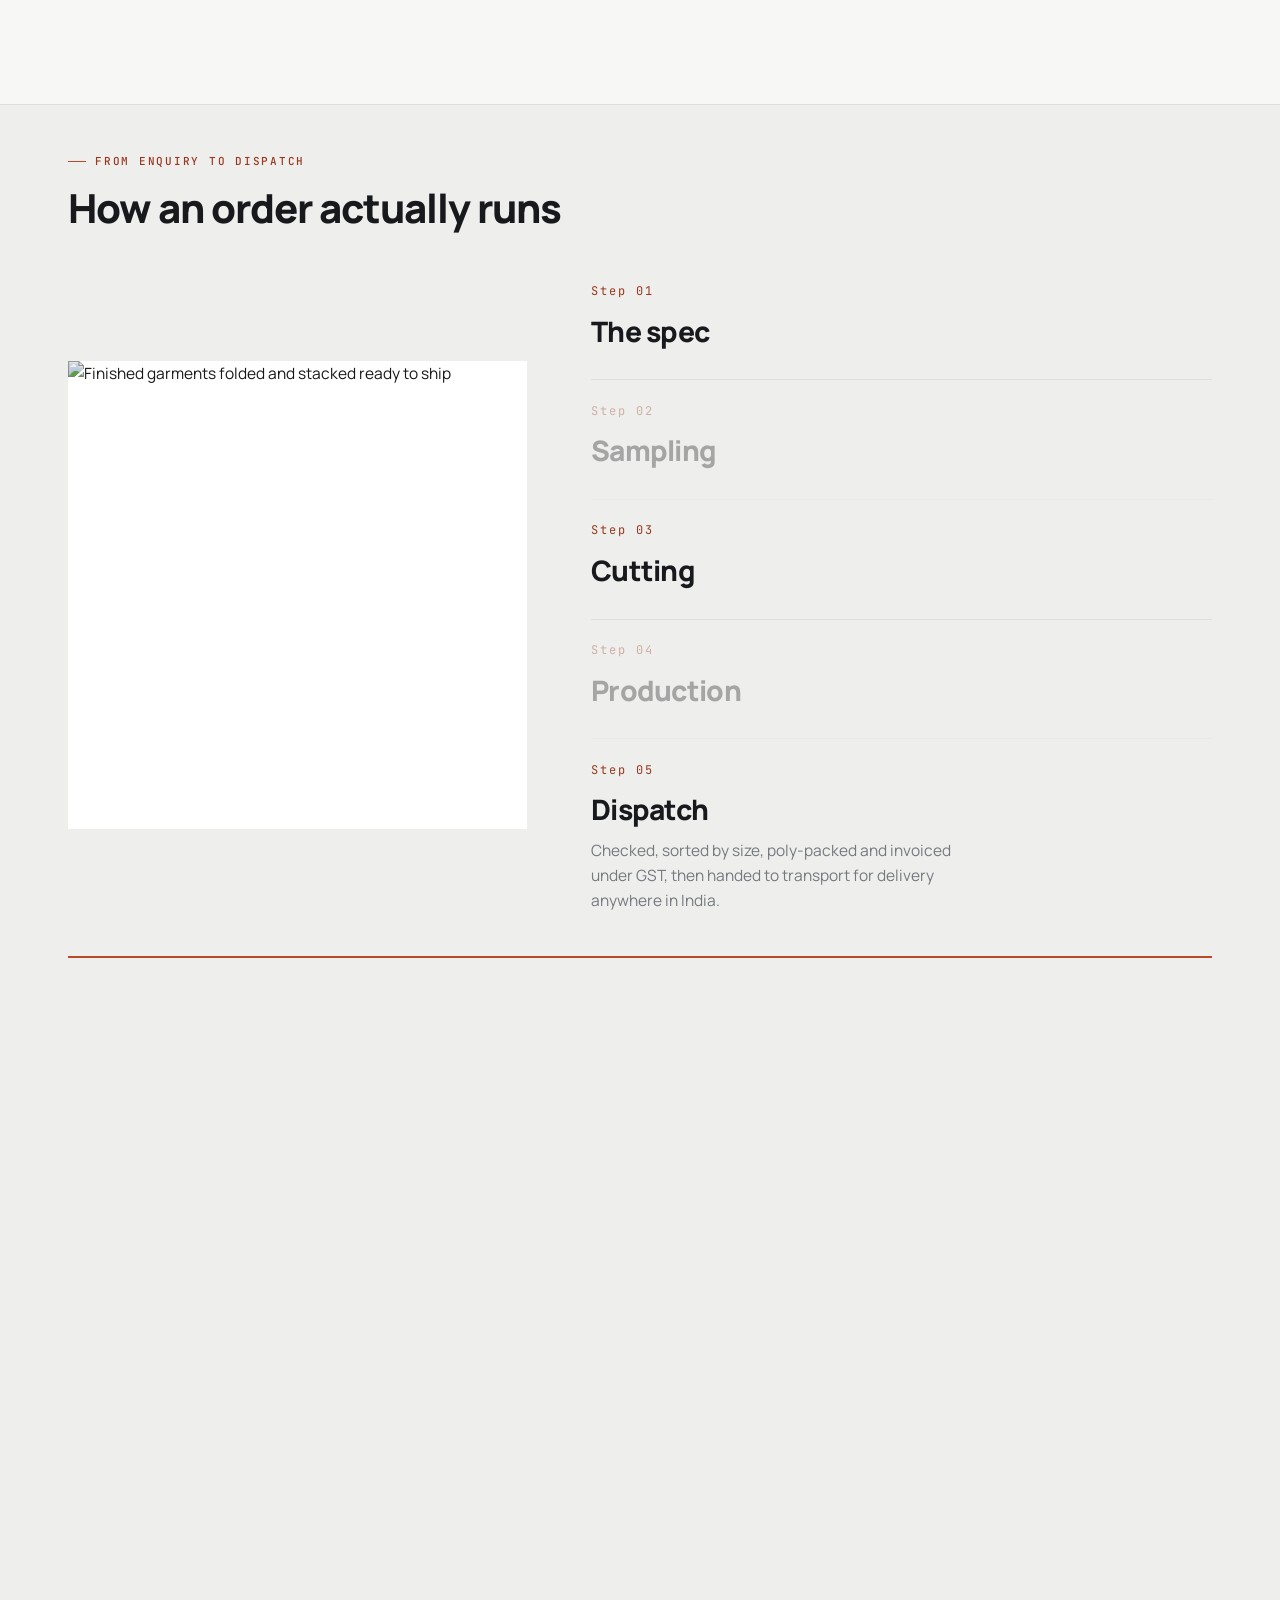
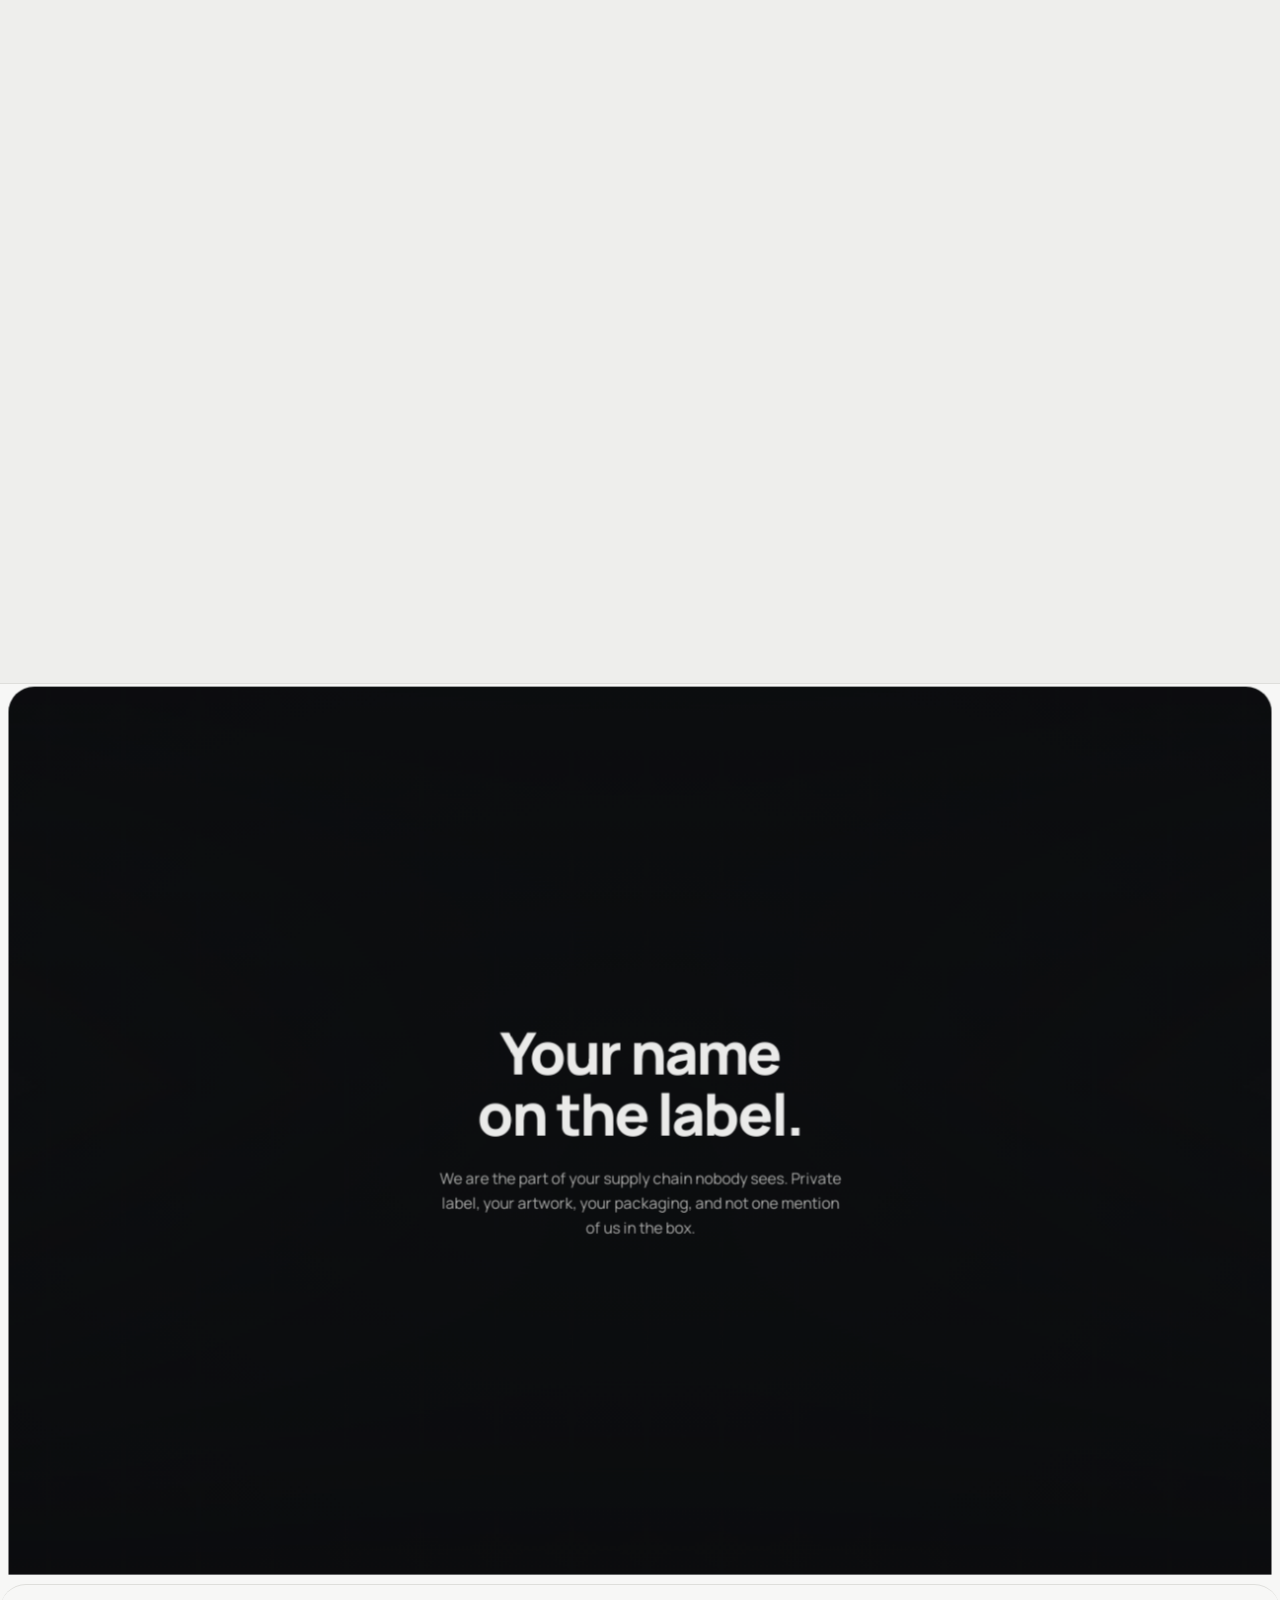
==== commit 506175df: "Restore D. SANT branding and the real business details Reverts the FORMCUT rebrand. Brand name, word" ====
--- a/index.html
+++ b/index.html
@@ -3,31 +3,31 @@
 <head>
 <meta charset="UTF-8">
 <meta name="viewport" content="width=device-width, initial-scale=1.0">
-<title>FORMCUT - Made-to-Spec Unisex Sportswear</title>
-<meta name="description" content="FORMCUT cuts unisex sportswear to your spec: track pants, hoodies, sweatshirts, jackets, tees and shorts. Wholesale runs and private label, shipped across India.">
+<title>D. SANT - Unisex Sportswear Manufacturer &amp; Supplier, Delhi</title>
+<meta name="description" content="D. SANT cuts unisex sportswear to your spec: track pants, hoodies, sweatshirts, jackets, tees and shorts. Wholesale runs and private label, shipped across India.">
 <link rel="canonical" href="https://formcut.panshulgaur1.workers.dev/">
 <meta property="og:type" content="website">
-<meta property="og:site_name" content="FORMCUT">
+<meta property="og:site_name" content="D. Sant">
 <meta property="og:url" content="https://formcut.panshulgaur1.workers.dev/">
-<meta property="og:title" content="FORMCUT - Made-to-Spec Unisex Sportswear">
+<meta property="og:title" content="D. SANT - Unisex Sportswear Manufacturer &amp; Supplier, Delhi">
 <meta property="og:description" content="Wholesale unisex sportswear cut to your spec. Private label runs for distributors, retailers and brands, shipped across India. Minimum 100 pieces per style.">
-<meta property="og:image" content="https://formcut.panshulgaur1.workers.dev/assets/og-formcut.png">
+<meta property="og:image" content="https://formcut.panshulgaur1.workers.dev/assets/og-dsant.png">
 <meta property="og:image:width" content="1200">
 <meta property="og:image:height" content="630">
-<meta property="og:image:alt" content="FORMCUT - made-to-spec wholesale sportswear">
+<meta property="og:image:alt" content="D. Sant - made-to-spec wholesale sportswear">
 <meta name="twitter:card" content="summary_large_image">
-<meta name="twitter:title" content="FORMCUT - Made-to-Spec Unisex Sportswear">
+<meta name="twitter:title" content="D. SANT - Unisex Sportswear Manufacturer &amp; Supplier, Delhi">
 <meta name="twitter:description" content="Wholesale unisex sportswear cut to your spec. Private label runs for distributors, retailers and brands, shipped across India. Minimum 100 pieces per style.">
-<meta name="twitter:image" content="https://formcut.panshulgaur1.workers.dev/assets/og-formcut.png">
+<meta name="twitter:image" content="https://formcut.panshulgaur1.workers.dev/assets/og-dsant.png">
 <meta name="theme-color" content="#17191c">
-<link rel="icon" href="data:image/svg+xml,<svg xmlns=%22http://www.w3.org/2000/svg%22 viewBox=%220 0 100 100%22><rect width=%22100%22 height=%22100%22 fill=%22%2317191c%22/><text x=%2250%22 y=%2272%22 font-family=%22Arial%22 font-weight=%22900%22 font-size=%2242%22 letter-spacing=%22-2%22 fill=%22%23b8492a%22 text-anchor=%22middle%22>FC</text></svg>">
+<link rel="icon" href="data:image/svg+xml,<svg xmlns=%22http://www.w3.org/2000/svg%22 viewBox=%220 0 100 100%22><rect width=%22100%22 height=%22100%22 fill=%22%2317191c%22/><text x=%2250%22 y=%2272%22 font-family=%22Arial%22 font-weight=%22900%22 font-size=%2266%22 fill=%22%23b8492a%22 text-anchor=%22middle%22>S</text></svg>">
 <link rel="preconnect" href="https://fonts.googleapis.com">
 <link rel="preconnect" href="https://fonts.gstatic.com" crossorigin>
 <!-- type= lets a browser without WebP skip this rather than waste the
      request; js/script.js probes support and picks the matching set. -->
 <link rel="preload" as="image" type="image/webp" href="assets/flowshirt/frame-01.webp">
 <link rel="preconnect" href="https://images.unsplash.com" crossorigin>
-<link rel="stylesheet" href="css/styles.css?v=38">
+<link rel="stylesheet" href="css/styles.css?v=41">
 </head>
 <body>
 
@@ -78,7 +78,7 @@
      ============================================================ -->
 <div class="loader" id="loader" role="status" aria-live="polite">
   <div class="loader-inner">
-    <span class="loader-word">FORMCUT</span>
+    <span class="loader-word">D. Sant</span>
     <span class="loader-count" id="loaderCount">0</span>
   </div>
   <div class="loader-bar"><span id="loaderBar"></span></div>
@@ -96,8 +96,8 @@
     <!-- Full navigation, not "#top": clicking the wordmark reloads the site
          at the home page, which is what a logo is expected to do. -->
     <a href="index.html" class="brand" data-cursor="home">
-      <span class="brand-mark">FC</span>
-      <span>FORMCUT<span class="brand-sub">Made to spec</span></span>
+      <span class="brand-mark">S</span>
+      <span>D. Sant<span class="brand-sub">Sportswear Manufacturer</span></span>
     </a>
 
     <nav class="nav-links" aria-label="Primary">
@@ -134,8 +134,8 @@
     <a href="#contact" style="--i:4">Contact</a>
   </nav>
   <div class="mobile-nav-foot">
-    <a href="mailto:hello@formcut.studio">hello@formcut.studio</a>
-    <a href="#contact">Udyog Vihar, Gurugram</a>
+    <a href="mailto:sales.dsant@gmail.com">sales.dsant@gmail.com</a>
+    <a href="#contact">Pooth Kalan, Rohini, Delhi</a>
     <a href="quote.html" class="btn btn-primary">Get a Quote</a>
   </div>
 </div>
@@ -594,9 +594,9 @@
   <div class="container">
     <div class="about-grid">
       <div class="about-copy">
-        <span class="eyebrow" data-reveal>About FORMCUT</span>
+        <span class="eyebrow" data-reveal>About D. Sant</span>
         <h2 data-reveal style="--stagger:1">Small enough to answer, set up to run bulk</h2>
-        <p data-reveal style="--stagger:2">Started in 2024 out of Gurugram, FORMCUT is a wholesale-only manufacturer. We supply distributors, multi-brand retailers, private-label owners, corporate uniform buyers and teams. We do not sell single pieces to the public.</p>
+        <p data-reveal style="--stagger:2">Started in 2024 out of Rohini, Delhi, D. Sant is a wholesale-only manufacturer. We supply distributors, multi-brand retailers, private-label owners, corporate uniform buyers and teams. We do not sell single pieces to the public.</p>
         <p data-reveal style="--stagger:3">We keep the team small on purpose. It means shorter approval chains, direct contact with the person cutting your fabric, and room to take both bulk wholesale orders and smaller custom runs.</p>
         <div style="margin-top:32px" data-reveal>
           <a href="quote.html" class="btn btn-secondary" data-magnetic>
@@ -656,14 +656,14 @@
         <div class="bento-icon"><svg><use href="#icon-truck"/></svg></div>
         <div>
           <h3>Pan-India dispatch</h3>
-          <p>Packed and shipped to any state from Gurugram.</p>
+          <p>Packed and shipped to any state from Rohini, Delhi.</p>
         </div>
       </div>
       <div class="bento-card span-2" data-reveal style="--stagger:4">
         <div class="bento-icon"><svg><use href="#icon-shield"/></svg></div>
         <div>
           <h3>GST-compliant billing</h3>
-          <p>Registered under 07AAAFC0000A1Z5, with proper invoicing on every order, wholesale or retail.</p>
+          <p>Registered under 07AIWPG6817F1ZX, with proper invoicing on every order, wholesale or retail.</p>
         </div>
       </div>
     </div>
@@ -724,8 +724,8 @@
         <p data-reveal style="--stagger:2">Share the style, quantity and any branding on the quote form. We reply within one business day with trade pricing, fabric options and a realistic lead time. Minimum 100 pieces per style.</p>
 
         <div class="enquiry-contact" data-reveal style="--stagger:3">
-          <a href="mailto:hello@formcut.studio" class="link-underline"><svg><use href="#icon-mail"/></svg>hello@formcut.studio</a>
-          <div><svg><use href="#icon-pin"/></svg>Udyog Vihar, Gurugram - 122015</div>
+          <a href="mailto:sales.dsant@gmail.com" class="link-underline"><svg><use href="#icon-mail"/></svg>sales.dsant@gmail.com</a>
+          <div><svg><use href="#icon-pin"/></svg>Pooth Kalan, Rohini, Delhi - 110086</div>
         </div>
 
         <div style="margin-top:34px" data-reveal style="--stagger:4">
@@ -746,7 +746,7 @@
           <li><span>3</span> Approve a sample, then we cut the full run.</li>
         </ol>
         <div class="quote-assure">
-          <div><svg><use href="#icon-badge-check"/></svg> GST registered, 07AAAFC0000A1Z5</div>
+          <div><svg><use href="#icon-badge-check"/></svg> GST registered, 07AIWPG6817F1ZX</div>
           <div><svg><use href="#icon-factory"/></svg> Sampled first, then cut in bulk</div>
           <div><svg><use href="#icon-truck"/></svg> Shipped pan-India</div>
         </div>
@@ -762,8 +762,8 @@
   <div class="container">
     <div class="section-head">
       <span class="eyebrow" data-reveal>Visit the floor</span>
-      <h2 data-reveal style="--stagger:1">Second Floor, Udyog Vihar</h2>
-      <p data-reveal style="--stagger:2">Phase IV, Gurugram. Walk-ins are welcome, though a call ahead helps us have samples ready.</p>
+      <h2 data-reveal style="--stagger:1">Ground Floor Hall 1, Pooth Kalan</h2>
+      <p data-reveal style="--stagger:2">Off Kanjhawala Road, Rohini, Delhi. Walk-ins are welcome, though a call ahead helps us have samples ready.</p>
     </div>
 
     <div class="contact-grid">
@@ -772,21 +772,21 @@
           <span class="ico"><svg><use href="#icon-pin"/></svg></span>
           <div>
             <h4>Address</h4>
-            <p>Unit 12, Second Floor, Udyog Vihar Phase IV, Gurugram, Haryana, India - 122015</p>
+            <p>1450, Ground Floor Hall 1, Pooth Kalan, Kanjhawala Road, Rohini, Delhi, India - 110086</p>
           </div>
         </div>
         <div class="contact-row">
           <span class="ico"><svg><use href="#icon-mail"/></svg></span>
           <div>
             <h4>Email</h4>
-            <a href="mailto:hello@formcut.studio">hello@formcut.studio</a>
+            <a href="mailto:sales.dsant@gmail.com">sales.dsant@gmail.com</a>
           </div>
         </div>
         <div class="contact-row">
           <span class="ico"><svg><use href="#icon-phone"/></svg></span>
           <div>
             <h4>Contact person</h4>
-            <p>Panshul Gaur, Head of Operations</p>
+            <p>D. Sant, Head of Operations</p>
           </div>
         </div>
         <div class="contact-row">
@@ -802,14 +802,14 @@
           <span class="ico"><svg><use href="#icon-whatsapp"/></svg></span>
           <div>
             <h4>WhatsApp</h4>
-            <p><a href="https://wa.me/917292002551?text=Hi%20FORMCUT%2C%20I%27d%20like%20a%20wholesale%20quote." class="link-underline" target="_blank" rel="noopener noreferrer">Message us on WhatsApp</a></p>
+            <p><a href="https://wa.me/917292002551?text=Hi%20D. Sant%2C%20I%27d%20like%20a%20wholesale%20quote." class="link-underline" target="_blank" rel="noopener noreferrer">Message us on WhatsApp</a></p>
           </div>
         </div>
         <div class="contact-row">
           <span class="ico"><svg><use href="#icon-badge-check"/></svg></span>
           <div>
             <h4>GST number</h4>
-            <p style="font-family:var(--font-mono)">07AAAFC0000A1Z5</p>
+            <p style="font-family:var(--font-mono)">07AIWPG6817F1ZX</p>
           </div>
         </div>
         <a href="quote.html" class="btn btn-primary" style="align-self:flex-start" data-magnetic>
@@ -819,10 +819,10 @@
       </div>
 
       <div class="map-frame" data-reveal style="--stagger:1">
-        <!-- Approximate pin over Udyog Vihar, Gurugram. Placeholder location:
+        <!-- Approximate pin over Pooth Kalan, Rohini, Delhi. Placeholder location:
              this is a portfolio build, not a real facility. -->
-        <iframe title="Map showing the approximate location of FORMCUT in Gurugram" loading="lazy"
-                src="https://www.openstreetmap.org/export/embed.html?bbox=77.0650%2C28.4850%2C77.1090%2C28.5180&layer=mapnik&marker=28.5015%2C77.0870"></iframe>
+        <iframe title="Map showing the approximate location of D. Sant in Rohini, Delhi" loading="lazy"
+                src="https://www.openstreetmap.org/export/embed.html?bbox=77.0630%2C28.7100%2C77.1080%2C28.7480&layer=mapnik&marker=28.7290%2C77.0855"></iframe>
       </div>
     </div>
   </div>
@@ -852,15 +852,15 @@
     <div class="footer-top">
       <div class="footer-brand">
         <a href="#top" class="brand" style="color:var(--canvas-fixed)">
-          <span class="brand-mark" style="background:var(--accent);color:var(--on-accent)">FC</span>
-          <span>FORMCUT</span>
+          <span class="brand-mark" style="background:var(--accent);color:var(--on-accent)">S</span>
+          <span>D. Sant</span>
         </a>
-        <p>Unisex sportswear manufacturer and supplier in Gurugram. GST registered, shipping pan-India since 2024.</p>
+        <p>Unisex sportswear manufacturer and supplier in Rohini, Delhi. GST registered, shipping pan-India since 2024.</p>
         <div class="footer-socials">
-          <a href="mailto:hello@formcut.studio" aria-label="Email FORMCUT"><svg><use href="#icon-mail"/></svg></a>
-          <a href="https://wa.me/917292002551?text=Hi%20FORMCUT%2C%20I%27d%20like%20a%20wholesale%20quote." target="_blank" rel="noopener noreferrer" aria-label="FORMCUT on WhatsApp"><svg><use href="#icon-whatsapp"/></svg></a>
-          <a href="#contact" aria-label="FORMCUT on Instagram"><svg><use href="#icon-instagram"/></svg></a>
-          <a href="#contact" aria-label="FORMCUT on LinkedIn"><svg><use href="#icon-linkedin"/></svg></a>
+          <a href="mailto:sales.dsant@gmail.com" aria-label="Email D. Sant"><svg><use href="#icon-mail"/></svg></a>
+          <a href="https://wa.me/917292002551?text=Hi%20D. Sant%2C%20I%27d%20like%20a%20wholesale%20quote." target="_blank" rel="noopener noreferrer" aria-label="D. Sant on WhatsApp"><svg><use href="#icon-whatsapp"/></svg></a>
+          <a href="#contact" aria-label="D. Sant on Instagram"><svg><use href="#icon-instagram"/></svg></a>
+          <a href="#contact" aria-label="D. Sant on LinkedIn"><svg><use href="#icon-linkedin"/></svg></a>
         </div>
       </div>
 
@@ -891,9 +891,9 @@
       <div class="footer-col">
         <h5>Enquiries</h5>
         <ul>
-          <li><a href="mailto:hello@formcut.studio">hello@formcut.studio</a></li>
-          <li><a href="#contact">Udyog Vihar, Gurugram - 122015</a></li>
-          <li><a href="#contact">GST 07AAAFC0000A1Z5</a></li>
+          <li><a href="mailto:sales.dsant@gmail.com">sales.dsant@gmail.com</a></li>
+          <li><a href="#contact">Pooth Kalan, Rohini, Delhi - 110086</a></li>
+          <li><a href="#contact">GST 07AIWPG6817F1ZX</a></li>
         </ul>
 
         <div class="newsletter">
@@ -911,7 +911,7 @@
     </div>
 
     <div class="footer-bottom">
-      <span>© <span id="year">2026</span> FORMCUT. All rights reserved.<span class="footer-credit">Designed &amp; built by Panshul Gaur</span></span>
+      <span>© <span id="year">2026</span> D. Sant. All rights reserved.<span class="footer-credit">Designed &amp; built by Panshul Gaur</span></span>
       <div class="footer-legal">
         <a href="#about">Terms</a>
         <a href="privacy.html">Privacy</a>
@@ -932,12 +932,12 @@
       <a href="https://unsplash.com/@mockupbee" rel="noopener">mockupbee</a>,
       <a href="https://unsplash.com/@rezziizz" rel="noopener">Reza Hasannia</a> and
       <a href="https://unsplash.com/@flnkrs" rel="noopener">Florian Kurrasch</a>.
-      Shown as stock reference only, not photographs of FORMCUT production.
+      Shown as stock reference only, not photographs of D. Sant production.
     </p>
   </div>
 </footer>
 
-<script src="js/script.js?v=27"></script>
+<script src="js/script.js?v=28"></script>
 <!-- ES module: separate from the classic script above so script.js stays untouched -->
 <script type="module" src="js/hero-mesh.js?v=6"></script>
 </body>
--- a/css/styles.css
+++ b/css/styles.css
@@ -1,5 +1,5 @@
 /* ==========================================================================
-   FORMCUT - Design System
+   D. SANT - Design System
    ---------------------------------------------------------------------------
    Reading: premium B2B sportswear-manufacturer site for wholesale buyers,
    distributors and private-label brands. Restrained technical language:
@@ -1953,7 +1953,7 @@
 }
 
 /* Build credit. Sits under the copyright line as a separate row so the
-   fiction (FORMCUT) and the author (a real person) never read as one string. */
+   fiction (D. Sant) and the author (a real person) never read as one string. */
 .footer-credit {
   display: block;
   margin-top: 6px;
@@ -2280,7 +2280,10 @@
   .stat:nth-child(2n) { border-right: none; }
   .stat:nth-child(3) { padding-left: 0; }
   .footer-top { grid-template-columns: 1fr 1fr; }
-  .process { height: 460vh; }
+  /* Shortened for touch. 460vh assumed a wheel making many small
+     increments; a flick crosses that in one gesture, so most of it was
+     distance with nothing new to see. */
+  .process { height: 300vh; }
   .process-grid { grid-template-columns: 1fr; gap: clamp(16px, 3vh, 28px); }
   .process-visual { aspect-ratio: 16 / 10; max-height: 26vh; }
   .process-step { padding-block: clamp(8px, 1.4vh, 14px); }
@@ -2297,7 +2300,7 @@
   #headerCta { display: none; }
 
   /* copy stays ON the photo, centred, over a cover-cropped frame */
-  .hero { height: 340vh; }
+  .hero { height: 240vh; } /* shortened for touch - see .process above */
   .hero-copy {
     margin-inline: auto;
     max-width: none;
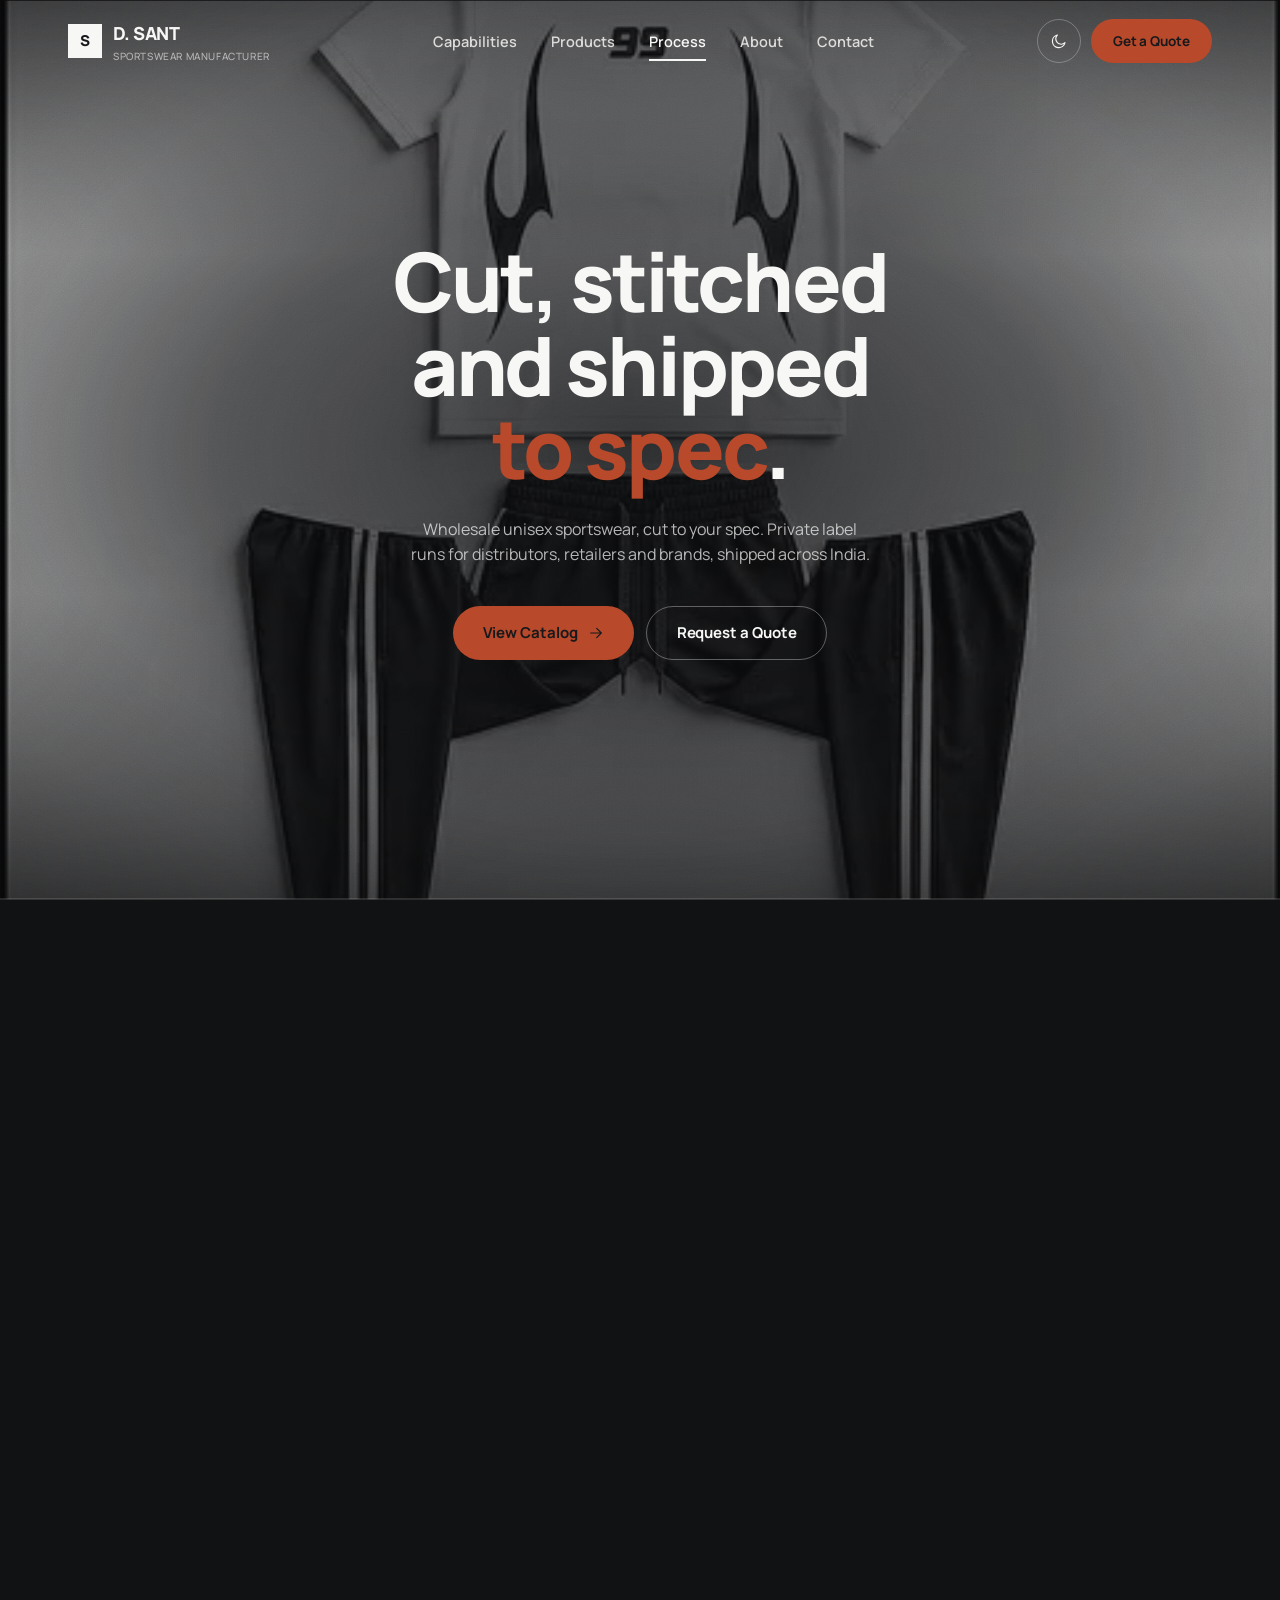
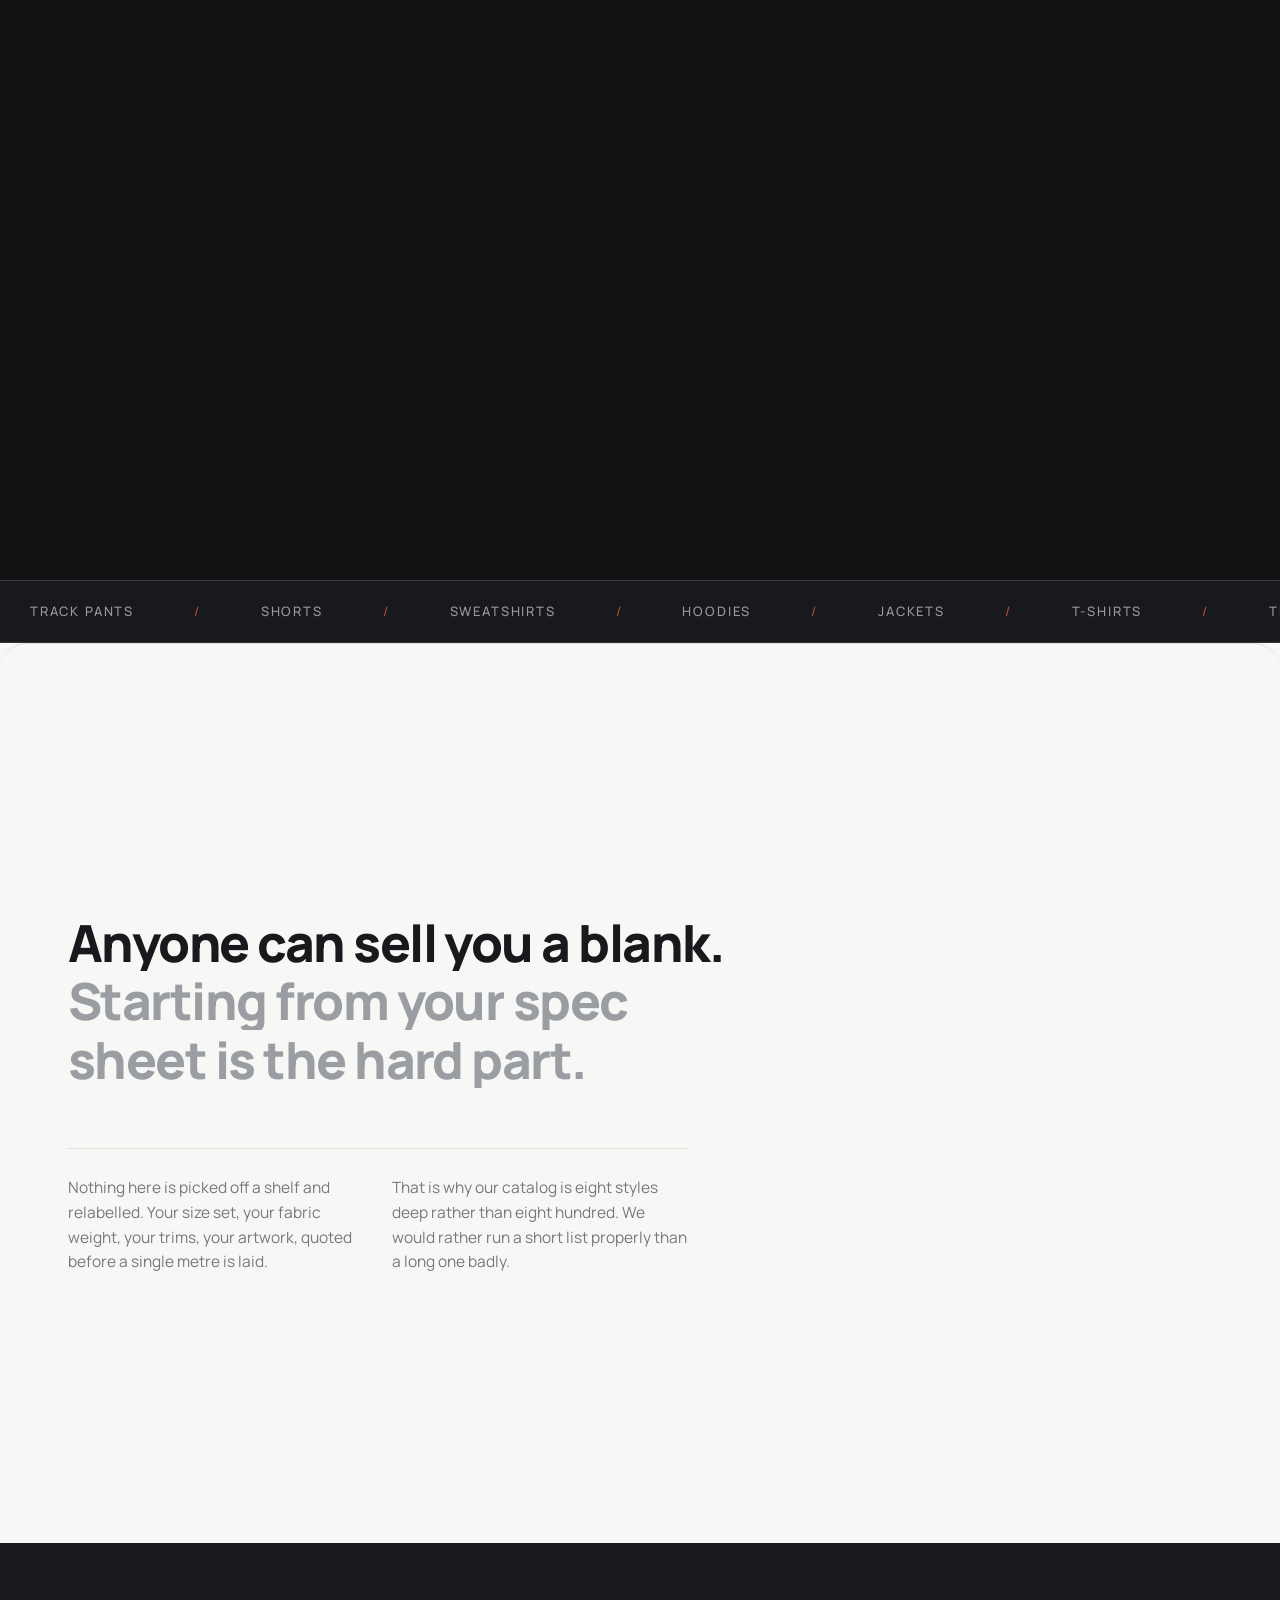
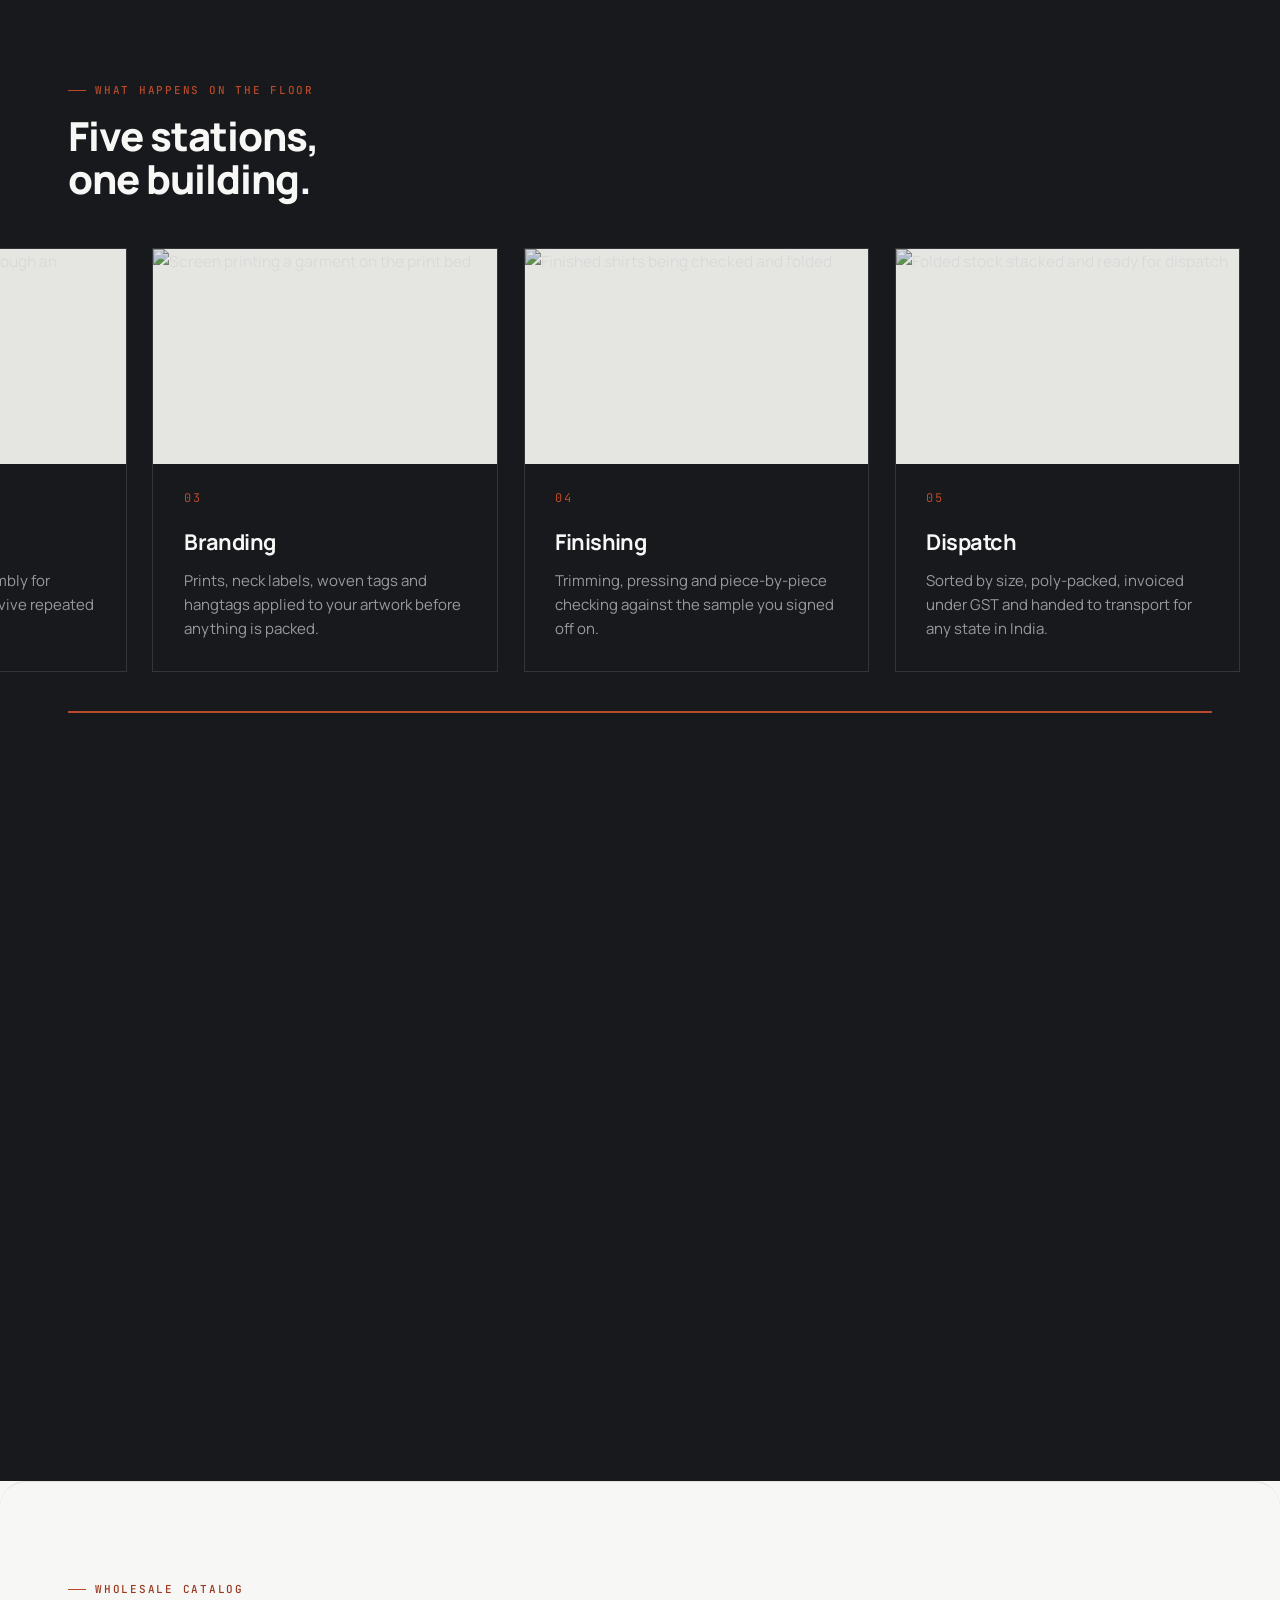
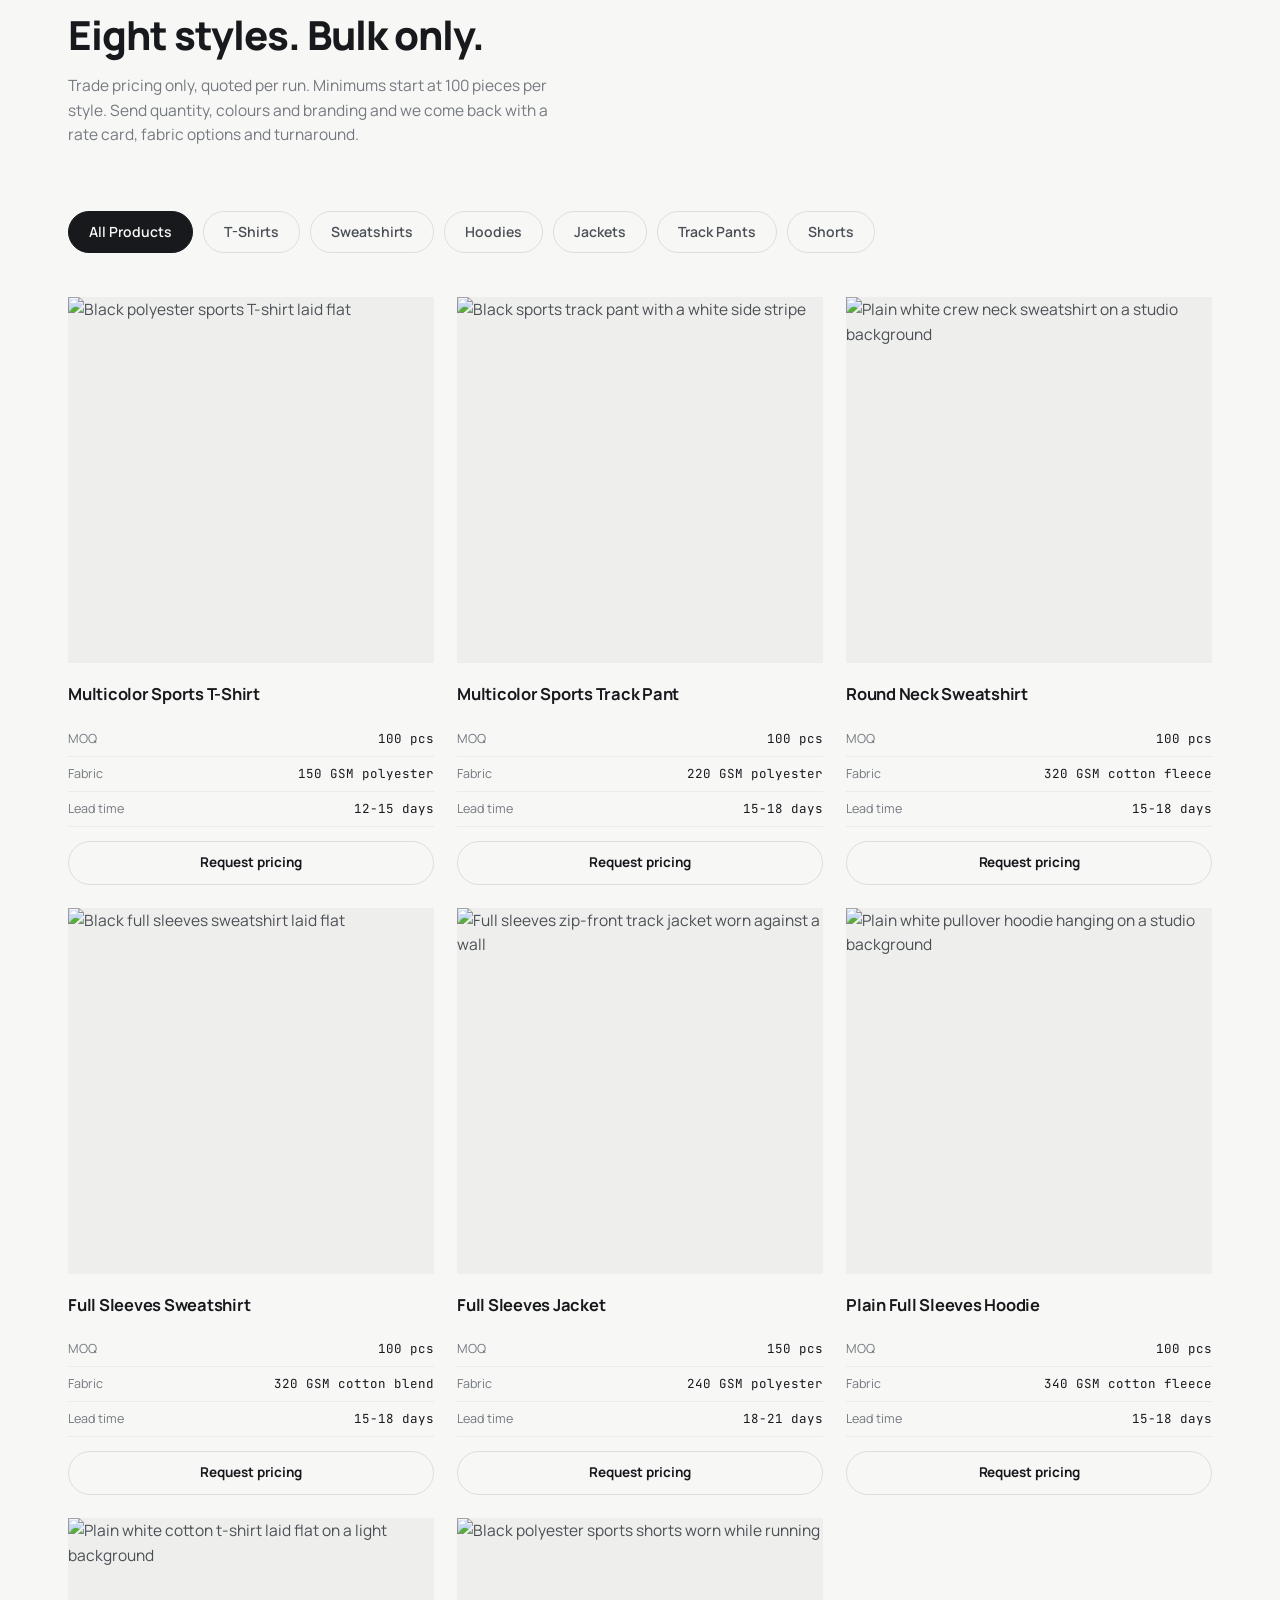
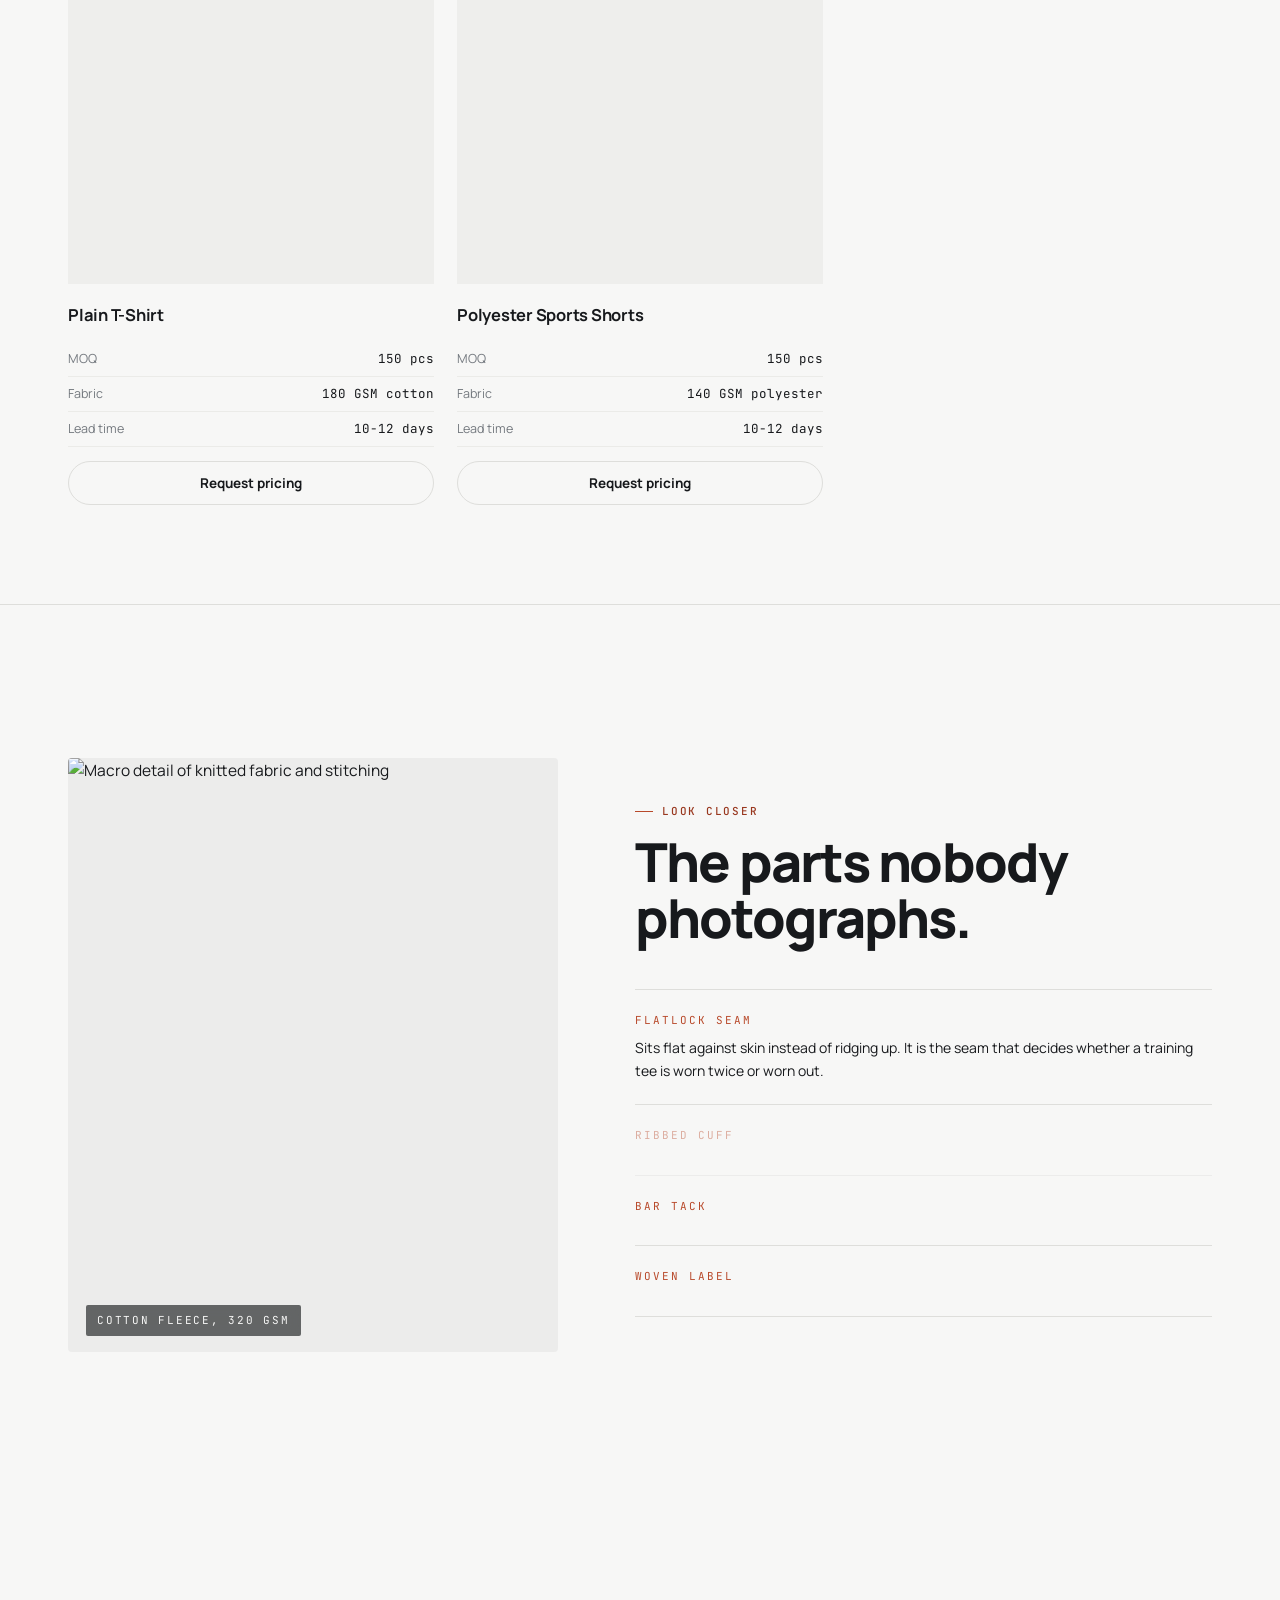
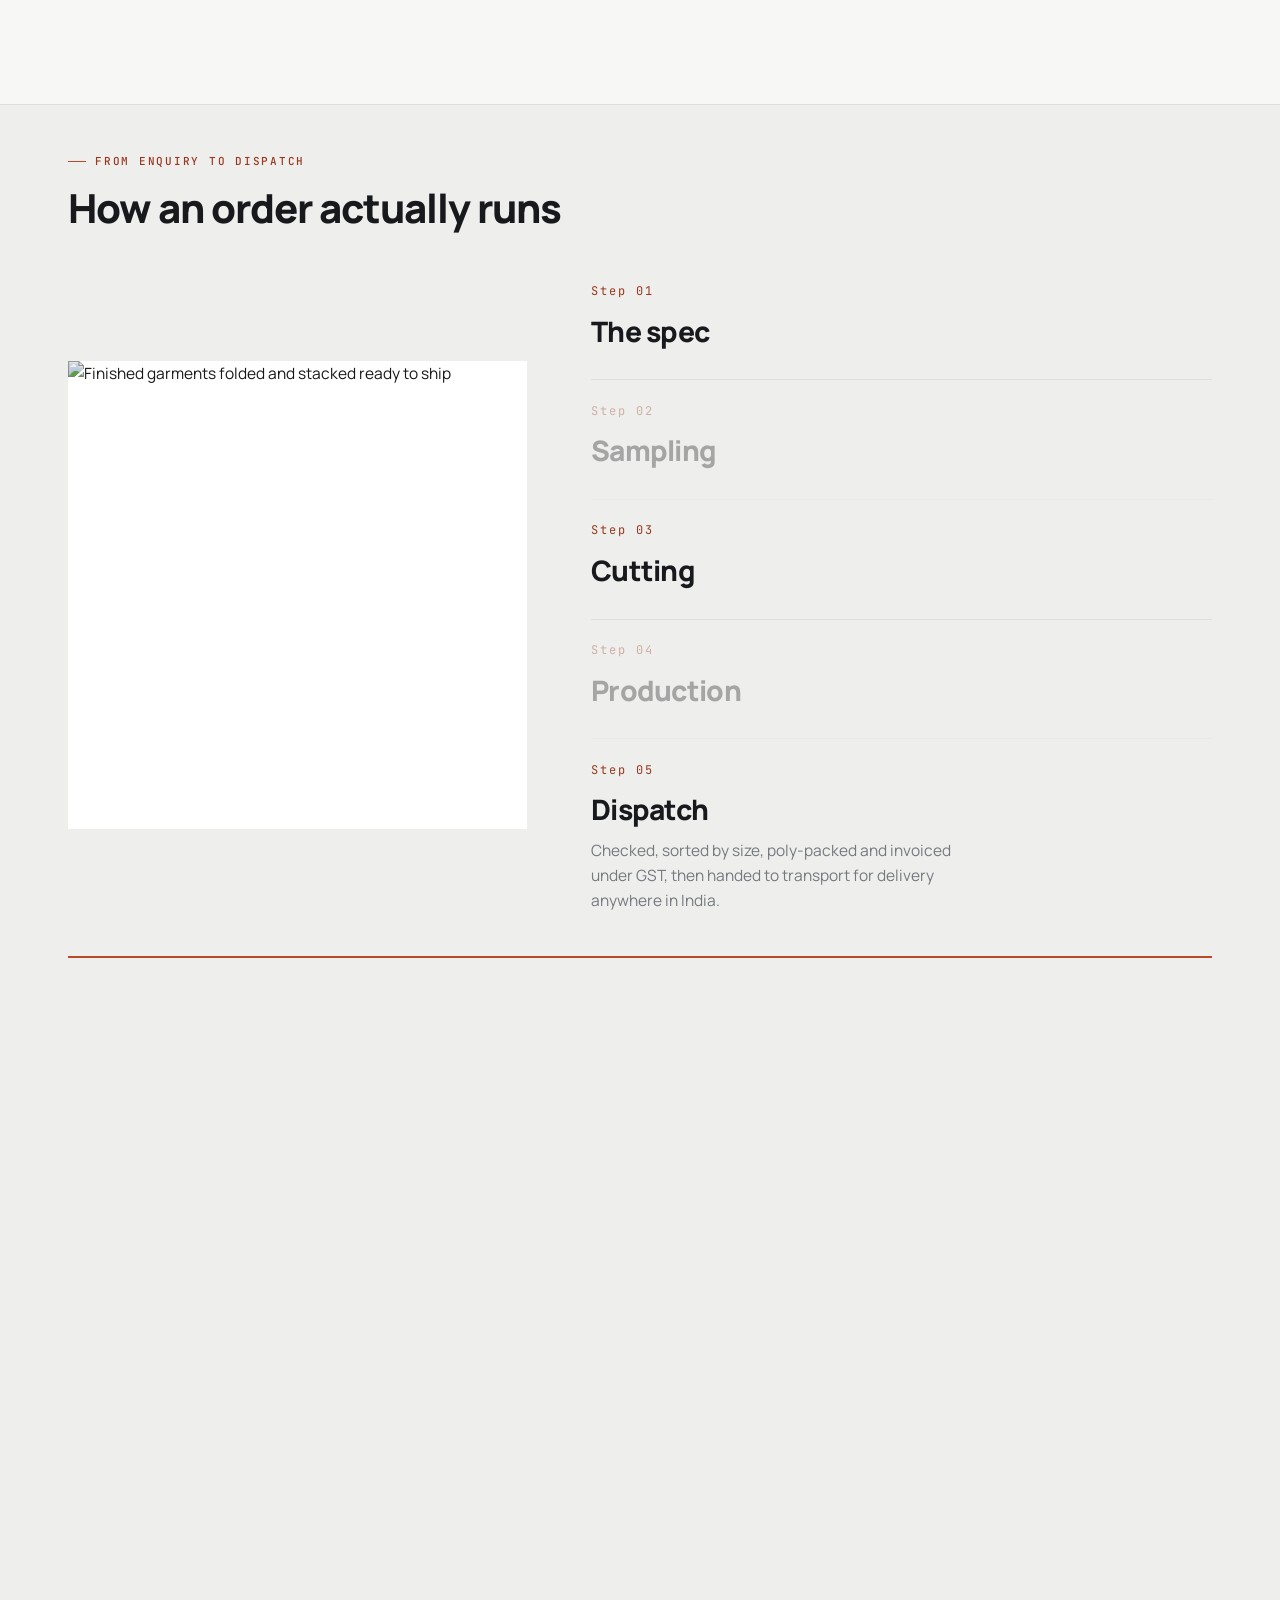
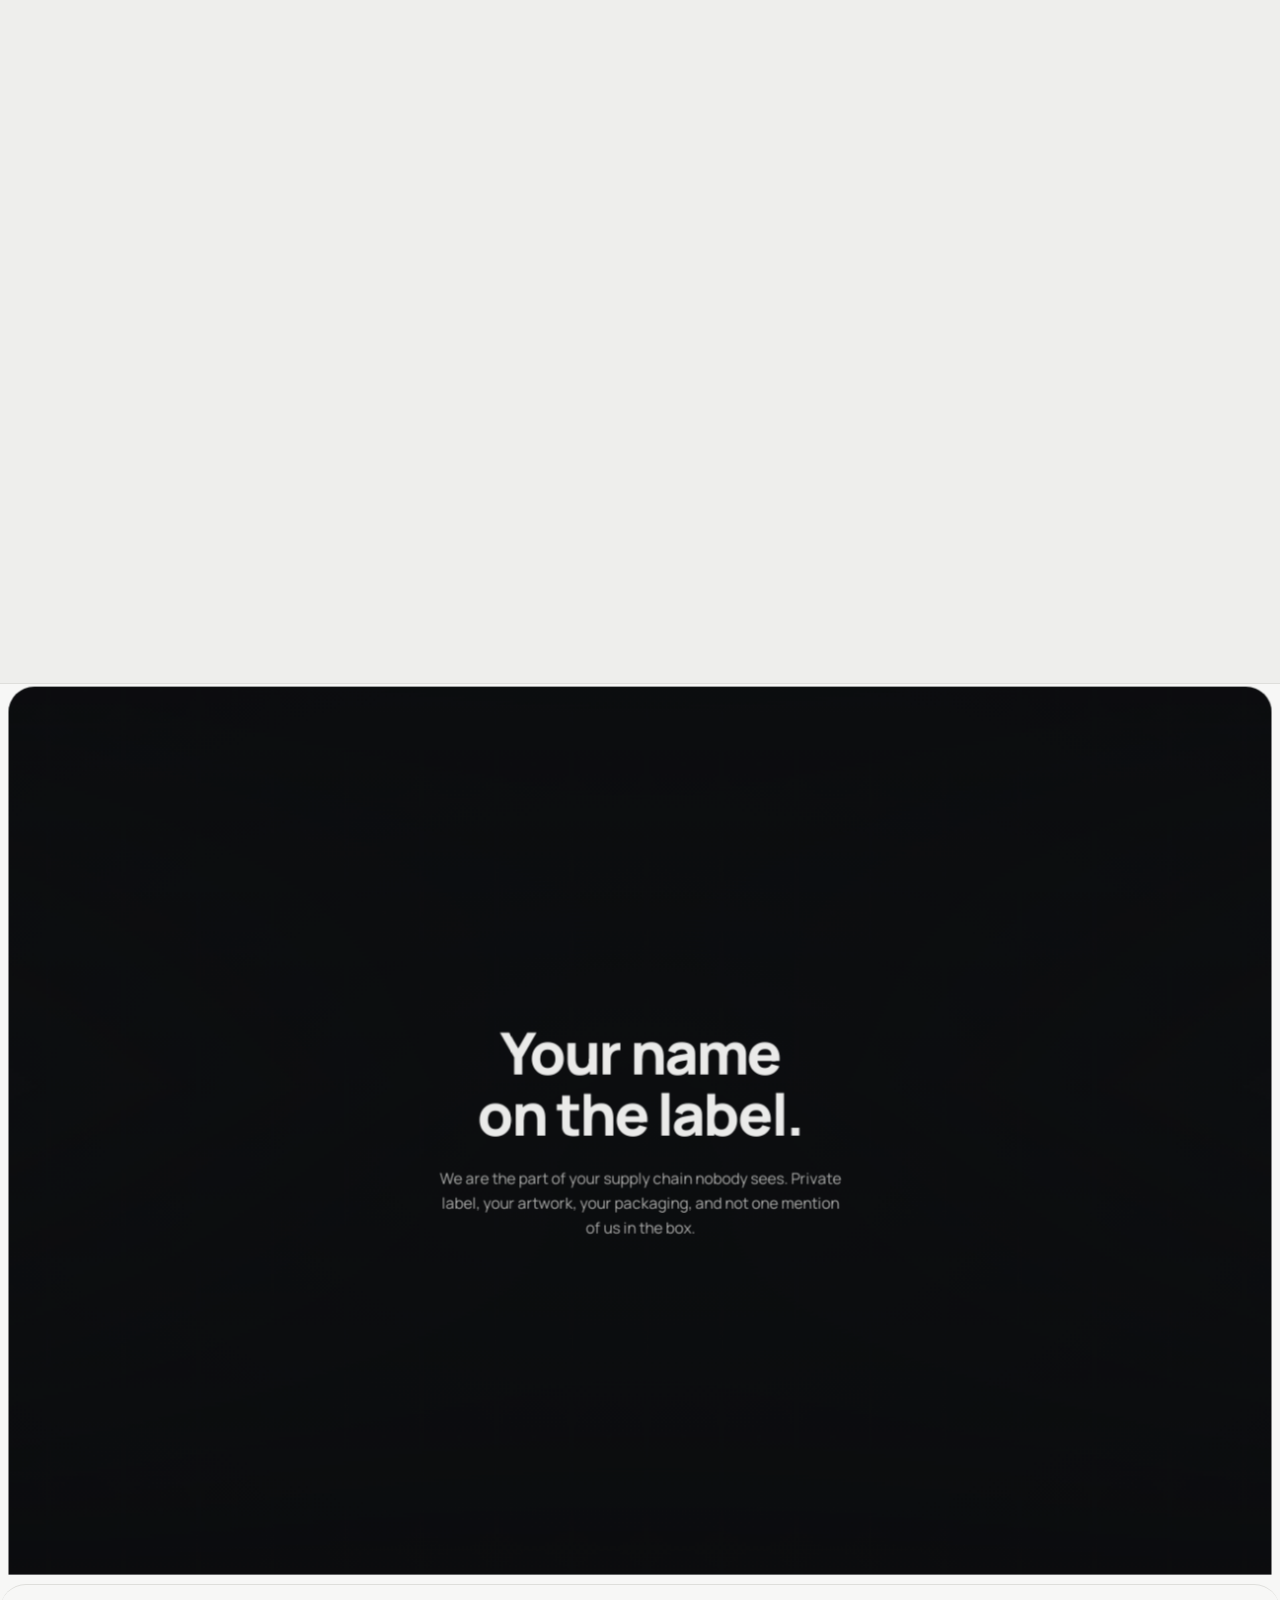
==== commit 72ec79b1: "Refine the notification messages The WhatsApp link was broken by the rebrand revert: replacing FORMC" ====
--- a/index.html
+++ b/index.html
@@ -802,7 +802,7 @@
           <span class="ico"><svg><use href="#icon-whatsapp"/></svg></span>
           <div>
             <h4>WhatsApp</h4>
-            <p><a href="https://wa.me/917292002551?text=Hi%20D. Sant%2C%20I%27d%20like%20a%20wholesale%20quote." class="link-underline" target="_blank" rel="noopener noreferrer">Message us on WhatsApp</a></p>
+            <p><a href="https://wa.me/917292002551?text=Hi%20D.%20Sant%2C%20I%27d%20like%20a%20wholesale%20quote.%0A%0AProduct%3A%0AQuantity%3A%0ACompany%3A" class="link-underline" target="_blank" rel="noopener noreferrer">Message us on WhatsApp</a></p>
           </div>
         </div>
         <div class="contact-row">
@@ -858,7 +858,7 @@
         <p>Unisex sportswear manufacturer and supplier in Rohini, Delhi. GST registered, shipping pan-India since 2024.</p>
         <div class="footer-socials">
           <a href="mailto:sales.dsant@gmail.com" aria-label="Email D. Sant"><svg><use href="#icon-mail"/></svg></a>
-          <a href="https://wa.me/917292002551?text=Hi%20D. Sant%2C%20I%27d%20like%20a%20wholesale%20quote." target="_blank" rel="noopener noreferrer" aria-label="D. Sant on WhatsApp"><svg><use href="#icon-whatsapp"/></svg></a>
+          <a href="https://wa.me/917292002551?text=Hi%20D.%20Sant%2C%20I%27d%20like%20a%20wholesale%20quote.%0A%0AProduct%3A%0AQuantity%3A%0ACompany%3A" target="_blank" rel="noopener noreferrer" aria-label="D. Sant on WhatsApp"><svg><use href="#icon-whatsapp"/></svg></a>
           <a href="#contact" aria-label="D. Sant on Instagram"><svg><use href="#icon-instagram"/></svg></a>
           <a href="#contact" aria-label="D. Sant on LinkedIn"><svg><use href="#icon-linkedin"/></svg></a>
         </div>
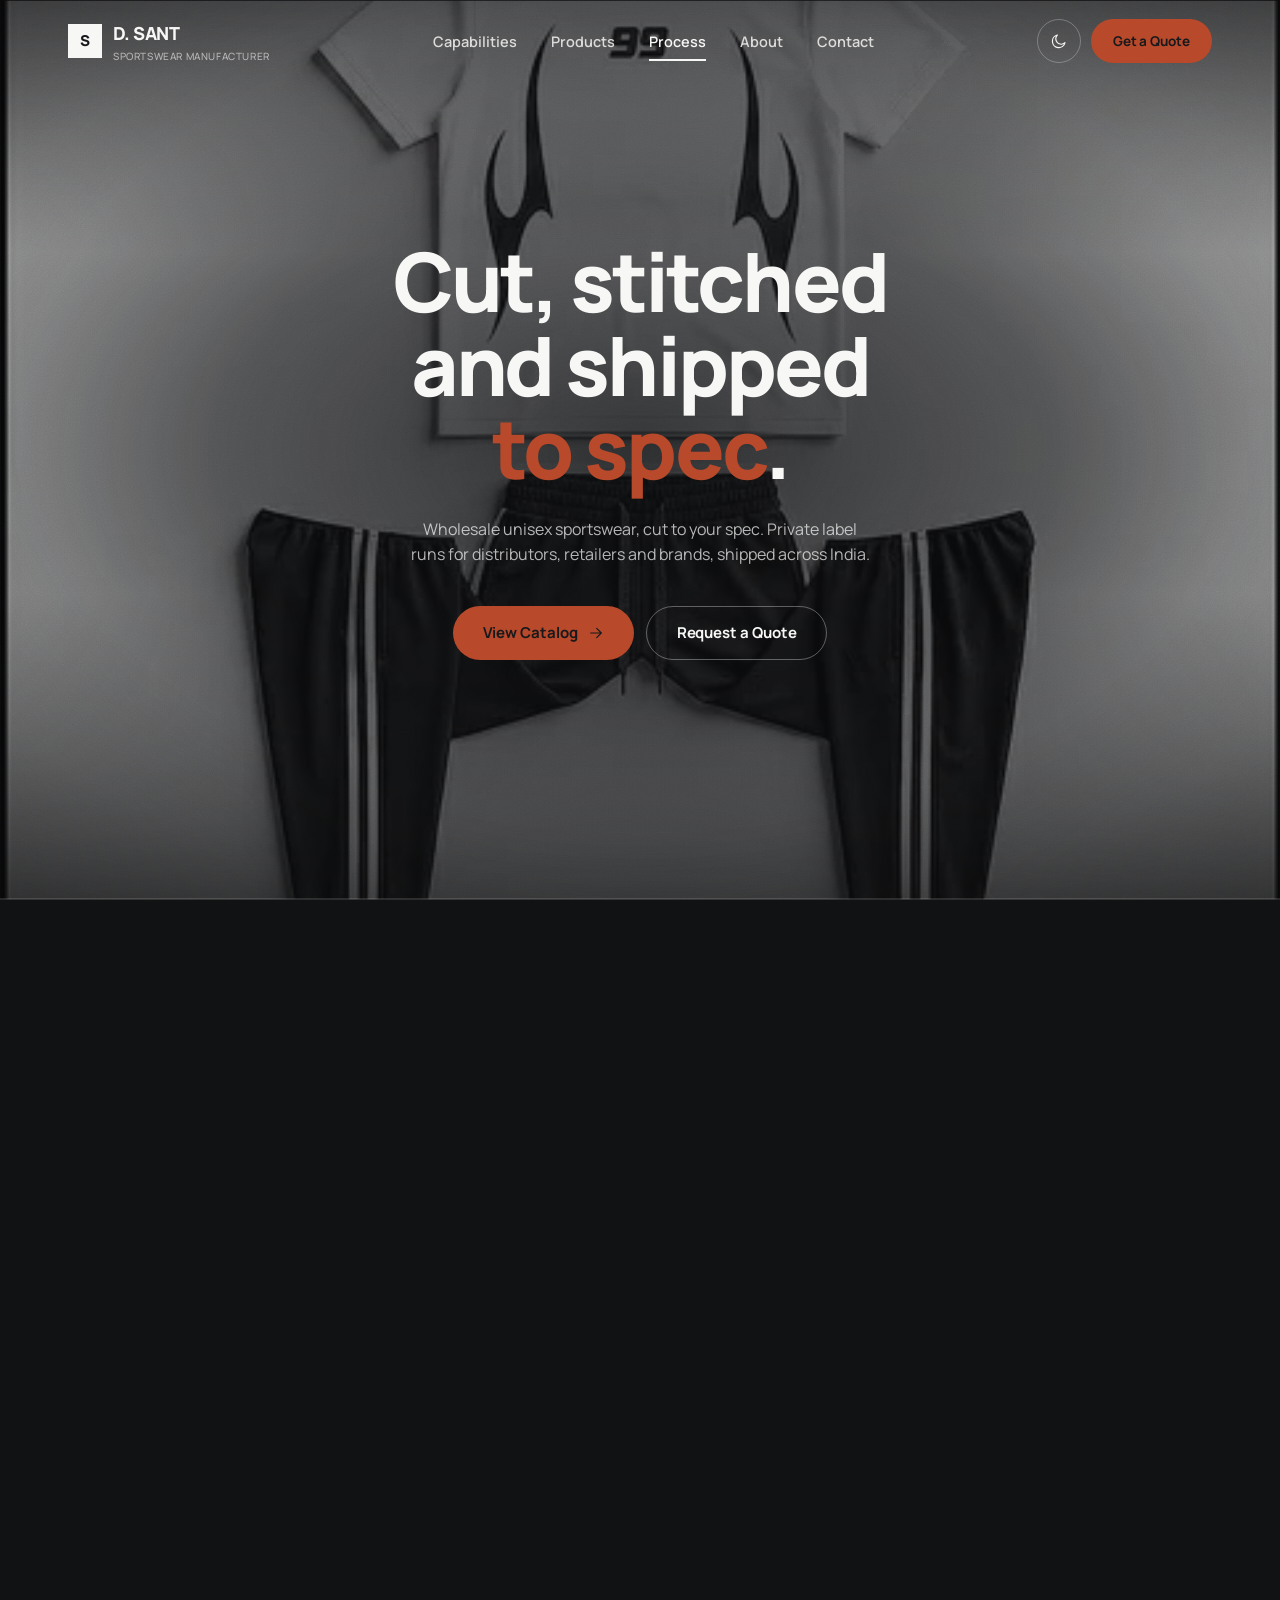
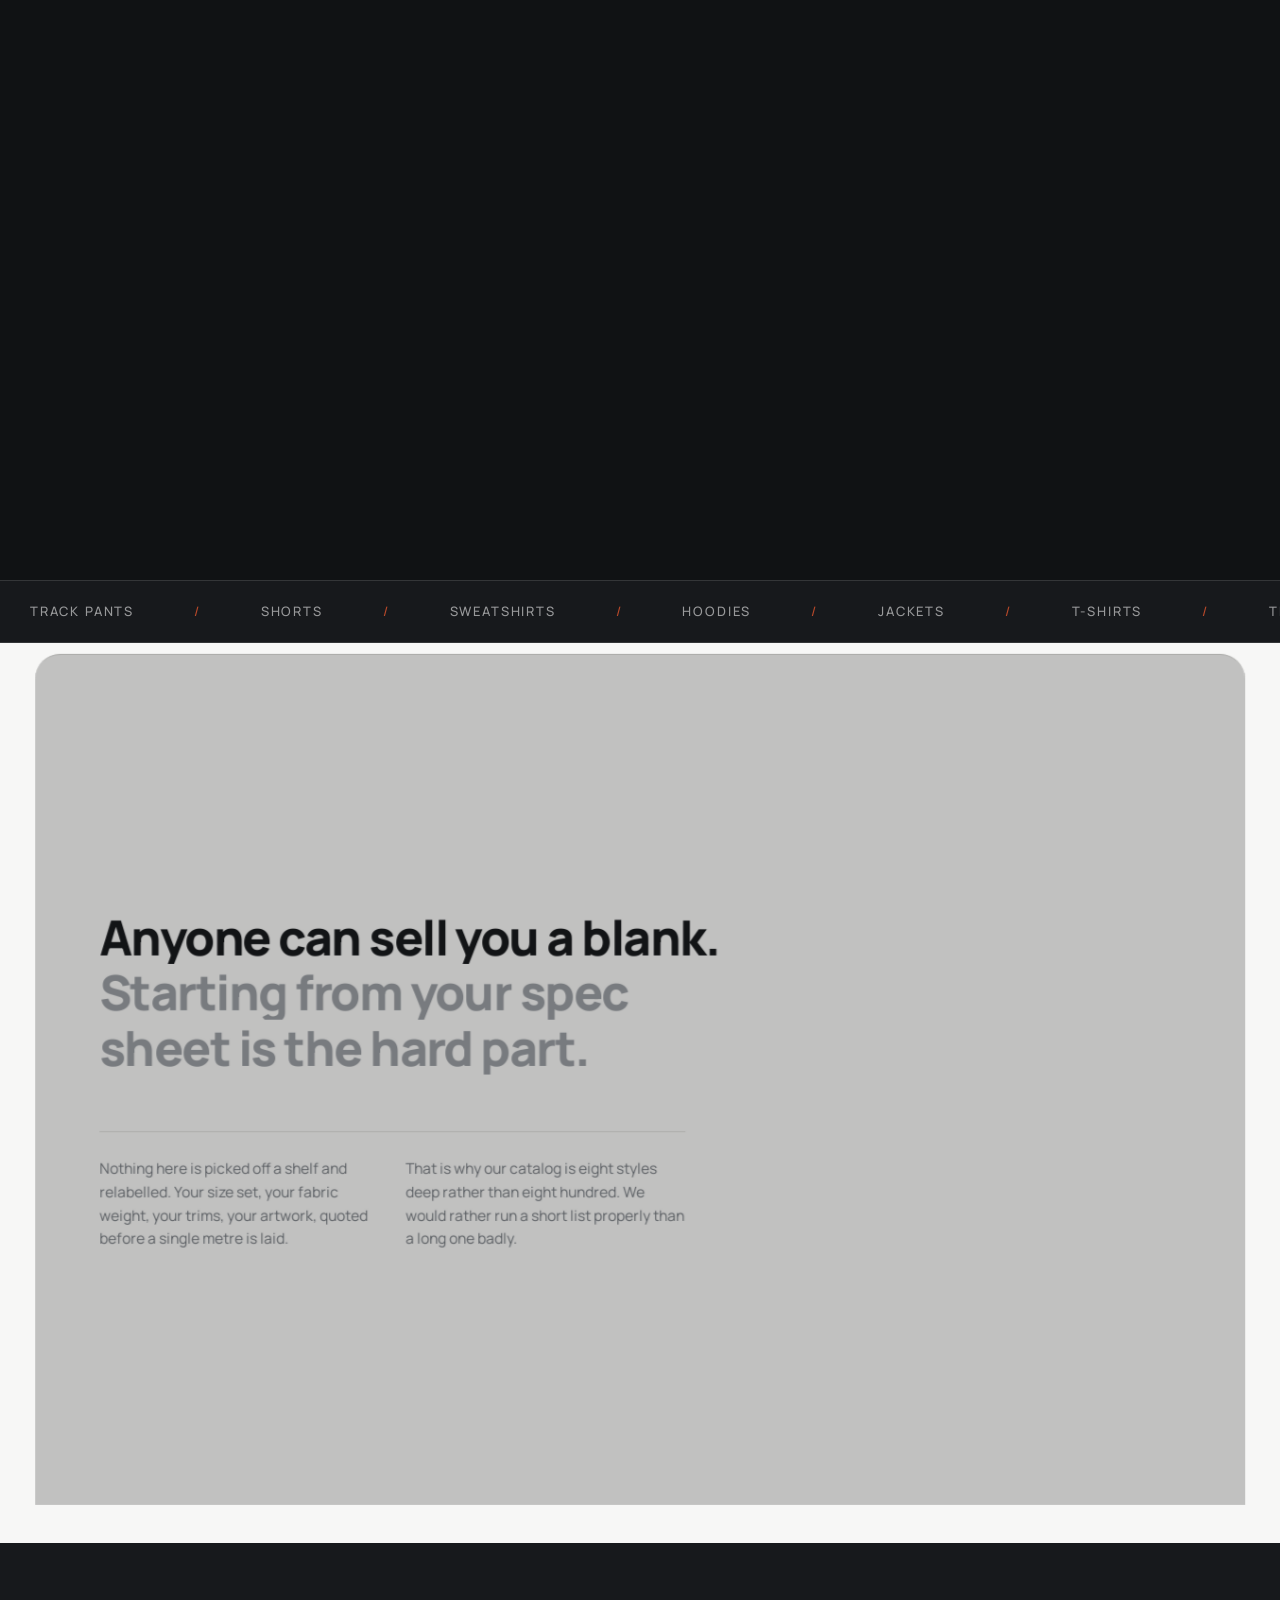
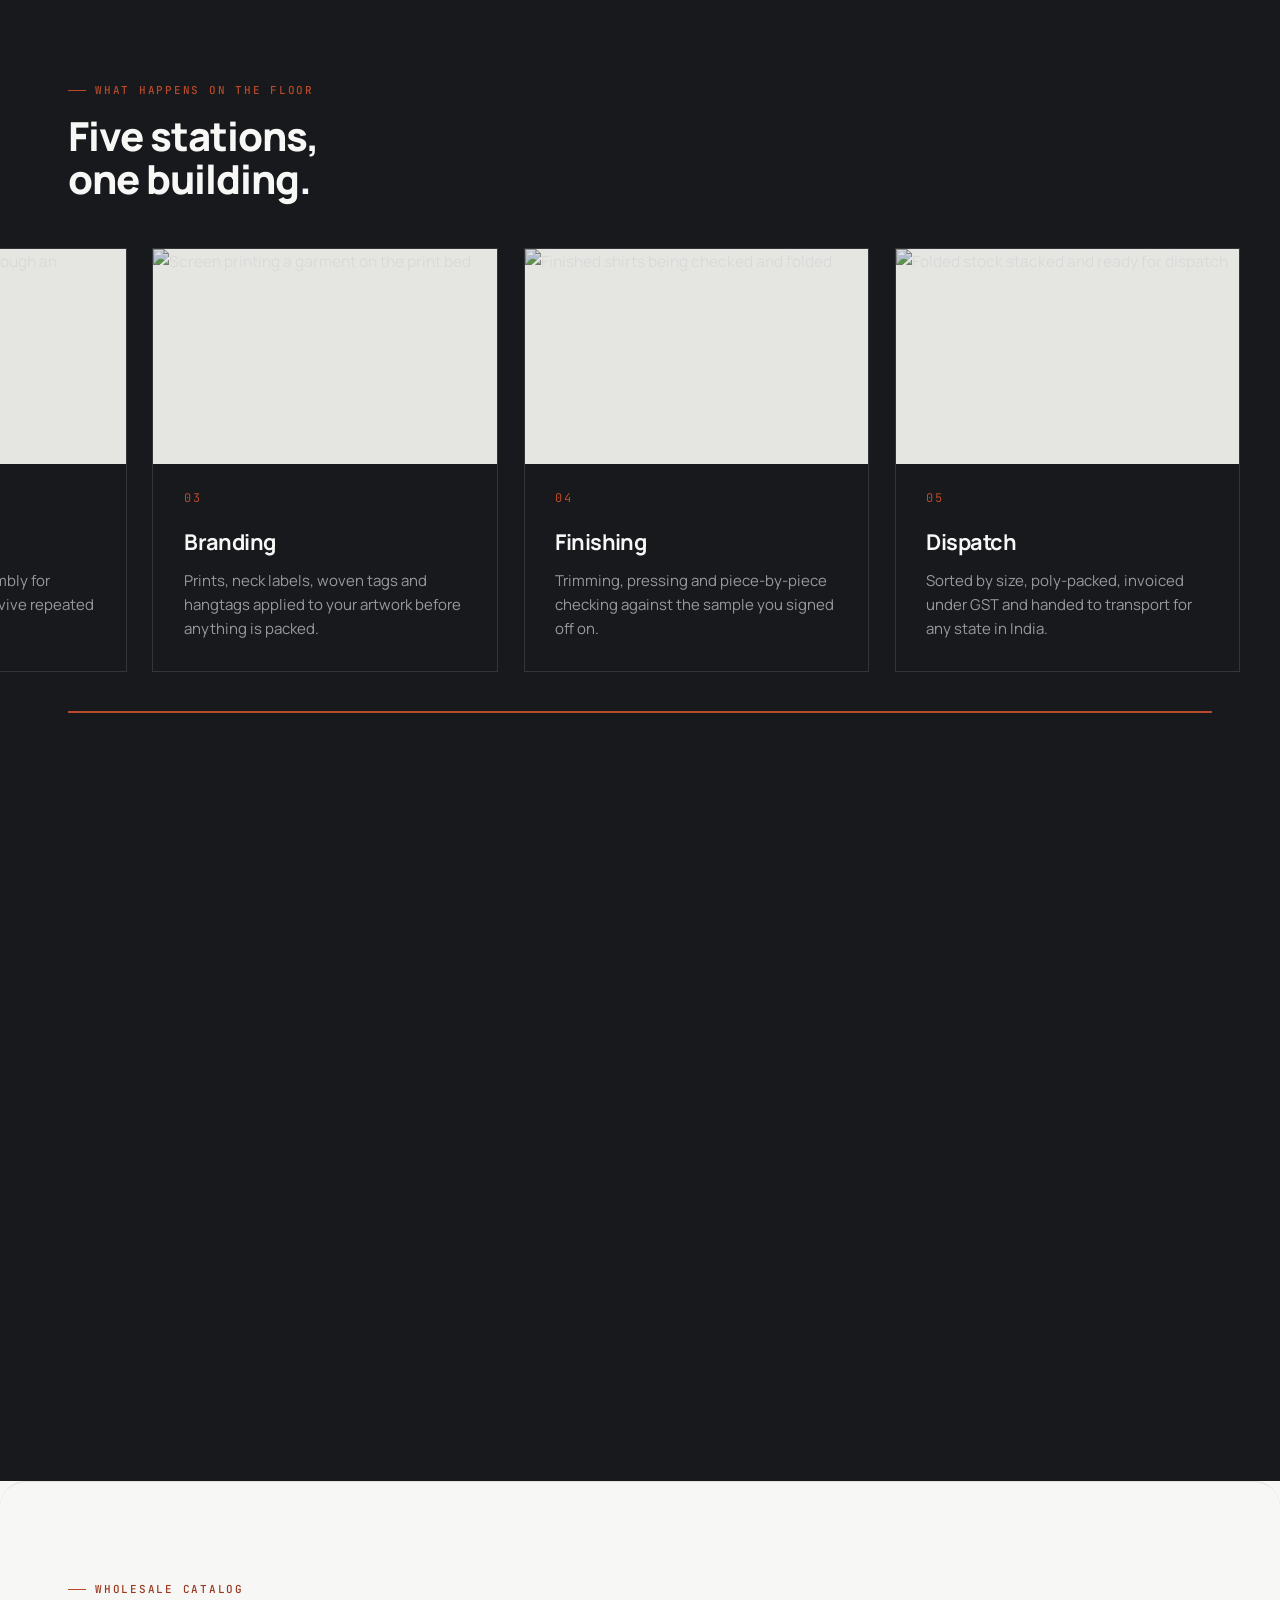
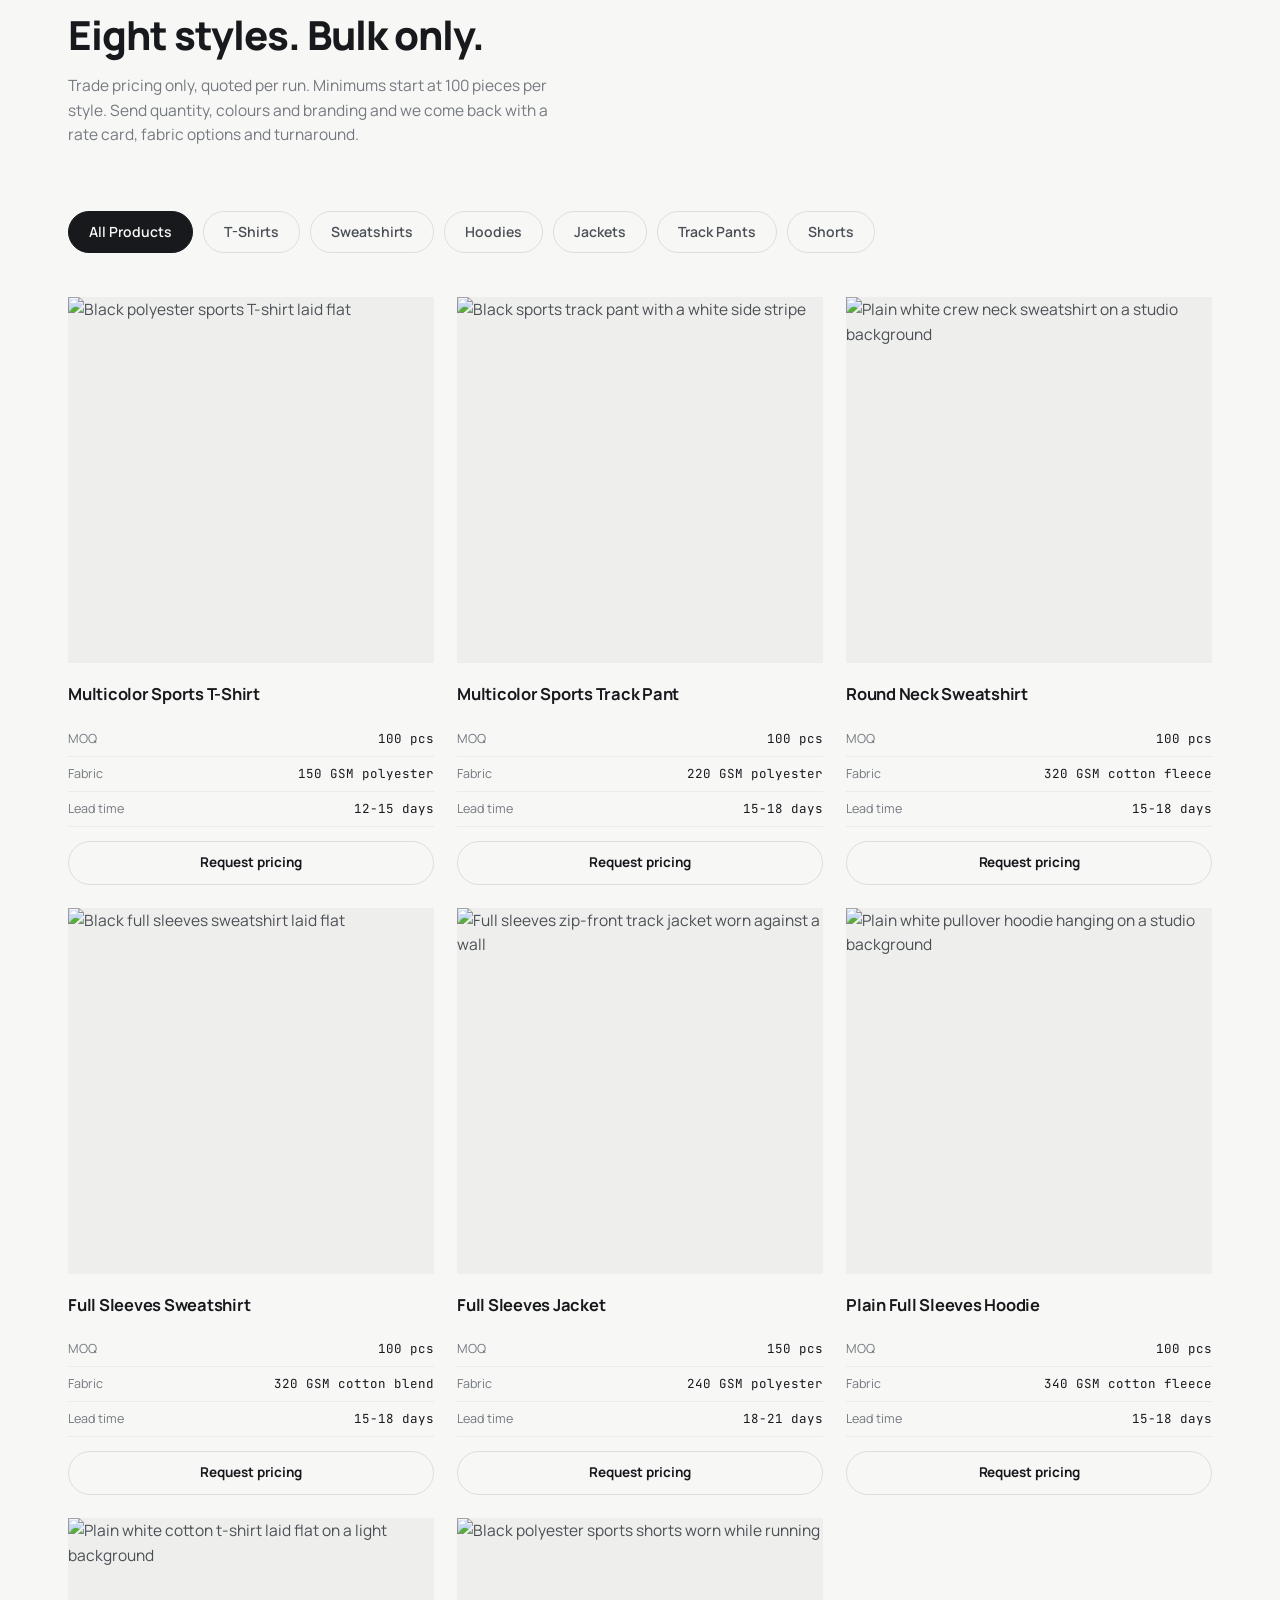
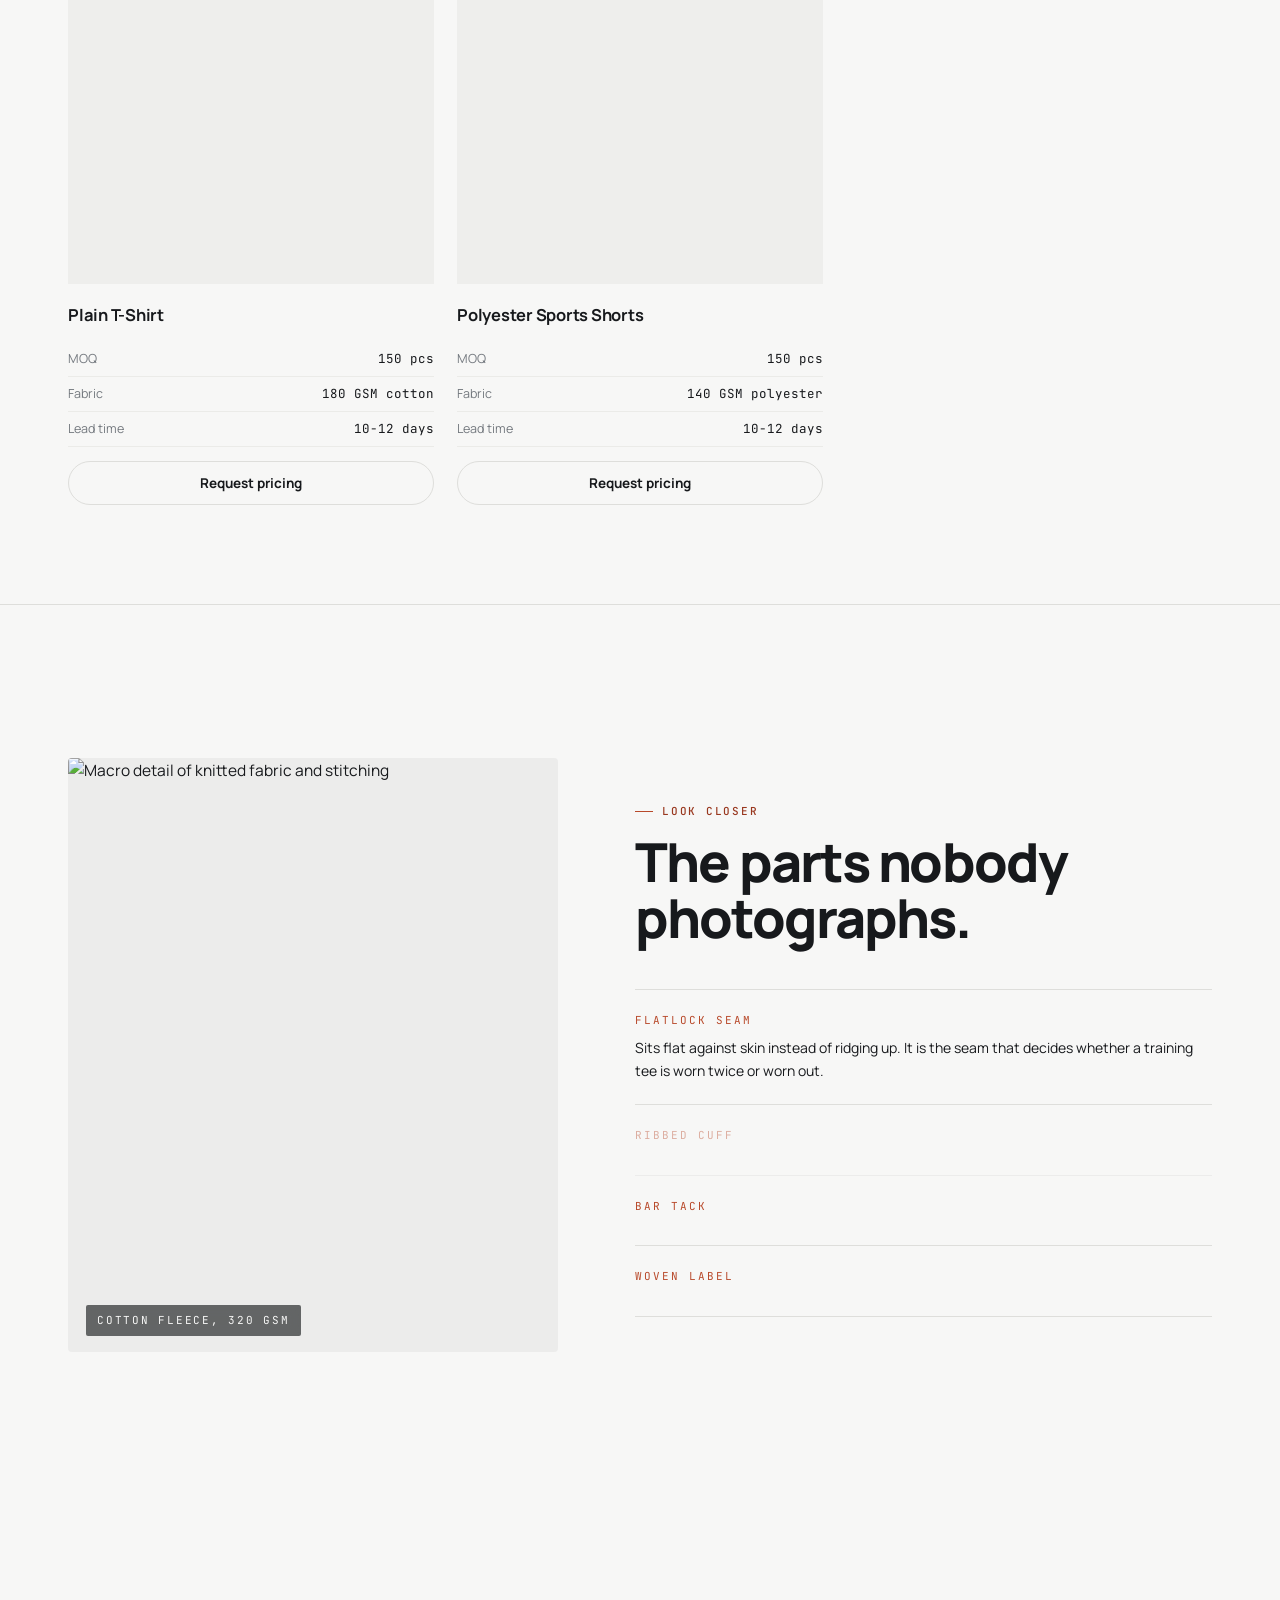
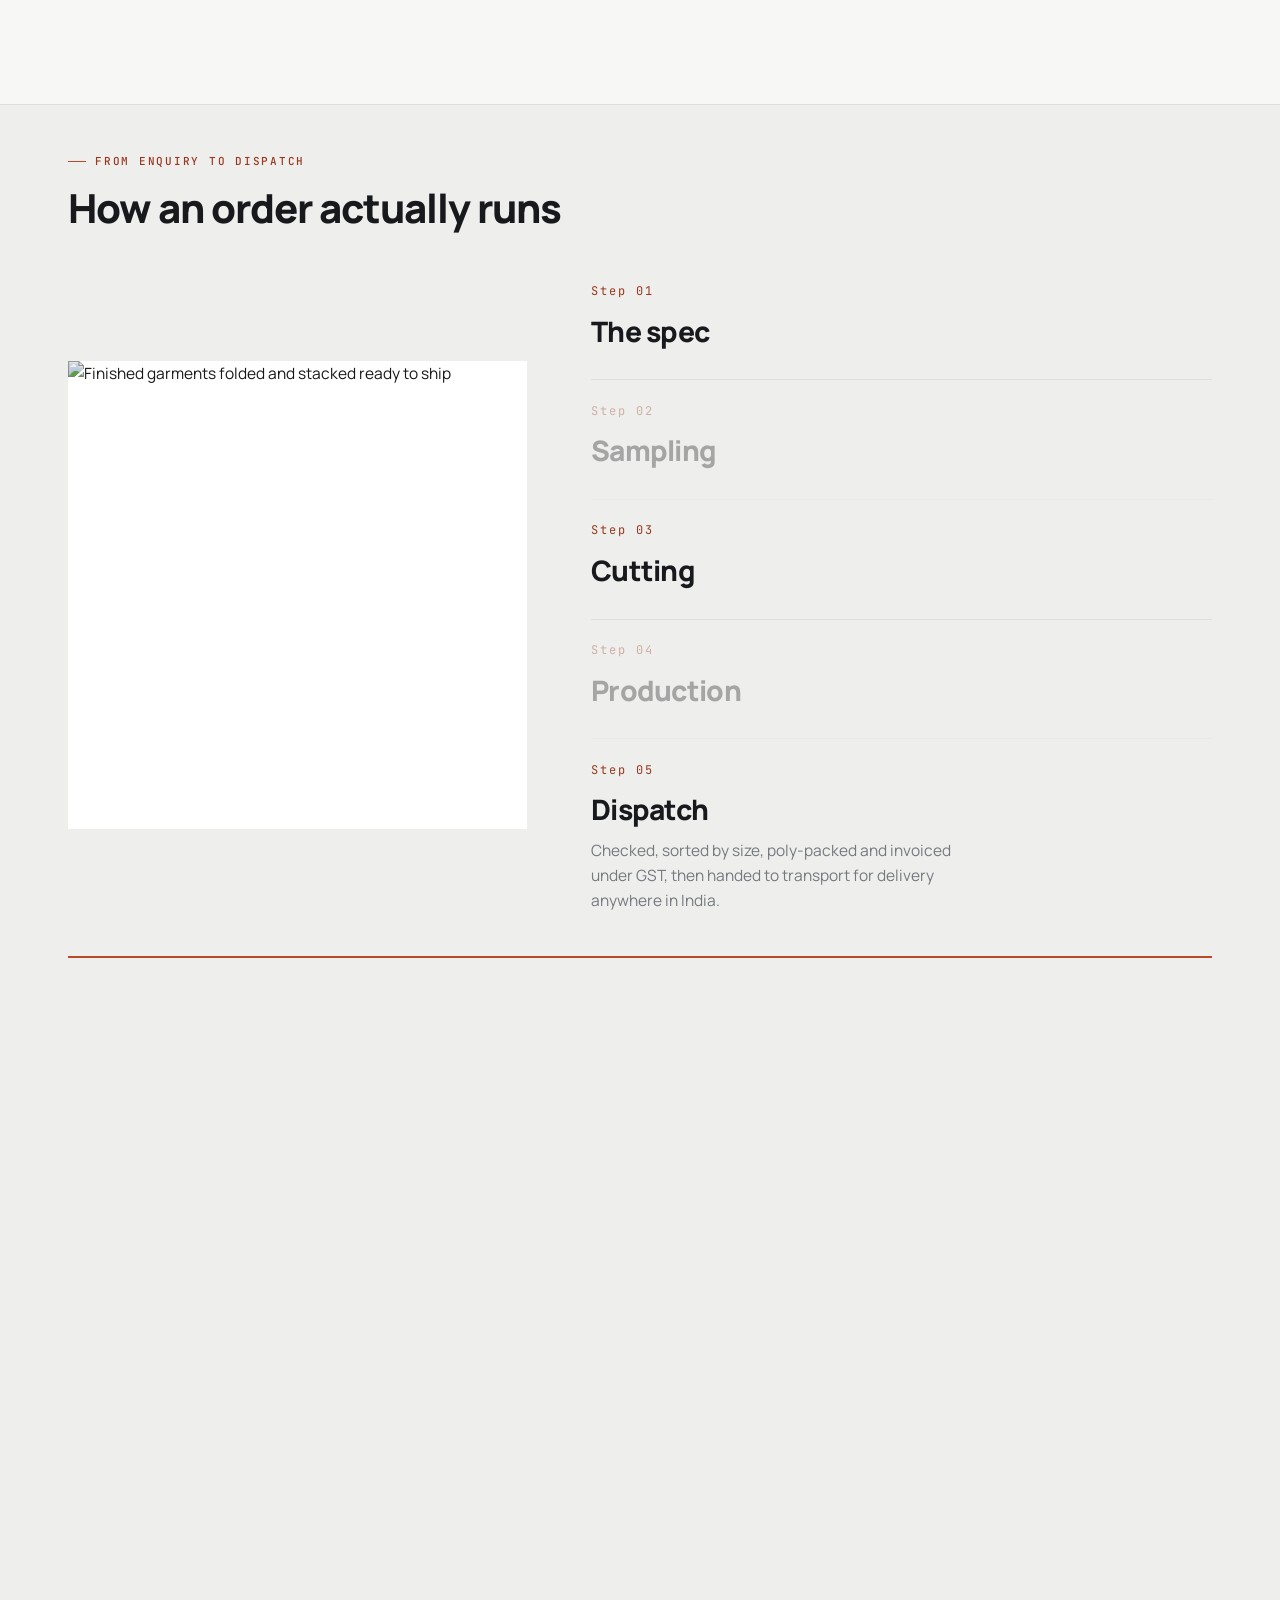
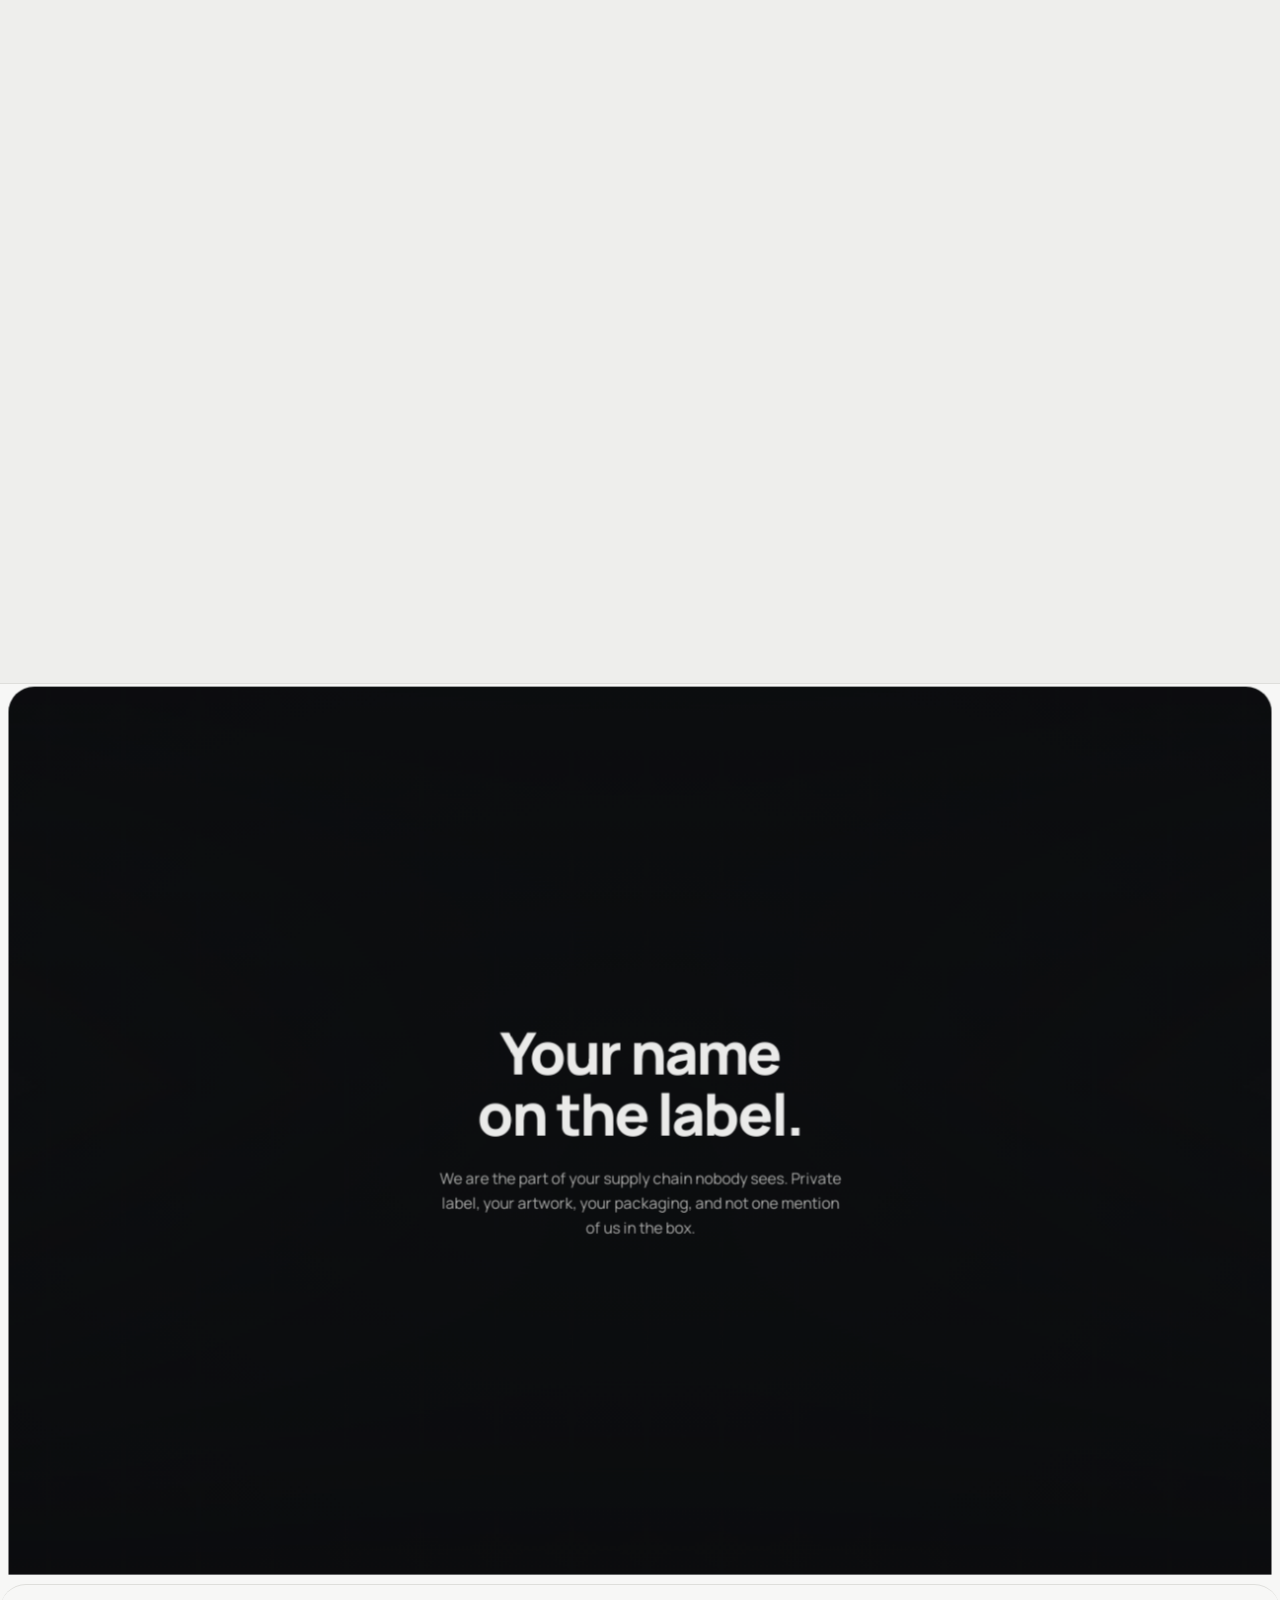
==== commit 003748ba: "Remove personal branding; the site reads as the business, not a project Drops the "Designed & built " ====
--- a/index.html
+++ b/index.html
@@ -27,7 +27,7 @@
      request; js/script.js probes support and picks the matching set. -->
 <link rel="preload" as="image" type="image/webp" href="assets/flowshirt/frame-01.webp">
 <link rel="preconnect" href="https://images.unsplash.com" crossorigin>
-<link rel="stylesheet" href="css/styles.css?v=41">
+<link rel="stylesheet" href="css/styles.css?v=42">
 </head>
 <body>
 
@@ -820,7 +820,7 @@
 
       <div class="map-frame" data-reveal style="--stagger:1">
         <!-- Approximate pin over Pooth Kalan, Rohini, Delhi. Placeholder location:
-             this is a portfolio build, not a real facility. -->
+              -->
         <iframe title="Map showing the approximate location of D. Sant in Rohini, Delhi" loading="lazy"
                 src="https://www.openstreetmap.org/export/embed.html?bbox=77.0630%2C28.7100%2C77.1080%2C28.7480&layer=mapnik&marker=28.7290%2C77.0855"></iframe>
       </div>
@@ -911,7 +911,7 @@
     </div>
 
     <div class="footer-bottom">
-      <span>© <span id="year">2026</span> D. Sant. All rights reserved.<span class="footer-credit">Designed &amp; built by Panshul Gaur</span></span>
+      <span>© <span id="year">2026</span> D. Sant. All rights reserved.</span>
       <div class="footer-legal">
         <a href="#about">Terms</a>
         <a href="privacy.html">Privacy</a>
--- a/css/styles.css
+++ b/css/styles.css
@@ -1952,6 +1952,17 @@
   opacity: 0.7;
 }
 
+/* Field hint. Always visible, unlike .error-msg which only shows on failure -
+   so it must not use the error colour or it reads as a problem. */
+.form-hint {
+  display: block;
+  margin-top: 6px;
+  font-size: 12.5px;
+  line-height: 1.45;
+  color: var(--ink-3, var(--ink-2, inherit));
+  opacity: 0.7;
+}
+
 /* Build credit. Sits under the copyright line as a separate row so the
    fiction (D. Sant) and the author (a real person) never read as one string. */
 .footer-credit {
